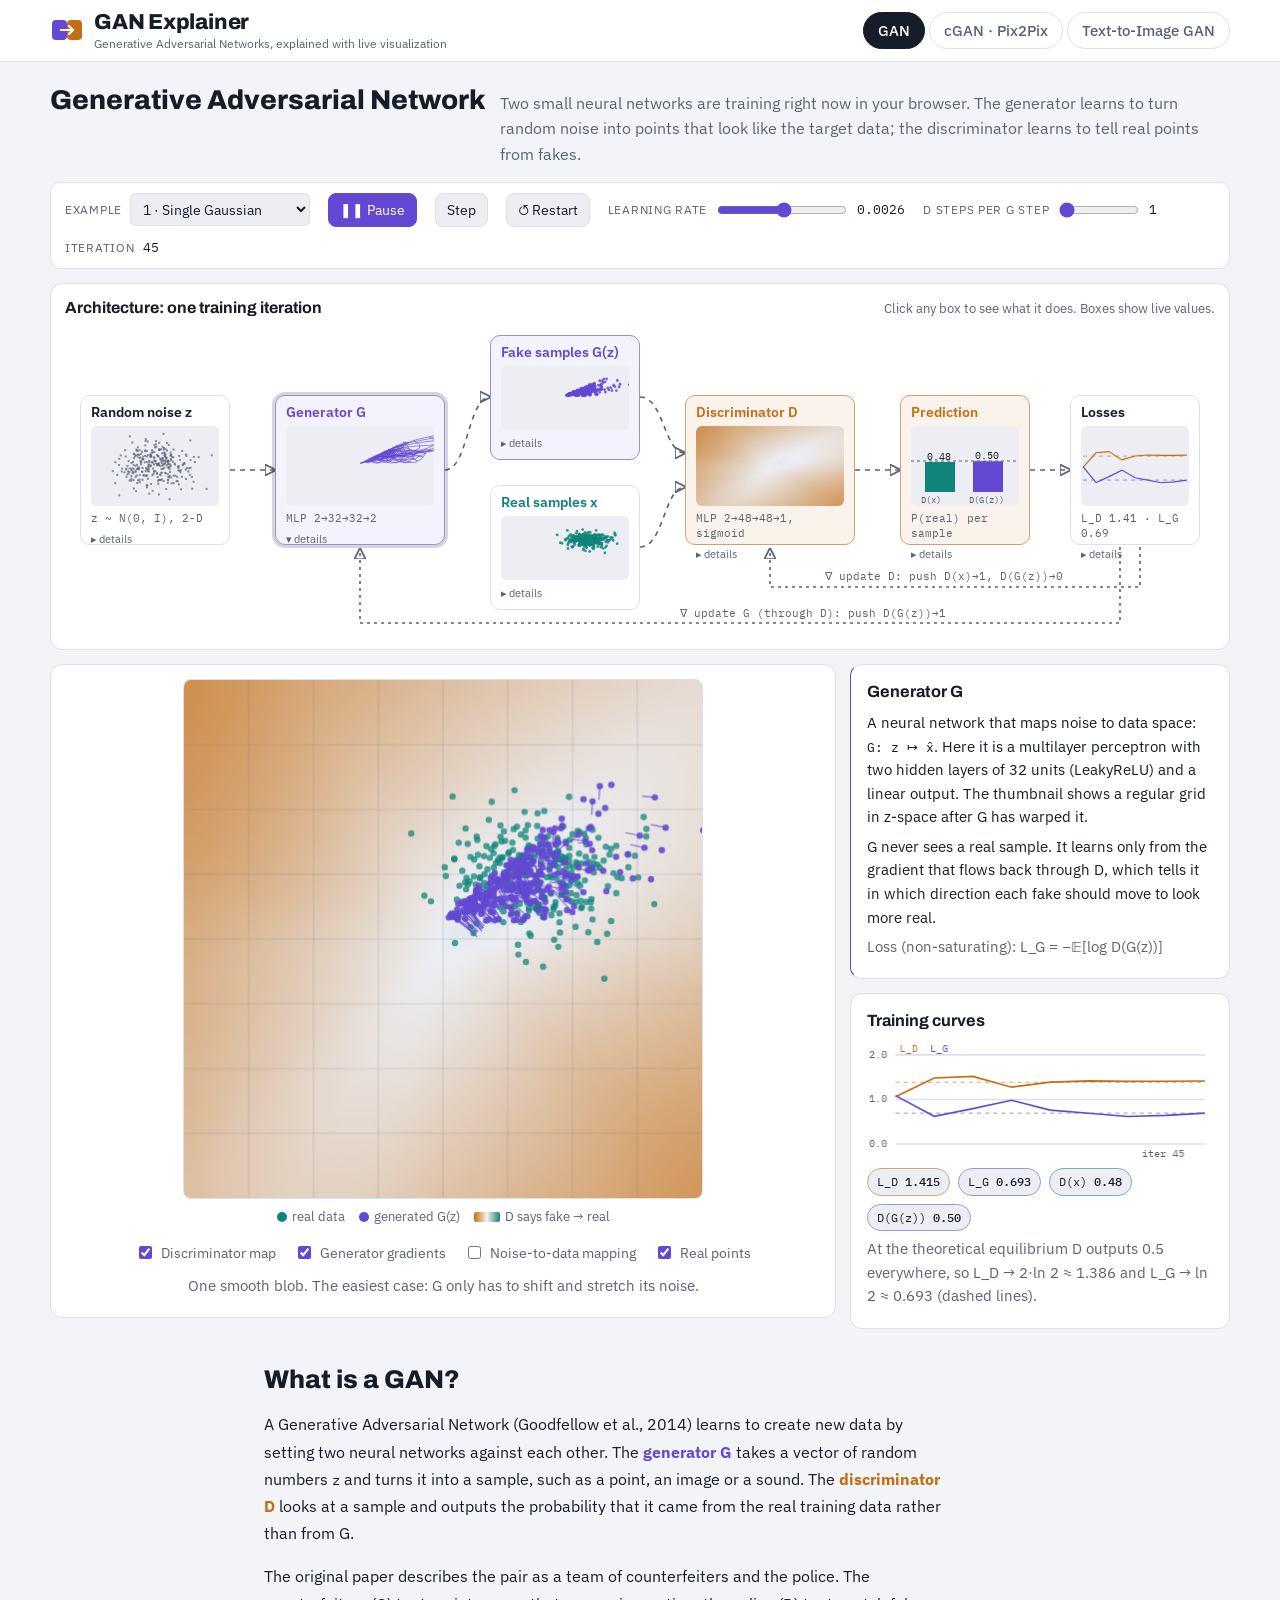
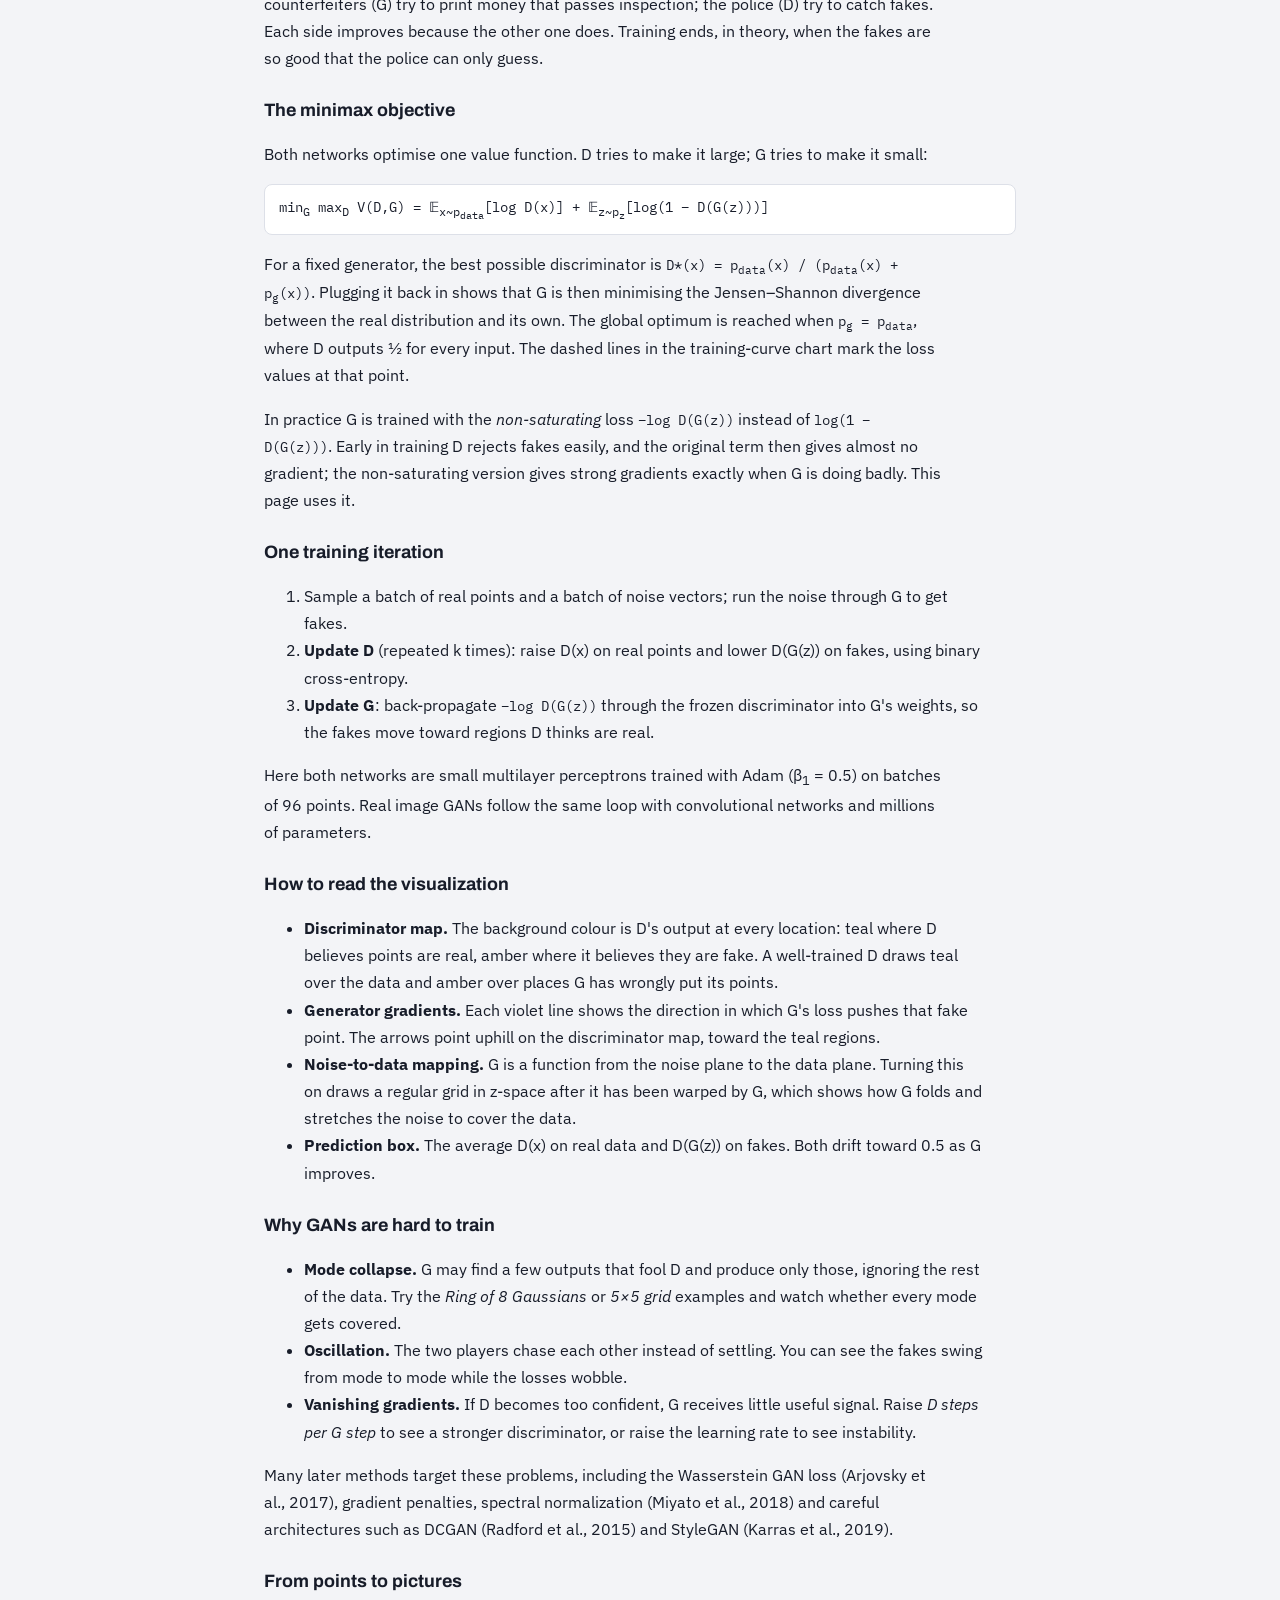
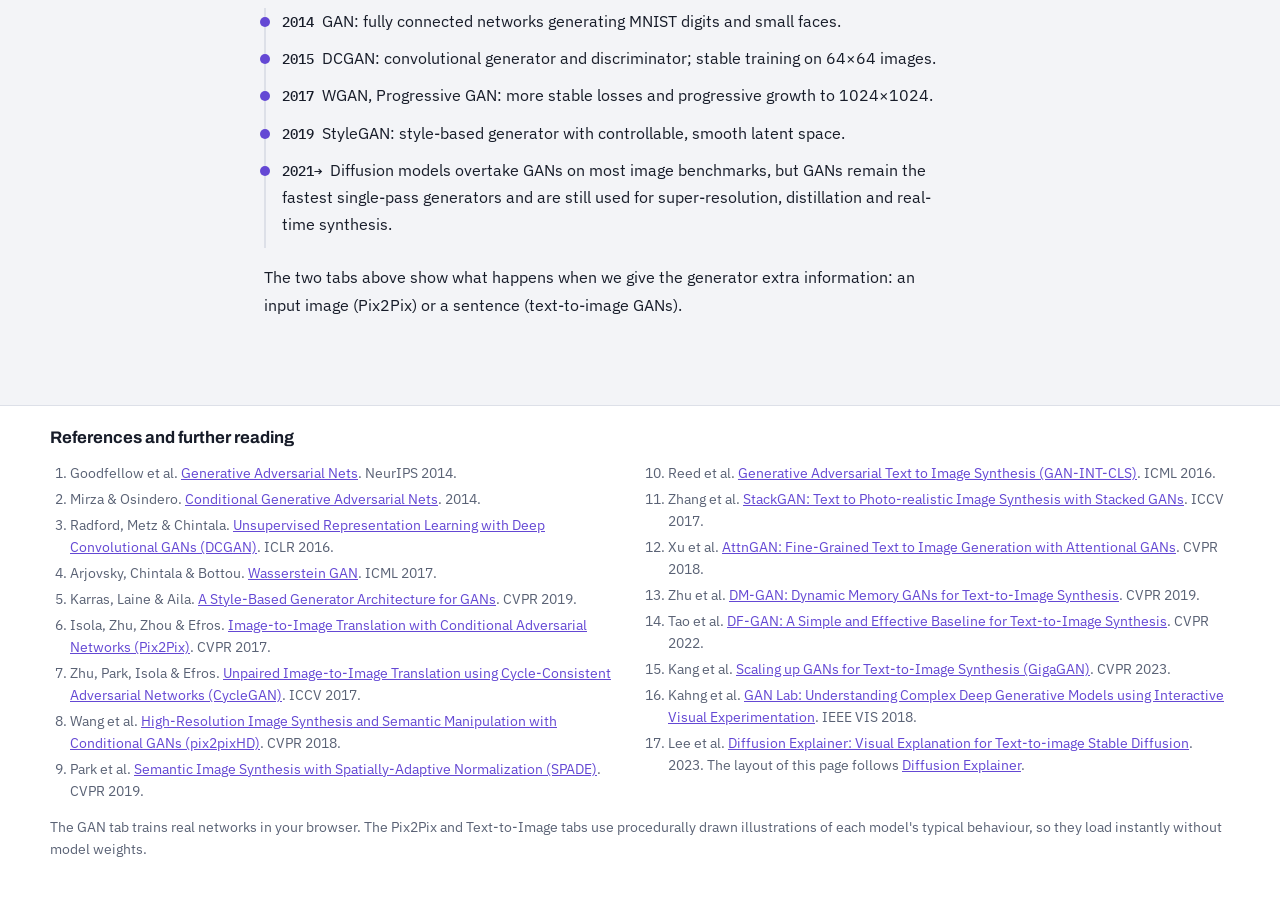
==== gan.html @ 18af13a3 "Add files via upload" ====
<!DOCTYPE html>
<html lang="en" data-explainer="gan">
<head>
<meta charset="utf-8">
<meta name="viewport" content="width=device-width, initial-scale=1">
<link rel="preconnect" href="https://fonts.googleapis.com">
<link rel="preconnect" href="https://fonts.gstatic.com" crossorigin>
<link href="https://fonts.googleapis.com/css2?family=Archivo:wght@500;700;800&family=IBM+Plex+Mono:wght@400;500&family=IBM+Plex+Sans:ital,wght@0,400;0,500;0,600;1,400&display=swap" rel="stylesheet">
<script>try{if(window.frameElement&&window.frameElement.id==="frame")document.documentElement.classList.add("embedded")}catch(e){}</script>
<title>GAN Explainer</title>
<style>
/* Layout idea: a lab bench. Each tab = control strip, a live architecture diagram whose nodes hold real outputs, a workspace, then the long-form explanation. Violet = generator, amber = discriminator, teal = real data. */
:root{
  --bg:#f3f4f8; --panel:#ffffff; --ink:#1a1f2e; --muted:#596173; --line:#dcdfe8; --soft:#eceef4;
  --gen:#6448d4; --dis:#c46d12; --real:#0f857a; --bad:#c2334a;
  --font-display:"Archivo","Helvetica Neue",Arial,sans-serif;
  --font-body:"IBM Plex Sans",system-ui,-apple-system,"Segoe UI",sans-serif;
  --font-mono:"IBM Plex Mono",ui-monospace,Menlo,Consolas,monospace;
  color-scheme:light;
}
@media (prefers-color-scheme:dark){:root:not([data-theme="light"]){--bg:#11131a;--panel:#1a1d27;--ink:#e6e8f0;--muted:#9aa1b3;--line:#2d3142;--soft:#232736;--gen:#a08cff;--dis:#f0a14d;--real:#3cc2b2;--bad:#ff6b82;color-scheme:dark;}}
:root[data-theme="dark"]{--bg:#11131a;--panel:#1a1d27;--ink:#e6e8f0;--muted:#9aa1b3;--line:#2d3142;--soft:#232736;--gen:#a08cff;--dis:#f0a14d;--real:#3cc2b2;--bad:#ff6b82;color-scheme:dark;}
*{box-sizing:border-box}
html,body{margin:0}
body{background:var(--bg);color:var(--ink);font-family:var(--font-body);font-size:16px;line-height:1.6;-webkit-font-smoothing:antialiased}
a{color:var(--gen)}
h1,h2,h3{font-family:var(--font-display);text-wrap:balance;line-height:1.2;margin:0}
button,select,input{font:inherit;color:inherit}
:focus-visible{outline:2px solid var(--gen);outline-offset:2px}
.mono{font-family:var(--font-mono);font-size:.85em}
.wrap{max-width:1220px;margin:0 auto;padding:0 20px}

/* header */
.top{background:var(--panel);border-bottom:1px solid var(--line);position:sticky;top:0;z-index:20}
.top .wrap{display:flex;align-items:center;gap:24px;flex-wrap:wrap;padding-top:10px;padding-bottom:10px}
.brand{display:flex;align-items:center;gap:10px;text-decoration:none;color:var(--ink)}
.brand h1{font-size:1.35rem;font-weight:800;letter-spacing:-.01em}
.brand small{display:block;font-family:var(--font-body);font-weight:400;font-size:.78rem;color:var(--muted);letter-spacing:0}
.tabs{display:flex;gap:4px;flex-wrap:wrap;margin-left:auto}
.tab{border:1px solid var(--line);background:transparent;border-radius:999px;padding:6px 14px;cursor:pointer;font-weight:500;font-size:.92rem;color:var(--muted)}
.tab[aria-selected="true"]{background:var(--ink);color:var(--panel);border-color:var(--ink)}
.tab:hover{border-color:var(--ink)}

.view{display:none;padding:22px 0 40px}
.view.active{display:block}
.lede{display:flex;align-items:baseline;gap:14px;flex-wrap:wrap;margin-bottom:14px}
.lede h2{font-size:1.7rem;font-weight:800}
.lede p{margin:0;color:var(--muted);max-width:70ch}

/* control strip */
.controls{display:flex;flex-wrap:wrap;gap:10px 18px;align-items:center;background:var(--panel);border:1px solid var(--line);border-radius:10px;padding:10px 14px;margin-bottom:14px}
.ctl{display:flex;align-items:center;gap:8px;font-size:.88rem;color:var(--muted)}
.ctl label{white-space:nowrap}
.ctl select{background:var(--soft);border:1px solid var(--line);border-radius:6px;padding:5px 8px;color:var(--ink);max-width:290px}
.ctl input[type=range]{width:130px;accent-color:var(--gen)}
.ctl output{font-family:var(--font-mono);font-size:.82rem;color:var(--ink);min-width:3.2em}
.btn{border:1px solid var(--line);background:var(--soft);border-radius:6px;padding:5px 11px;cursor:pointer;font-size:.88rem;color:var(--ink);display:inline-flex;align-items:center;gap:6px}
.btn:hover{border-color:var(--ink)}
.btn.primary{background:var(--gen);border-color:var(--gen);color:#fff}
.seg{display:inline-flex;border:1px solid var(--line);border-radius:6px;overflow:hidden}
.seg button{border:0;background:var(--soft);padding:5px 10px;cursor:pointer;font-size:.84rem;color:var(--muted);border-right:1px solid var(--line)}
.seg button:last-child{border-right:0}
.seg button[aria-pressed="true"]{background:var(--ink);color:var(--panel)}
.chk{display:flex;align-items:center;gap:6px;font-size:.86rem;color:var(--muted);cursor:pointer}
.chk input{accent-color:var(--gen)}

/* architecture flow */
.flowbox{background:var(--panel);border:1px solid var(--line);border-radius:12px;padding:14px 14px 6px;margin-bottom:14px}
.flowhead{display:flex;justify-content:space-between;align-items:baseline;gap:10px;flex-wrap:wrap;margin-bottom:6px}
.flowhead h3{font-size:1rem;font-weight:700}
.flowhead span{font-size:.82rem;color:var(--muted)}
.flowscroll{overflow-x:auto;padding-bottom:8px}
.flow{position:relative;width:1120px;margin:0 auto}
.flow svg.arrows{position:absolute;inset:0;pointer-events:none;overflow:visible}
.flow svg.arrows path{fill:none;stroke:var(--muted);stroke-width:1.6}
.flow svg.arrows path.live{stroke-dasharray:5 5;animation:dash 1s linear infinite}
.flow svg.arrows .lbl{font-family:var(--font-mono);font-size:11px;fill:var(--muted)}
@keyframes dash{to{stroke-dashoffset:-20}}
@media (prefers-reduced-motion:reduce){.flow svg.arrows path.live{animation:none}}
.node{position:absolute;border:1.5px solid var(--line);border-radius:10px;background:var(--panel);padding:8px 10px;cursor:pointer;text-align:left;display:flex;flex-direction:column;gap:5px;transition:box-shadow .15s,border-color .15s}
.node:hover{border-color:var(--ink)}
.node[aria-expanded="true"]{box-shadow:0 0 0 3px color-mix(in srgb,var(--ink) 18%,transparent);border-color:var(--ink)}
.node .t{font-weight:600;font-size:.86rem;line-height:1.25}
.node .s{font-family:var(--font-mono);font-size:.7rem;color:var(--muted);line-height:1.3}
.node.g{border-color:color-mix(in srgb,var(--gen) 55%,var(--line));background:color-mix(in srgb,var(--gen) 7%,var(--panel))}
.node.g .t{color:var(--gen)}
.node.d{border-color:color-mix(in srgb,var(--dis) 55%,var(--line));background:color-mix(in srgb,var(--dis) 8%,var(--panel))}
.node.d .t{color:var(--dis)}
.node.r .t{color:var(--real)}
.node canvas{display:block;border-radius:6px;background:var(--soft);image-rendering:auto}
.node .open{font-size:.68rem;color:var(--muted)}
.node .open::before{content:"▸ "}
.node[aria-expanded="true"] .open::before{content:"▾ "}

/* workspace */
.work{display:grid;grid-template-columns:minmax(0,1fr) minmax(300px,380px);gap:14px;align-items:start}
@media (max-width:900px){.work{grid-template-columns:1fr}}
.card{background:var(--panel);border:1px solid var(--line);border-radius:12px;padding:14px 16px}
.card h4{margin:0 0 6px;font-family:var(--font-display);font-size:1.02rem}
.card p{margin:.4em 0;font-size:.92rem}
.card .kv{display:grid;grid-template-columns:auto 1fr;gap:3px 12px;font-size:.84rem;margin-top:8px}
.card .kv dt{color:var(--muted)}
.card .kv dd{margin:0;font-family:var(--font-mono);font-size:.8rem}
.detail{border-left:4px solid var(--ink)}
.detail.g{border-left-color:var(--gen)}.detail.d{border-left-color:var(--dis)}.detail.r{border-left-color:var(--real)}
.stats{display:flex;flex-wrap:wrap;gap:8px;margin:8px 0 2px}
.pill{font-family:var(--font-mono);font-size:.76rem;padding:3px 9px;border-radius:999px;background:var(--soft);border:1px solid var(--line);font-variant-numeric:tabular-nums}
.pill b{font-weight:500}
.pill.g{border-color:color-mix(in srgb,var(--gen) 50%,var(--line))}
.pill.d{border-color:color-mix(in srgb,var(--dis) 50%,var(--line))}
.pill.r{border-color:color-mix(in srgb,var(--real) 50%,var(--line))}
.note{font-size:.8rem;color:var(--muted)}
.legend{display:flex;gap:14px;flex-wrap:wrap;font-size:.8rem;color:var(--muted);margin-top:8px}
.legend i{display:inline-block;width:10px;height:10px;border-radius:50%;margin-right:5px;vertical-align:-1px}
.side{display:flex;flex-direction:column;gap:14px}

/* GAN canvas */
.datacard{display:flex;flex-direction:column;align-items:center}
#ganCanvas{width:100%;max-width:520px;aspect-ratio:1;border-radius:8px;border:1px solid var(--line);background:var(--soft)}
#lossCanvas{width:100%;height:120px;display:block}

/* pix2pix triptych */
.trip{display:grid;grid-template-columns:repeat(3,minmax(0,1fr));gap:12px}
@media (max-width:640px){.trip{grid-template-columns:1fr}}
.fig{display:flex;flex-direction:column;gap:6px}
.fig .cap{font-size:.82rem;color:var(--muted);display:flex;justify-content:space-between;gap:8px}
.fig .cap b{color:var(--ink);font-weight:600}
.imgbox{position:relative;aspect-ratio:1;border-radius:8px;overflow:hidden;border:1px solid var(--line);background:var(--soft)}
.imgbox canvas{width:100%;height:100%;display:block}
.imgbox canvas.overlay{position:absolute;inset:0;image-rendering:pixelated;opacity:.45;mix-blend-mode:normal}
.epochbar{display:flex;align-items:center;gap:10px;margin-top:12px;font-size:.86rem;color:var(--muted)}
.epochbar input{flex:1;accent-color:var(--gen)}
.lossrow{display:grid;grid-template-columns:repeat(3,1fr);gap:8px;margin-top:10px}
.lossrow button{border:1px solid var(--line);border-radius:8px;background:var(--soft);padding:6px;cursor:pointer;display:flex;flex-direction:column;gap:4px;align-items:center;font-size:.76rem;color:var(--muted)}
.lossrow button[aria-pressed="true"]{border-color:var(--ink);color:var(--ink)}
.lossrow canvas{width:100%;aspect-ratio:1;border-radius:5px;display:block}

/* t2i */
.t2iwork{display:grid;grid-template-columns:minmax(0,1fr) minmax(300px,380px);gap:14px;align-items:start}
@media (max-width:900px){.t2iwork{grid-template-columns:1fr}}
.genrow{display:grid;grid-template-columns:minmax(0,1.6fr) minmax(0,1fr);gap:14px}
@media (max-width:640px){.genrow{grid-template-columns:1fr}}
.tokens{display:flex;flex-wrap:wrap;gap:5px;margin:4px 0 8px}
.tok{font-family:var(--font-mono);font-size:.8rem;padding:2px 7px;border-radius:5px;border:1px solid var(--line);background:var(--soft);cursor:pointer}
.tok.hit{border-color:var(--gen);color:var(--gen)}
.tok[aria-pressed="true"]{background:var(--gen);color:#fff;border-color:var(--gen)}
.vec{display:flex;gap:2px;height:22px;align-items:flex-end}
.vec i{flex:1;border-radius:2px 2px 0 0;background:var(--gen);min-height:2px}
.vec.z i{background:var(--muted)}
.vec.mu i{background:var(--dis)}
.stagestrip{display:grid;grid-template-columns:repeat(3,1fr);gap:8px;margin-top:10px}
.stagestrip button{border:1px solid var(--line);background:var(--soft);border-radius:8px;padding:5px;cursor:pointer;display:flex;flex-direction:column;align-items:center;gap:4px;font-size:.74rem;color:var(--muted)}
.stagestrip button[aria-pressed="true"]{border-color:var(--gen);color:var(--gen)}
.stagestrip button:disabled{opacity:.35;cursor:not-allowed}
.stagestrip canvas{width:100%;aspect-ratio:1;border-radius:5px;display:block}
.match{display:grid;grid-template-columns:repeat(3,1fr);gap:8px;margin-top:8px}
.match figure{margin:0;display:flex;flex-direction:column;gap:4px;font-size:.72rem;color:var(--muted)}
.match canvas{width:100%;aspect-ratio:1;border-radius:6px;display:block}
.match .v{font-family:var(--font-mono);font-size:.72rem}
.match .v.ok{color:var(--real)}.match .v.no{color:var(--bad)}

/* article */
.explain{max-width:760px;margin:36px auto 0;padding:0 4px}
.explain h3{font-size:1.45rem;font-weight:800;margin:34px 0 10px}
.explain h3:first-child{margin-top:0}
.explain h4{font-family:var(--font-display);font-size:1.08rem;margin:22px 0 6px}
.explain p,.explain li{font-size:1rem;max-width:68ch}
.explain .eq{font-family:var(--font-mono);font-size:.9rem;background:var(--panel);border:1px solid var(--line);border-radius:8px;padding:10px 14px;overflow-x:auto;white-space:nowrap;margin:10px 0}
.explain table{border-collapse:collapse;font-size:.88rem;margin:10px 0;font-variant-numeric:tabular-nums}
.explain th,.explain td{border-bottom:1px solid var(--line);padding:5px 12px;text-align:left}
.explain th{font-weight:600;color:var(--muted)}
.timeline{list-style:none;padding:0;margin:12px 0;border-left:2px solid var(--line)}
.timeline li{padding:0 0 10px 16px;position:relative}
.timeline li::before{content:"";position:absolute;left:-6px;top:9px;width:10px;height:10px;border-radius:50%;background:var(--gen)}
.timeline b{font-family:var(--font-mono);font-weight:500;font-size:.85rem;margin-right:8px}
footer{border-top:1px solid var(--line);background:var(--panel);margin-top:30px}
footer .wrap{padding-top:22px;padding-bottom:30px;font-size:.86rem;color:var(--muted)}
footer h3{font-size:1.05rem;color:var(--ink);margin-bottom:8px}
footer ol{padding-left:20px;columns:2;column-gap:36px}
@media (max-width:700px){footer ol{columns:1}}
footer li{margin-bottom:4px;break-inside:avoid}
</style>
<link rel="stylesheet" href="theme.css">
</head>
<body>
<header class="top"><div class="wrap">
  <a class="brand" href="#gan" aria-label="GAN Explainer home">
    <svg width="34" height="34" viewBox="0 0 34 34" aria-hidden="true"><rect x="2" y="7" width="15" height="20" rx="4" fill="var(--gen)"/><rect x="17" y="7" width="15" height="20" rx="4" fill="var(--dis)"/><path d="M11 17h12M19 13l4 4-4 4" stroke="#fff" stroke-width="2.2" fill="none" stroke-linecap="round"/></svg>
    <h1>GAN Explainer<small>Generative Adversarial Networks, explained with live visualization</small></h1>
  </a>
  <nav class="tabs" role="tablist" aria-label="Choose a model">
    <button class="tab" role="tab" id="tab-gan" data-view="gan" aria-selected="true">GAN</button>
    <button class="tab" role="tab" id="tab-pix2pix" data-view="pix2pix" aria-selected="false">cGAN · Pix2Pix</button>
    <button class="tab" role="tab" id="tab-text2image" data-view="text2image" aria-selected="false">Text-to-Image GAN</button>
  </nav>
</div></header>
<main>
<!-- ===================== GAN VIEW ===================== -->
<section class="view active" id="view-gan" role="tabpanel" aria-labelledby="tab-gan"><div class="wrap">
  <div class="lede"><h2>Generative Adversarial Network</h2><p>Two small neural networks are training right now in your browser. The generator learns to turn random noise into points that look like the target data; the discriminator learns to tell real points from fakes.</p></div>

  <div class="controls" role="group" aria-label="GAN controls">
    <div class="ctl"><label for="ganDs">Example</label><select id="ganDs"></select></div>
    <button class="btn primary" id="ganPlay" type="button">❚❚ Pause</button>
    <button class="btn" id="ganStep" type="button">Step</button>
    <button class="btn" id="ganReset" type="button">↺ Restart</button>
    <div class="ctl"><label for="ganLr">Learning rate</label><input type="range" id="ganLr" min="0" max="100" value="52"><output id="ganLrOut">0.003</output></div>
    <div class="ctl"><label for="ganK">D steps per G step</label><input type="range" id="ganK" min="1" max="5" value="1" style="width:80px"><output id="ganKOut">1</output></div>
    <div class="ctl"><span>Iteration</span><output id="ganIter" style="min-width:4em">0</output></div>
  </div>

  <div class="flowbox">
    <div class="flowhead"><h3>Architecture: one training iteration</h3><span>Click any box to see what it does. Boxes show live values.</span></div>
    <div class="flowscroll"><div class="flow" id="ganFlow" style="height:310px">
      <svg class="arrows" viewBox="0 0 1120 310" width="1120" height="310" aria-hidden="true">
        <defs><marker id="ah" viewBox="0 0 10 10" refX="9" refY="5" markerWidth="7" markerHeight="7" orient="auto"><path d="M0,0L10,5L0,10z" fill="currentColor" style="color:var(--muted)"/></marker></defs>
        <path class="live" d="M150,145 H195" marker-end="url(#ah)"/>
        <path class="live" d="M365,145 C388,145 388,72 410,72" marker-end="url(#ah)"/>
        <path class="live" d="M560,72 C584,72 584,128 605,128" marker-end="url(#ah)"/>
        <path class="live" d="M560,222 C584,222 584,162 605,162" marker-end="url(#ah)"/>
        <path class="live" d="M775,145 H820" marker-end="url(#ah)"/>
        <path class="live" d="M950,145 H990" marker-end="url(#ah)"/>
        <path d="M1060,222 V262 H690 V224" stroke-dasharray="3 4" marker-end="url(#ah)"/>
        <path d="M1040,222 V298 H280 V224" stroke-dasharray="3 4" marker-end="url(#ah)"/>
        <text class="lbl" x="745" y="255">∇ update D: push D(x)→1, D(G(z))→0</text>
        <text class="lbl" x="600" y="292">∇ update G (through D): push D(G(z))→1</text>
      </svg>
      <button class="node" data-k="noise" style="left:0;top:70px;width:150px;height:150px" aria-expanded="false"><span class="t">Random noise z</span><canvas id="gnNoise" width="128" height="80" style="width:128px;height:80px"></canvas><span class="s">z ~ N(0, I), 2-D</span></button>
      <button class="node g" data-k="G" style="left:195px;top:70px;width:170px;height:150px" aria-expanded="true"><span class="t">Generator G</span><canvas id="gnG" width="148" height="80" style="width:148px;height:80px"></canvas><span class="s">MLP 2→32→32→2</span></button>
      <button class="node g" data-k="fake" style="left:410px;top:10px;width:150px;height:125px" aria-expanded="false"><span class="t">Fake samples G(z)</span><canvas id="gnFake" width="128" height="64" style="width:128px;height:64px"></canvas></button>
      <button class="node r" data-k="real" style="left:410px;top:160px;width:150px;height:125px" aria-expanded="false"><span class="t">Real samples x</span><canvas id="gnReal" width="128" height="64" style="width:128px;height:64px"></canvas></button>
      <button class="node d" data-k="D" style="left:605px;top:70px;width:170px;height:150px" aria-expanded="false"><span class="t">Discriminator D</span><canvas id="gnD" width="148" height="80" style="width:148px;height:80px"></canvas><span class="s">MLP 2→48→48→1, sigmoid</span></button>
      <button class="node d" data-k="pred" style="left:820px;top:70px;width:130px;height:150px" aria-expanded="false"><span class="t">Prediction</span><canvas id="gnPred" width="108" height="80" style="width:108px;height:80px"></canvas><span class="s">P(real) per sample</span></button>
      <button class="node" data-k="loss" style="left:990px;top:70px;width:130px;height:150px" aria-expanded="false"><span class="t">Losses</span><canvas id="gnLoss" width="108" height="80" style="width:108px;height:80px"></canvas><span class="s" id="gnLossTxt">L_D – · L_G –</span></button>
    </div></div>
  </div>

  <div class="work">
    <div class="card datacard">
      <canvas id="ganCanvas" width="520" height="520" aria-label="Data space: real points, generated points and the discriminator's decision map"></canvas>
      <div class="legend"><span><i style="background:var(--real)"></i>real data</span><span><i style="background:var(--gen)"></i>generated G(z)</span><span><i style="background:linear-gradient(90deg,#c46d12,#f6f2ea,#0f857a);border-radius:2px;width:26px"></i>D says fake → real</span></div>
      <div class="controls" style="margin:10px 0 0;border:0;padding:4px 0;background:transparent;justify-content:center">
        <label class="chk"><input type="checkbox" id="ganShowD" checked> Discriminator map</label>
        <label class="chk"><input type="checkbox" id="ganShowGrad" checked> Generator gradients</label>
        <label class="chk"><input type="checkbox" id="ganShowMan"> Noise-to-data mapping</label>
        <label class="chk"><input type="checkbox" id="ganShowReal" checked> Real points</label>
      </div>
      <p class="note" id="ganDsNote" style="text-align:center;max-width:60ch"></p>
    </div>
    <div class="side">
      <div class="card detail" id="ganDetail" aria-live="polite"></div>
      <div class="card">
        <h4>Training curves</h4>
        <canvas id="lossCanvas" width="340" height="120"></canvas>
        <div class="stats">
          <span class="pill d">L_D <b id="sLD">–</b></span><span class="pill g">L_G <b id="sLG">–</b></span>
          <span class="pill r">D(x) <b id="sDr">–</b></span><span class="pill g">D(G(z)) <b id="sDf">–</b></span>
        </div>
        <p class="note">At the theoretical equilibrium D outputs 0.5 everywhere, so L_D → 2·ln 2 ≈ 1.386 and L_G → ln 2 ≈ 0.693 (dashed lines).</p>
      </div>
    </div>
  </div>

  <article class="explain">
    <h3>What is a GAN?</h3>
    <p>A Generative Adversarial Network (Goodfellow et al., 2014) learns to create new data by setting two neural networks against each other. The <b style="color:var(--gen)">generator G</b> takes a vector of random numbers <span class="mono">z</span> and turns it into a sample, such as a point, an image or a sound. The <b style="color:var(--dis)">discriminator D</b> looks at a sample and outputs the probability that it came from the real training data rather than from G.</p>
    <p>The original paper describes the pair as a team of counterfeiters and the police. The counterfeiters (G) try to print money that passes inspection; the police (D) try to catch fakes. Each side improves because the other one does. Training ends, in theory, when the fakes are so good that the police can only guess.</p>

    <h4>The minimax objective</h4>
    <p>Both networks optimise one value function. D tries to make it large; G tries to make it small:</p>
    <div class="eq">min<sub>G</sub> max<sub>D</sub> V(D,G) = 𝔼<sub>x~p<sub>data</sub></sub>[log D(x)] + 𝔼<sub>z~p<sub>z</sub></sub>[log(1 − D(G(z)))]</div>
    <p>For a fixed generator, the best possible discriminator is <span class="mono">D*(x) = p<sub>data</sub>(x) / (p<sub>data</sub>(x) + p<sub>g</sub>(x))</span>. Plugging it back in shows that G is then minimising the Jensen–Shannon divergence between the real distribution and its own. The global optimum is reached when <span class="mono">p<sub>g</sub> = p<sub>data</sub></span>, where D outputs ½ for every input. The dashed lines in the training-curve chart mark the loss values at that point.</p>
    <p>In practice G is trained with the <i>non-saturating</i> loss <span class="mono">−log D(G(z))</span> instead of <span class="mono">log(1 − D(G(z)))</span>. Early in training D rejects fakes easily, and the original term then gives almost no gradient; the non-saturating version gives strong gradients exactly when G is doing badly. This page uses it.</p>

    <h4>One training iteration</h4>
    <ol>
      <li>Sample a batch of real points and a batch of noise vectors; run the noise through G to get fakes.</li>
      <li><b>Update D</b> (repeated k times): raise D(x) on real points and lower D(G(z)) on fakes, using binary cross-entropy.</li>
      <li><b>Update G</b>: back-propagate <span class="mono">−log D(G(z))</span> through the frozen discriminator into G's weights, so the fakes move toward regions D thinks are real.</li>
    </ol>
    <p>Here both networks are small multilayer perceptrons trained with Adam (β<sub>1</sub> = 0.5) on batches of 96 points. Real image GANs follow the same loop with convolutional networks and millions of parameters.</p>

    <h4>How to read the visualization</h4>
    <ul>
      <li><b>Discriminator map.</b> The background colour is D's output at every location: teal where D believes points are real, amber where it believes they are fake. A well-trained D draws teal over the data and amber over places G has wrongly put its points.</li>
      <li><b>Generator gradients.</b> Each violet line shows the direction in which G's loss pushes that fake point. The arrows point uphill on the discriminator map, toward the teal regions.</li>
      <li><b>Noise-to-data mapping.</b> G is a function from the noise plane to the data plane. Turning this on draws a regular grid in z-space after it has been warped by G, which shows how G folds and stretches the noise to cover the data.</li>
      <li><b>Prediction box.</b> The average D(x) on real data and D(G(z)) on fakes. Both drift toward 0.5 as G improves.</li>
    </ul>

    <h4>Why GANs are hard to train</h4>
    <ul>
      <li><b>Mode collapse.</b> G may find a few outputs that fool D and produce only those, ignoring the rest of the data. Try the <i>Ring of 8 Gaussians</i> or <i>5×5 grid</i> examples and watch whether every mode gets covered.</li>
      <li><b>Oscillation.</b> The two players chase each other instead of settling. You can see the fakes swing from mode to mode while the losses wobble.</li>
      <li><b>Vanishing gradients.</b> If D becomes too confident, G receives little useful signal. Raise <i>D steps per G step</i> to see a stronger discriminator, or raise the learning rate to see instability.</li>
    </ul>
    <p>Many later methods target these problems, including the Wasserstein GAN loss (Arjovsky et al., 2017), gradient penalties, spectral normalization (Miyato et al., 2018) and careful architectures such as DCGAN (Radford et al., 2015) and StyleGAN (Karras et al., 2019).</p>

    <h4>From points to pictures</h4>
    <ul class="timeline">
      <li><b>2014</b>GAN: fully connected networks generating MNIST digits and small faces.</li>
      <li><b>2015</b>DCGAN: convolutional generator and discriminator; stable training on 64×64 images.</li>
      <li><b>2017</b>WGAN, Progressive GAN: more stable losses and progressive growth to 1024×1024.</li>
      <li><b>2019</b>StyleGAN: style-based generator with controllable, smooth latent space.</li>
      <li><b>2021→</b>Diffusion models overtake GANs on most image benchmarks, but GANs remain the fastest single-pass generators and are still used for super-resolution, distillation and real-time synthesis.</li>
    </ul>
    <p>The two tabs above show what happens when we give the generator extra information: an input image (Pix2Pix) or a sentence (text-to-image GANs).</p>
  </article>
</div></section>
<!-- ===================== PIX2PIX VIEW ===================== -->
<section class="view" id="view-pix2pix" role="tabpanel" aria-labelledby="tab-pix2pix"><div class="wrap">
  <div class="lede"><h2>Conditional GAN: Pix2Pix</h2><p>Pix2Pix translates one kind of image into another, such as labels into photos or edges into products. The generator sees an input image; the discriminator judges whether each patch of an (input, output) pair looks real.</p></div>

  <div class="controls" role="group" aria-label="Pix2Pix controls">
    <div class="ctl"><label for="pixTask">Example</label><select id="pixTask"></select></div>
    <button class="btn" id="pixNew" type="button">⟳ New input</button>
    <div class="ctl"><span>Objective</span><div class="seg" id="pixObj"><button type="button" data-v="L1">L1 only</button><button type="button" data-v="cGAN">cGAN only</button><button type="button" data-v="L1+cGAN" aria-pressed="true">L1 + cGAN</button></div></div>
    <div class="ctl"><span>Generator</span><div class="seg" id="pixArch"><button type="button" data-v="UNet" aria-pressed="true">U-Net</button><button type="button" data-v="ED">Encoder-decoder</button></div></div>
    <label class="chk"><input type="checkbox" id="pixPatch"> PatchGAN overlay</label>
  </div>

  <div class="flowbox">
    <div class="flowhead"><h3>Architecture: generator and PatchGAN discriminator</h3><span>Click any box for details.</span></div>
    <div class="flowscroll"><div class="flow" style="height:385px">
      <svg class="arrows" viewBox="0 0 1120 385" width="1120" height="385" aria-hidden="true">
        <defs><marker id="ah2" viewBox="0 0 10 10" refX="9" refY="5" markerWidth="7" markerHeight="7" orient="auto"><path d="M0,0L10,5L0,10z" fill="currentColor" style="color:var(--muted)"/></marker></defs>
        <path class="live" d="M150,150 H195" marker-end="url(#ah2)"/>
        <path class="live" d="M385,150 C408,150 408,85 430,85" marker-end="url(#ah2)"/>
        <path class="live" d="M580,85 C602,85 602,140 625,140" marker-end="url(#ah2)"/>
        <path class="live" d="M580,262 C602,262 602,210 625,210" marker-end="url(#ah2)"/>
        <path class="live" d="M75,235 V358 H700 V262" marker-end="url(#ah2)"/>
        <path class="live" d="M795,175 H840" marker-end="url(#ah2)"/>
        <path class="live" d="M970,175 H1010" marker-end="url(#ah2)"/>
        <path d="M505,345 V374 H1065 V262" stroke-dasharray="3 4" marker-end="url(#ah2)"/>
        <text class="lbl" x="170" y="351">x is also given to D</text>
        <text class="lbl" x="820" y="368">y used by the L1 term</text>
      </svg>
      <button class="node" data-k="x" style="left:0;top:65px;width:150px;height:170px" aria-expanded="false"><span class="t">Input x</span><canvas id="pnX" width="128" height="128" style="width:128px;height:128px"></canvas><span class="s" id="pnXs">labels</span></button>
      <button class="node g" data-k="G" style="left:195px;top:65px;width:190px;height:170px" aria-expanded="true"><span class="t">Generator: U-Net</span><svg id="unetMini" width="168" height="112" viewBox="0 0 168 112" aria-hidden="true"></svg><span class="s">256×256 → 1×1 → 256×256</span></button>
      <button class="node g" data-k="out" style="left:430px;top:0;width:150px;height:170px" aria-expanded="false"><span class="t">Output G(x)</span><canvas id="pnOut" width="128" height="128" style="width:128px;height:128px"></canvas><span class="s" id="pnOuts">epoch 200</span></button>
      <button class="node r" data-k="y" style="left:430px;top:178px;width:150px;height:167px" aria-expanded="false"><span class="t">Ground truth y</span><canvas id="pnY" width="128" height="128" style="width:128px;height:128px"></canvas></button>
      <button class="node d" data-k="D" style="left:625px;top:90px;width:170px;height:170px" aria-expanded="false"><span class="t">PatchGAN discriminator</span><svg id="patchMini" width="148" height="96" viewBox="0 0 148 96" aria-hidden="true"></svg><span class="s">input: concat(x, ·), 6 channels</span></button>
      <button class="node d" data-k="map" style="left:840px;top:90px;width:130px;height:170px" aria-expanded="false"><span class="t">Real/fake map</span><canvas id="pnMap" width="108" height="108" style="width:108px;height:108px;image-rendering:pixelated"></canvas><span class="s">one score per patch</span></button>
      <button class="node" data-k="loss" style="left:1010px;top:90px;width:110px;height:170px" aria-expanded="false"><span class="t">Loss</span><span class="s" style="font-size:.74rem;line-height:1.5;color:var(--ink)">L<sub>cGAN</sub>(G,D)<br>+ λ·L<sub>1</sub>(G)<br><br>λ = 100</span><span class="s" id="pnLoss">mean D: –</span></button>
    </div></div>
  </div>

  <div class="work">
    <div class="card">
      <div class="trip">
        <div class="fig"><div class="cap"><b>Input x</b><span id="pcapX"></span></div><div class="imgbox"><canvas id="pX" width="128" height="128"></canvas></div></div>
        <div class="fig"><div class="cap"><b>Generated G(x)</b><span id="pcapG"></span></div><div class="imgbox"><canvas id="pG" width="128" height="128"></canvas><canvas class="overlay" id="pOv" width="8" height="8" hidden></canvas></div></div>
        <div class="fig"><div class="cap"><b>Ground truth y</b><span id="pcapY"></span></div><div class="imgbox"><canvas id="pY" width="128" height="128"></canvas></div></div>
      </div>
      <div class="epochbar"><button class="btn" id="pixPlay" type="button">▶ Train</button><label for="pixEpoch">Epoch</label><input type="range" id="pixEpoch" min="0" max="200" value="200"><output id="pixEpochOut" class="mono">200</output></div>
      <div class="stats"><span class="pill d">PatchGAN: <b id="pixReal">–</b> of patches judged real</span><span class="pill" id="pixDs">dataset</span></div>
      <h4 style="margin-top:14px;font-family:var(--font-display)">Compare objectives at epoch 200</h4>
      <div class="lossrow" id="pixLossRow">
        <button type="button" data-v="L1"><canvas width="128" height="128"></canvas>L1 only: blurry</button>
        <button type="button" data-v="cGAN"><canvas width="128" height="128"></canvas>cGAN only: sharp, artifacts</button>
        <button type="button" data-v="L1+cGAN" aria-pressed="true"><canvas width="128" height="128"></canvas>L1 + cGAN</button>
      </div>
      <p class="note" style="margin-top:10px">Images in this tab are procedurally drawn illustrations that reproduce the typical behaviour reported in the Pix2Pix paper (blur from L1, artifacts from cGAN alone, misalignment without skip connections). They are not outputs of a trained network.</p>
    </div>
    <div class="side">
      <div class="card detail" id="pixDetail" aria-live="polite"></div>
    </div>
  </div>

  <article class="explain">
    <h3>From GAN to conditional GAN</h3>
    <p>A plain GAN generates samples from noise alone, so you cannot choose what it makes. A <b>conditional GAN</b> (Mirza &amp; Osindero, 2014) gives both networks an extra input <span class="mono">c</span>, such as a class label. G learns <span class="mono">G(z, c)</span>, and D judges whether a sample is real <i>and</i> matches <span class="mono">c</span>.</p>
    <p><b>Pix2Pix</b> (Isola, Zhu, Zhou &amp; Efros, CVPR 2017) makes the condition a whole image. Given a training set of aligned pairs (x, y), for example a label map and the photo it was drawn from, it learns to map any new x to a plausible y. The same code, without task-specific changes, handles labels→photo, edges→photo, map↔aerial, day→night, colorization and more. The authors framed this as "image-to-image translation", by analogy with translating sentences between languages.</p>

    <h4>The objective: why L1 + cGAN</h4>
    <div class="eq">L<sub>cGAN</sub>(G,D) = 𝔼<sub>x,y</sub>[log D(x,y)] + 𝔼<sub>x,z</sub>[log(1 − D(x, G(x,z)))]</div>
    <div class="eq">L<sub>L1</sub>(G) = 𝔼<sub>x,y,z</sub>[ ‖y − G(x,z)‖<sub>1</sub> ] &nbsp;&nbsp;&nbsp; G* = arg min<sub>G</sub> max<sub>D</sub> L<sub>cGAN</sub>(G,D) + λ·L<sub>L1</sub>(G), &nbsp;λ = 100</div>
    <ul>
      <li><b>L1 alone</b> gets the overall layout and colours right but is blurry. When several outputs are plausible (a car could be red or blue), the per-pixel loss is minimised by averaging them, which gives a grey, smeared result.</li>
      <li><b>cGAN alone</b> produces sharp, realistic textures, because blur is easy for D to spot, but it can drift away from the input and add artifacts.</li>
      <li><b>Both together</b>: L1 anchors low frequencies (what goes where), the adversarial term supplies high-frequency realism. Use the three buttons under the triptych to compare.</li>
    </ul>
    <p>The paper measured this on Cityscapes labels→photo by running a pretrained segmentation network (FCN) on the generated photos. More accurate segmentation means the photos contain more recognisable objects:</p>
    <table><thead><tr><th>Loss</th><th>Per-pixel acc.</th><th>Per-class acc.</th><th>Class IoU</th></tr></thead>
      <tbody><tr><td>L1</td><td>0.42</td><td>0.15</td><td>0.11</td></tr><tr><td>cGAN</td><td>0.57</td><td>0.22</td><td>0.16</td></tr><tr><td>L1 + cGAN</td><td>0.66</td><td>0.23</td><td>0.17</td></tr><tr><td>Ground-truth photos</td><td>0.80</td><td>0.26</td><td>0.21</td></tr></tbody></table>

    <h4>Generator: U-Net with skip connections</h4>
    <p>The generator is an encoder-decoder. The encoder halves the resolution at each of eight layers (C64-C128-C256-C512-C512-C512-C512-C512, where Ck is a 4×4 convolution with k filters, BatchNorm and LeakyReLU) down to a 1×1 bottleneck; the decoder mirrors it back to 256×256. In many translation tasks input and output share low-level structure, for example edges sit in the same place. <b>Skip connections</b> copy each encoder layer's features directly to the matching decoder layer so this information does not have to squeeze through the bottleneck. Switch the generator to <i>Encoder-decoder</i> to see the typical effect of removing them: blurrier output and shapes that no longer line up with the input.</p>
    <p>Pix2Pix has no explicit noise vector. The authors found that the generator learned to ignore a Gaussian z, so they inject randomness through dropout, applied at both training and test time. The outputs are therefore only slightly stochastic.</p>

    <h4>Discriminator: PatchGAN</h4>
    <p>Because L1 already handles the low frequencies, D only needs to judge local structure. The <b>PatchGAN</b> discriminator is a small fully convolutional network whose every output unit sees a 70×70 patch of the (input, output) pair. For a 256×256 image it produces a 30×30 grid of real/fake scores, which are averaged into the loss. This treats the image as a Markov random field: pixels farther apart than a patch are assumed independent. The result acts like a learned texture or style loss, has fewer parameters than a full-image discriminator, and runs on images of any size. Tick <i>PatchGAN overlay</i> to see per-patch judgements (shown on an 8×8 grid here for readability): teal patches pass as real, amber patches are caught.</p>

    <h4>Training recipe</h4>
    <p>G and D are updated alternately with Adam (learning rate 0.0002, β<sub>1</sub> = 0.5). D's loss is halved to slow it down relative to G. Instead of minimising log(1 − D(x, G(x))), G maximises log D(x, G(x)), the same non-saturating trick as in the GAN tab. Batch sizes are small (often 1), and small datasets such as CMP Facades (400 training pairs) train in about 200 epochs. Drag the <i>Epoch</i> slider or press <i>Train</i> to watch an illustrative run go from noise to blurry layout to sharp detail.</p>

    <h4>The ten examples</h4>
    <table><thead><tr><th>#</th><th>Task</th><th>Dataset used in the paper or its project page</th></tr></thead><tbody id="pixTaskTable"></tbody></table>

    <h4>Limitations and successors</h4>
    <ul>
      <li><b>Needs paired data.</b> Every training input needs its aligned target. CycleGAN (Zhu et al., 2017) removes this requirement with a cycle-consistency loss.</li>
      <li><b>Resolution.</b> pix2pixHD (Wang et al., 2018) uses multi-scale generators and discriminators to reach 2048×1024.</li>
      <li><b>Label layouts.</b> SPADE / GauGAN (Park et al., 2019) feeds the label map into every normalisation layer, keeping semantic information from washing out.</li>
      <li><b>Today</b>, diffusion-based models with image conditions (for example ControlNet) do many of the same jobs, but Pix2Pix's U-Net + PatchGAN recipe still appears inside many modern systems.</li>
    </ul>
  </article>
</div></section>
<!-- ===================== TEXT-TO-IMAGE VIEW ===================== -->
<section class="view" id="view-text2image" role="tabpanel" aria-labelledby="tab-text2image"><div class="wrap">
  <div class="lede"><h2>Text-to-Image GAN</h2><p>Here the condition is a sentence. A text encoder turns the description into vectors, and a stack of generators paints the image from coarse to fine. Pick a prompt and step through the stages.</p></div>

  <div class="controls" role="group" aria-label="Text-to-image controls">
    <div class="ctl"><label for="tPrompt">Prompt</label><select id="tPrompt"></select></div>
    <div class="ctl"><span>Model</span><div class="seg" id="tModel"><button type="button" data-v="ganint">GAN-INT-CLS ’16</button><button type="button" data-v="stack">StackGAN ’17</button><button type="button" data-v="attn" aria-pressed="true">AttnGAN ’18</button></div></div>
    <button class="btn" id="tSeed" type="button">🎲 New noise z</button>
    <div class="ctl"><label for="tInterp">Interpolate text toward next prompt</label><input type="range" id="tInterp" min="0" max="100" value="0"><output id="tInterpOut">0%</output></div>
  </div>

  <div class="flowbox">
    <div class="flowhead"><h3>Architecture: from words to pixels</h3><span>Click any box for details. Stage boxes show each generator's output.</span></div>
    <div class="flowscroll"><div class="flow" style="height:265px">
      <svg class="arrows" viewBox="0 0 1120 265" width="1120" height="265" aria-hidden="true">
        <defs><marker id="ah3" viewBox="0 0 10 10" refX="9" refY="5" markerWidth="7" markerHeight="7" orient="auto"><path d="M0,0L10,5L0,10z" fill="currentColor" style="color:var(--muted)"/></marker></defs>
        <path class="live" d="M170,140 H210" marker-end="url(#ah3)"/>
        <path class="live" d="M360,120 C380,120 380,80 400,80" marker-end="url(#ah3)"/>
        <path class="live" d="M540,80 C560,80 560,135 580,135" marker-end="url(#ah3)"/>
        <path class="live" d="M540,205 C560,205 560,160 580,160" marker-end="url(#ah3)"/>
        <path class="live" d="M700,148 H720" marker-end="url(#ah3)"/>
        <path class="live" d="M840,148 H860" marker-end="url(#ah3)"/>
        <path class="live" d="M980,148 H1000" marker-end="url(#ah3)"/>
        <path id="tWordArrow" d="M300,60 C300,6 780,6 780,58" stroke-dasharray="3 4" marker-end="url(#ah3)"/>
        <path id="tWordArrow2" d="M780,6 C900,6 920,20 920,58" stroke-dasharray="3 4" marker-end="url(#ah3)"/>
        <text class="lbl" x="470" y="16" id="tWordLbl">word features → attention (AttnGAN)</text>
      </svg>
      <button class="node" data-k="prompt" style="left:0;top:60px;width:170px;height:160px" aria-expanded="false"><span class="t">Text prompt</span><span id="tnPrompt" style="font-size:.8rem;line-height:1.35;overflow:hidden">–</span></button>
      <button class="node" data-k="enc" style="left:210px;top:60px;width:150px;height:160px" aria-expanded="false"><span class="t">Text encoder</span><span class="s">sentence vector φ(t)</span><div class="vec" id="tnSent"></div><span class="s">+ one vector per word</span><div class="vec" id="tnWords" style="height:14px"></div></button>
      <button class="node" data-k="ca" style="left:400px;top:30px;width:140px;height:110px" aria-expanded="false"><span class="t">Conditioning augmentation</span><div class="vec mu" id="tnCA"></div><span class="s">c ~ N(μ(φ), σ(φ))</span></button>
      <button class="node" data-k="z" style="left:400px;top:160px;width:140px;height:90px" aria-expanded="false"><span class="t">Noise z</span><div class="vec z" id="tnZ"></div><span class="s">z ~ N(0, I)</span></button>
      <button class="node g" data-k="s1" style="left:580px;top:60px;width:120px;height:178px" aria-expanded="true"><span class="t">Stage I</span><canvas id="tnS1" width="64" height="64" style="width:98px;height:98px"></canvas><span class="s">64×64: layout, colours</span></button>
      <button class="node g" data-k="s2" style="left:720px;top:60px;width:120px;height:178px" aria-expanded="false"><span class="t">Stage II</span><canvas id="tnS2" width="128" height="128" style="width:98px;height:98px"></canvas><span class="s" id="tnS2s">128×128</span></button>
      <button class="node g" data-k="s3" style="left:860px;top:60px;width:120px;height:178px" aria-expanded="false"><span class="t">Stage III</span><canvas id="tnS3" width="128" height="128" style="width:98px;height:98px"></canvas><span class="s" id="tnS3s">256×256: details</span></button>
      <button class="node d" data-k="D" style="left:1000px;top:70px;width:120px;height:160px" aria-expanded="false"><span class="t">Matching-aware discriminator</span><span class="s">real? and does it match the text?</span><span class="s" style="color:var(--dis)">(training only)</span></button>
    </div></div>
  </div>

  <div class="t2iwork">
    <div class="card">
      <div class="genrow">
        <div class="fig">
          <div class="cap"><b>Generated image</b><span id="tCap">AttnGAN · stage III · 256×256</span></div>
          <div class="imgbox"><canvas id="tMain" width="256" height="256"></canvas><canvas class="overlay" id="tAttn" width="17" height="17" hidden style="image-rendering:auto;opacity:.6"></canvas></div>
        </div>
        <div style="display:flex;flex-direction:column;gap:8px">
          <div><div class="cap note">Prompt tokens. <span id="tTokHint">Click a word to see where AttnGAN attends.</span></div><div class="tokens" id="tTokens"></div></div>
          <div class="note">Generator stages (like timesteps in a diffusion model, but each stage is a separate network and runs once):</div>
          <div class="stagestrip" id="tStages">
            <button type="button" data-i="0"><canvas width="64" height="64"></canvas>64×64</button>
            <button type="button" data-i="1"><canvas width="128" height="128"></canvas>128×128</button>
            <button type="button" data-i="2" aria-pressed="true"><canvas width="128" height="128"></canvas>256×256</button>
          </div>
        </div>
      </div>
      <p class="note" style="margin-top:12px">The pictures in this tab are drawn procedurally from the attributes in each prompt to illustrate how these models behave (blurry 64×64 first stages, refinement in later stages, word-level attention). They are not outputs of the actual networks.</p>
    </div>
    <div class="side">
      <div class="card detail" id="tDetail" aria-live="polite"></div>
      <div class="card">
        <h4>Matching-aware discriminator</h4>
        <p style="font-size:.86rem">During training D sees three kinds of pairs, so it learns to reject an image that looks real but does not match the sentence.</p>
        <div class="match" id="tMatch">
          <figure><canvas width="96" height="96"></canvas><span>real image + its own text</span><span class="v ok">→ real</span></figure>
          <figure><canvas width="96" height="96"></canvas><span>real image + wrong text</span><span class="v no">→ fake</span></figure>
          <figure><canvas width="96" height="96"></canvas><span>generated image + text</span><span class="v no">→ fake</span></figure>
        </div>
      </div>
    </div>
  </div>

  <article class="explain">
    <h3>Generating images from sentences</h3>
    <p>Text-to-image synthesis asks a model to draw a picture that matches a description such as <i>"a small yellow bird with black wings"</i>. It is much harder than Pix2Pix: the input is short and abstract, and many very different images fit the same sentence. Between 2016 and 2021 GANs were the leading approach. Most of this work used three benchmarks: <b>CUB-200-2011</b> birds and <b>Oxford-102</b> flowers, each image paired with ten human-written captions, and later the far more varied <b>MS-COCO</b>. The ten prompts here are written in the style of the CUB and Oxford-102 captions.</p>

    <h4>Step 1: encode the text</h4>
    <p>A text encoder maps the sentence to a <b>sentence embedding</b> φ(t), a vector of a few hundred numbers. Reed et al. trained a character-level CNN-RNN so that embeddings of matching images and captions are close together. AttnGAN uses a bidirectional LSTM that also outputs one <b>feature vector per word</b>, which later stages use for attention.</p>

    <h4>Step 2: condition the generator (GAN-INT-CLS, 2016)</h4>
    <p>Reed et al. (ICML 2016) were the first to make a GAN draw from captions. The sentence embedding is compressed and concatenated with the noise z, then a DCGAN-style generator upsamples it to a 64×64 image. Two ideas made it work:</p>
    <ul>
      <li><b>Matching-aware discriminator (GAN-CLS).</b> D sees real images with matching text (real), real images with mismatched text (fake), and generated images with their text (fake). This teaches D to check both realism and agreement with the sentence. The panel at the right shows the three cases.</li>
      <li><b>Manifold interpolation (GAN-INT).</b> Embeddings of two captions are averaged to create extra, unlabelled conditions. Because text embeddings of similar sentences lie close together, G learns to fill the space between them smoothly. Use the <i>Interpolate</i> slider to walk from one prompt's embedding to the next.</li>
    </ul>
    <p>Results matched colours and rough shapes, but at 64×64 they lacked detail and object parts were often malformed.</p>

    <h4>Step 3: generate in stages (StackGAN, 2017)</h4>
    <p>StackGAN (Zhang et al., ICCV 2017) splits the task, just as a painter sketches before adding detail. <b>Stage I</b> draws a 64×64 image with the basic shape and colours. <b>Stage II</b> takes that image and the text again, corrects defects and adds detail at 256×256. StackGAN also introduced <b>Conditioning Augmentation</b>: rather than using φ(t) directly, it samples the condition from a Gaussian <span class="mono">c ~ N(μ(φ), Σ(φ))</span> with a KL penalty toward N(0, I). This smooths the conditioning space and adds variety when only a few captions exist per image. On CUB, the Inception Score rose from 2.88 (GAN-INT-CLS) to 3.70.</p>

    <h4>Step 4: attend to words (AttnGAN, 2018)</h4>
    <p>A single sentence vector blurs the meaning of individual words. AttnGAN (Xu et al., CVPR 2018) adds <b>word-level attention</b> to its 128×128 and 256×256 stages: for every image region, the generator looks up the most relevant words and uses their features to refine that region. Click a token above the stage strip to see an attention map of the kind AttnGAN visualised (on a coarse grid, as in the paper). AttnGAN also trains a <b>DAMSM</b> loss, a pretrained image-text matching model that rewards images whose sub-regions agree with specific words.</p>
    <div class="eq">image stages: h₀ = F₀(z, c) → x₀ (64²) &nbsp;·&nbsp; h₁ = F₁(h₀, Attn(e, h₀)) → x₁ (128²) &nbsp;·&nbsp; h₂ = F₂(h₁, Attn(e, h₁)) → x₂ (256²)</div>

    <h4>After AttnGAN</h4>
    <ul class="timeline">
      <li><b>2019</b>DM-GAN adds a dynamic memory that rewrites word features based on the first-stage image; MirrorGAN regenerates the caption from the image to enforce consistency.</li>
      <li><b>2022</b>DF-GAN returns to a single generator with deep text-image fusion blocks and a simpler matching-aware gradient penalty, beating stacked models with fewer parameters.</li>
      <li><b>2023</b>GALIP and StyleGAN-T bring CLIP features into GANs. <b>GigaGAN</b> (Kang et al., CVPR 2023) scales a GAN to about one billion parameters trained on LAION, generates a 512px image in 0.13 s and upsamples to 4K (16 megapixels) in 3.66 s.</li>
    </ul>

    <h4>GANs vs. diffusion for text-to-image</h4>
    <p>The diffusion models covered by Diffusion Explainer refine an image over dozens of denoising steps; a GAN generator produces the image in one forward pass (per stage). That makes GANs much faster at inference and gives them a smooth latent space for interpolation and editing. Diffusion models, in turn, train more stably, cover more of the data distribution and follow complex prompts better, which is why they became the standard after 2021.</p>

    <h4>How to read the visualization</h4>
    <ul>
      <li><b>Model</b>: GAN-INT-CLS has one 64×64 stage; StackGAN has 64×64 then 256×256; AttnGAN has three stages and word attention.</li>
      <li><b>Stage strip</b>: click a stage to see the image after that generator. Early stages are blurry and slightly malformed; later stages fix shape and add texture.</li>
      <li><b>New noise z</b> keeps the text fixed and changes the random vector, which changes pose, background and framing while the described attributes stay.</li>
      <li><b>Interpolate</b> blends this prompt's attributes with the next prompt's, mimicking interpolation between text embeddings.</li>
    </ul>
  </article>
</div></section>
</main>
<footer><div class="wrap">
  <h3>References and further reading</h3>
  <ol>
    <li>Goodfellow et al. <a href="https://arxiv.org/abs/1406.2661">Generative Adversarial Nets</a>. NeurIPS 2014.</li>
    <li>Mirza &amp; Osindero. <a href="https://arxiv.org/abs/1411.1784">Conditional Generative Adversarial Nets</a>. 2014.</li>
    <li>Radford, Metz &amp; Chintala. <a href="https://arxiv.org/abs/1511.06434">Unsupervised Representation Learning with Deep Convolutional GANs (DCGAN)</a>. ICLR 2016.</li>
    <li>Arjovsky, Chintala &amp; Bottou. <a href="https://arxiv.org/abs/1701.07875">Wasserstein GAN</a>. ICML 2017.</li>
    <li>Karras, Laine &amp; Aila. <a href="https://arxiv.org/abs/1812.04948">A Style-Based Generator Architecture for GANs</a>. CVPR 2019.</li>
    <li>Isola, Zhu, Zhou &amp; Efros. <a href="https://arxiv.org/abs/1611.07004">Image-to-Image Translation with Conditional Adversarial Networks (Pix2Pix)</a>. CVPR 2017.</li>
    <li>Zhu, Park, Isola &amp; Efros. <a href="https://arxiv.org/abs/1703.10593">Unpaired Image-to-Image Translation using Cycle-Consistent Adversarial Networks (CycleGAN)</a>. ICCV 2017.</li>
    <li>Wang et al. <a href="https://arxiv.org/abs/1711.11585">High-Resolution Image Synthesis and Semantic Manipulation with Conditional GANs (pix2pixHD)</a>. CVPR 2018.</li>
    <li>Park et al. <a href="https://arxiv.org/abs/1903.07291">Semantic Image Synthesis with Spatially-Adaptive Normalization (SPADE)</a>. CVPR 2019.</li>
    <li>Reed et al. <a href="https://arxiv.org/abs/1605.05396">Generative Adversarial Text to Image Synthesis (GAN-INT-CLS)</a>. ICML 2016.</li>
    <li>Zhang et al. <a href="https://arxiv.org/abs/1612.03242">StackGAN: Text to Photo-realistic Image Synthesis with Stacked GANs</a>. ICCV 2017.</li>
    <li>Xu et al. <a href="https://arxiv.org/abs/1711.10485">AttnGAN: Fine-Grained Text to Image Generation with Attentional GANs</a>. CVPR 2018.</li>
    <li>Zhu et al. <a href="https://arxiv.org/abs/1904.01310">DM-GAN: Dynamic Memory GANs for Text-to-Image Synthesis</a>. CVPR 2019.</li>
    <li>Tao et al. <a href="https://arxiv.org/abs/2008.05865">DF-GAN: A Simple and Effective Baseline for Text-to-Image Synthesis</a>. CVPR 2022.</li>
    <li>Kang et al. <a href="https://arxiv.org/abs/2303.05511">Scaling up GANs for Text-to-Image Synthesis (GigaGAN)</a>. CVPR 2023.</li>
    <li>Kahng et al. <a href="https://arxiv.org/abs/1809.01587">GAN Lab: Understanding Complex Deep Generative Models using Interactive Visual Experimentation</a>. IEEE VIS 2018.</li>
    <li>Lee et al. <a href="https://arxiv.org/abs/2305.03509">Diffusion Explainer: Visual Explanation for Text-to-image Stable Diffusion</a>. 2023. The layout of this page follows <a href="https://poloclub.github.io/diffusion-explainer/">Diffusion Explainer</a>.</li>
  </ol>
  <p>The GAN tab trains real networks in your browser. The Pix2Pix and Text-to-Image tabs use procedurally drawn illustrations of each model's typical behaviour, so they load instantly without model weights.</p>
</div></footer>
<script>
// ===================== Shared utilities =====================
function mulberry32(a){return function(){a|=0;a=a+0x6D2B79F5|0;let t=Math.imul(a^a>>>15,1|a);t=t+Math.imul(t^t>>>7,61|t)^t;return((t^t>>>14)>>>0)/4294967296;};}
function gaussFn(rng){let spare=null;return function(){if(spare!==null){const s=spare;spare=null;return s;}let u=0,v=0;while(u===0)u=rng();v=rng();const r=Math.sqrt(-2*Math.log(u));spare=r*Math.sin(2*Math.PI*v);return r*Math.cos(2*Math.PI*v);};}
const clamp=(x,a,b)=>x<a?a:x>b?b:x;
const lerp=(a,b,t)=>a+(b-a)*t;
const sigmoid=x=>1/(1+Math.exp(-x));
const softplus=x=>x>30?x:Math.log1p(Math.exp(x));

// ===================== GAN: tiny MLP with manual backprop =====================
class Dense{
  constructor(nin,nout,rng,gain){
    this.nin=nin;this.nout=nout;
    const g=gaussFn(rng),s=(gain||1)*Math.sqrt(2/nin);
    this.W=new Float64Array(nin*nout).map(()=>g()*s);
    this.b=new Float64Array(nout);
    this.gW=new Float64Array(nin*nout);this.gb=new Float64Array(nout);
    this.mW=new Float64Array(nin*nout);this.vW=new Float64Array(nin*nout);
    this.mb=new Float64Array(nout);this.vb=new Float64Array(nout);
  }
}
class MLP{
  // sizes e.g. [2,32,32,2]; hidden activation: leaky relu; output linear
  constructor(sizes,rng){this.sizes=sizes;this.layers=[];for(let i=0;i<sizes.length-1;i++)this.layers.push(new Dense(sizes[i],sizes[i+1],rng,i===sizes.length-2?0.5:1));this.t=0;}
  forward(X,n){ // X Float64Array n*nin ; caches activations
    this.cache=[X];let A=X;
    for(let li=0;li<this.layers.length;li++){
      const L=this.layers[li],out=new Float64Array(n*L.nout),last=li===this.layers.length-1;
      for(let s=0;s<n;s++){
        for(let o=0;o<L.nout;o++){
          let z=L.b[o];
          for(let i=0;i<L.nin;i++)z+=A[s*L.nin+i]*L.W[i*L.nout+o];
          out[s*L.nout+o]=last?z:(z>0?z:0.2*z);
        }
      }
      this.cache.push(out);A=out;
    }
    return A;
  }
  backward(dOut,n,accumulate){ // returns dX ; accumulates param grads
    let d=dOut;
    for(let li=this.layers.length-1;li>=0;li--){
      const L=this.layers[li],Ain=this.cache[li],Aout=this.cache[li+1],last=li===this.layers.length-1;
      const dz=new Float64Array(n*L.nout);
      for(let k=0;k<n*L.nout;k++)dz[k]=last?d[k]:d[k]*(Aout[k]>0?1:0.2);
      const dIn=new Float64Array(n*L.nin);
      for(let s=0;s<n;s++){
        for(let o=0;o<L.nout;o++){
          const g=dz[s*L.nout+o];if(g===0)continue;
          if(accumulate){L.gb[o]+=g;for(let i=0;i<L.nin;i++)L.gW[i*L.nout+o]+=Ain[s*L.nin+i]*g;}
          for(let i=0;i<L.nin;i++)dIn[s*L.nin+i]+=L.W[i*L.nout+o]*g;
        }
      }
      d=dIn;
    }
    return d;
  }
  zeroGrad(){for(const L of this.layers){L.gW.fill(0);L.gb.fill(0);}}
  adam(lr,b1,b2){
    b1=b1||0.5;b2=b2||0.999;this.t++;const eps=1e-8,c1=1-Math.pow(b1,this.t),c2=1-Math.pow(b2,this.t);
    for(const L of this.layers){
      for(const [P,G,M,V] of [[L.W,L.gW,L.mW,L.vW],[L.b,L.gb,L.mb,L.vb]]){
        for(let k=0;k<P.length;k++){M[k]=b1*M[k]+(1-b1)*G[k];V[k]=b2*V[k]+(1-b2)*G[k]*G[k];P[k]-=lr*(M[k]/c1)/(Math.sqrt(V[k]/c2)+eps);}
      }
    }
  }
}

// ===================== GAN: 10 example target distributions =====================
const GAN_DATASETS=[
  {id:'blob',name:'1 · Single Gaussian',note:'One smooth blob. The easiest case: G only has to shift and stretch its noise.',
    sample:(r,g)=>[0.35+g()*0.18,0.25+g()*0.12]},
  {id:'two',name:'2 · Two Gaussians',note:'Two separated modes. G has to split its noise in two; watch for a thin "bridge" of fakes between modes.',
    sample:(r,g)=>{const s=r()<0.5?-1:1;return[s*0.5+g()*0.09,s*0.3+g()*0.09];}},
  {id:'ring8',name:'3 · Ring of 8 Gaussians',note:'The classic mode-collapse benchmark. G often covers a few modes, hops between them, and only slowly finds all eight.',
    sample:(r,g)=>{const k=Math.floor(r()*8),a=k*Math.PI/4;return[0.7*Math.cos(a)+g()*0.045,0.7*Math.sin(a)+g()*0.045];}},
  {id:'grid',name:'4 · 5×5 grid',note:'25 small modes. Hard for a tiny MLP: early on G produces a smeared cloud that the discriminator gradually carves into islands.',
    sample:(r,g)=>{const i=Math.floor(r()*5)-2,j=Math.floor(r()*5)-2;return[i*0.33+g()*0.035,j*0.33+g()*0.035];}},
  {id:'circle',name:'5 · Circle',note:'A one-dimensional loop in 2-D. G must bend the noise plane into a thin ring; points inside get pushed outward.',
    sample:(r,g)=>{const a=r()*2*Math.PI,rad=0.65+g()*0.025;return[rad*Math.cos(a),rad*Math.sin(a)];}},
  {id:'moons',name:'6 · Two moons',note:'Two interleaved crescents, a standard toy set for non-linear shapes.',
    sample:(r,g)=>{const a=r()*Math.PI;if(r()<0.5)return[(Math.cos(a)-0.5)*0.6+g()*0.04,(Math.sin(a)-0.25)*0.6+g()*0.04];return[(1-Math.cos(a)-0.5)*0.6+g()*0.04,(0.25-Math.sin(a))*0.6-0.05+g()*0.04];}},
  {id:'spiral',name:'7 · Spiral',note:'A long curved manifold. G learns the inner turns first; the outer arm takes longer.',
    sample:(r,g)=>{const t=Math.sqrt(r())*3*Math.PI,rad=t/(3*Math.PI)*0.8;return[rad*Math.cos(t)+g()*0.025,rad*Math.sin(t)+g()*0.025];}},
  {id:'sine',name:'8 · Sine wave',note:'A curve that a 2-layer generator can fit quickly. A good first run to watch D and G reach a stand-off.',
    sample:(r,g)=>{const x=r()*1.7-0.85;return[x+g()*0.01,0.35*Math.sin(x*Math.PI*2)+g()*0.03];}},
  {id:'checker',name:'9 · Checkerboard',note:'Uniform squares with sharp edges. GANs tend to round off the corners; the D heat-map shows the squares it still finds suspicious.',
    sample:(r,g)=>{for(;;){const x=r()*1.6-0.8,y=r()*1.6-0.8;const i=Math.floor((x+0.8)/0.4),j=Math.floor((y+0.8)/0.4);if((i+j)%2===0)return[x,y];}}},
  {id:'heart',name:'10 · Heart outline',note:'A closed curve with a sharp cusp. The cusp at the bottom is the last part G gets right.',
    sample:(r,g)=>{const t=r()*2*Math.PI;const x=16*Math.pow(Math.sin(t),3),y=13*Math.cos(t)-5*Math.cos(2*t)-2*Math.cos(3*t)-Math.cos(4*t);return[x/22+g()*0.015,y/22+0.1+g()*0.015];}},
];

class GANTrainer{
  constructor(dsIndex,seed){this.reset(dsIndex,seed);}
  reset(dsIndex,seed){
    this.ds=GAN_DATASETS[dsIndex];this.seed=seed||1;
    this.rng=mulberry32(this.seed*7919+dsIndex*31);this.g=gaussFn(this.rng);
    this.G=new MLP([2,32,32,2],this.rng);this.D=new MLP([2,48,48,1],this.rng);
    this.lrD=0.003;this.lrG=0.003;this.k=1;this.batch=96;this.iter=0;this.hist=[];
    // fixed visualisation noise & real samples
    this.vizN=300;this.vizZ=new Float64Array(this.vizN*2);for(let i=0;i<this.vizN*2;i++)this.vizZ[i]=this.g();
    const dr=mulberry32(99+dsIndex),dg=gaussFn(dr);this.vizReal=[];for(let i=0;i<this.vizN;i++)this.vizReal.push(this.ds.sample(dr,dg));
  }
  sampleReal(n){const X=new Float64Array(n*2);for(let i=0;i<n;i++){const p=this.ds.sample(this.rng,this.g);X[2*i]=p[0];X[2*i+1]=p[1];}return X;}
  sampleZ(n){const Z=new Float64Array(n*2);for(let i=0;i<n*2;i++)Z[i]=this.g();return Z;}
  step(){
    const n=this.batch;let lossD=0,lossG=0,dReal=0,dFake=0;
    for(let kk=0;kk<this.k;kk++){
      const Xr=this.sampleReal(n),Xf=this.G.forward(this.sampleZ(n),n).slice();
      this.D.zeroGrad();
      const or=this.D.forward(Xr,n),gr=new Float64Array(n);
      for(let i=0;i<n;i++){const s=sigmoid(or[i]);gr[i]=(s-1)/n;lossD+=softplus(-or[i])/n;dReal+=s/n;}
      this.D.backward(gr,n,true);
      const of=this.D.forward(Xf,n),gf=new Float64Array(n);
      for(let i=0;i<n;i++){const s=sigmoid(of[i]);gf[i]=s/n;lossD+=softplus(of[i])/n;dFake+=s/n;}
      this.D.backward(gf,n,true);
      this.D.adam(this.lrD);
    }
    lossD/=this.k;dReal/=this.k;dFake/=this.k;
    // generator: non-saturating loss  -log D(G(z))
    const Z=this.sampleZ(n);this.G.zeroGrad();
    const Xf=this.G.forward(Z,n).slice();const o=this.D.forward(Xf,n),go=new Float64Array(n);
    for(let i=0;i<n;i++){const s=sigmoid(o[i]);go[i]=(s-1)/n;lossG+=softplus(-o[i])/n;}
    const dX=this.D.backward(go,n,false);
    this.G.forward(Z,n);this.G.backward(dX,n,true);this.G.adam(this.lrG);
    this.iter++;
    if(this.iter%5===0){this.hist.push({it:this.iter,lossD,lossG,dReal,dFake});if(this.hist.length>400)this.hist.shift();}
    this.last={lossD,lossG,dReal,dFake};
  }
  fakes(){return this.G.forward(this.vizZ,this.vizN).slice();}
  // gradient of generator loss wrt fake positions (direction G "wants" to move them)
  fakeGrads(F){const n=this.vizN;const o=this.D.forward(F,n),go=new Float64Array(n);for(let i=0;i<n;i++)go[i]=sigmoid(o[i])-1;return this.D.backward(go,n,false);}
  dGrid(res){const n=res*res,X=new Float64Array(n*2);for(let j=0;j<res;j++)for(let i=0;i<res;i++){X[2*(j*res+i)]=-1+2*(i+0.5)/res;X[2*(j*res+i)+1]=1-2*(j+0.5)/res;}const o=this.D.forward(X,n);const P=new Float64Array(n);for(let k=0;k<n;k++)P[k]=sigmoid(o[k]);return P;}
}
if(typeof module!=='undefined')module.exports={GANTrainer,GAN_DATASETS,mulberry32,gaussFn};
// ===================== Pix2Pix: procedural scenes (illustrative) =====================
const PR=128; // internal resolution
function hash2(x,y,s){let h=(x*374761393+y*668265263+s*1442695041)|0;h=Math.imul(h^(h>>>13),1274126177);return((h^(h>>>16))>>>0)/4294967296;}
function vnoise(x,y,s){const xi=Math.floor(x),yi=Math.floor(y),xf=x-xi,yf=y-yi;const u=xf*xf*(3-2*xf),v=yf*yf*(3-2*yf);
  const a=hash2(xi,yi,s),b=hash2(xi+1,yi,s),c=hash2(xi,yi+1,s),d=hash2(xi+1,yi+1,s);return lerp(lerp(a,b,u),lerp(c,d,u),v);}
function fbm(x,y,s,o){let t=0,a=0.5,f=1;for(let i=0;i<(o||4);i++){t+=a*vnoise(x*f,y*f,s+i*17);f*=2;a*=0.5;}return t/(1-Math.pow(0.5,o||4));}
function newImg(){return new Float32Array(PR*PR*3);}
function hex(h){return[parseInt(h.slice(1,3),16)/255,parseInt(h.slice(3,5),16)/255,parseInt(h.slice(5,7),16)/255];}

// Label canvas: class + instance per pixel, painted with primitives
class LabelMap{
  constructor(){this.c=new Int16Array(PR*PR);this.inst=new Int32Array(PR*PR);this.n=1;}
  fill(cls){this.c.fill(cls);}
  rect(x0,y0,x1,y1,cls,inst){x0=Math.max(0,Math.floor(x0));y0=Math.max(0,Math.floor(y0));x1=Math.min(PR,Math.ceil(x1));y1=Math.min(PR,Math.ceil(y1));const id=inst||this.n++;for(let y=y0;y<y1;y++)for(let x=x0;x<x1;x++){this.c[y*PR+x]=cls;this.inst[y*PR+x]=id;}return id;}
  ellipse(cx,cy,rx,ry,cls,inst){const id=inst||this.n++;for(let y=Math.max(0,Math.floor(cy-ry));y<Math.min(PR,Math.ceil(cy+ry));y++)for(let x=Math.max(0,Math.floor(cx-rx));x<Math.min(PR,Math.ceil(cx+rx));x++){const dx=(x+0.5-cx)/rx,dy=(y+0.5-cy)/ry;if(dx*dx+dy*dy<=1){this.c[y*PR+x]=cls;this.inst[y*PR+x]=id;}}return id;}
  poly(pts,cls,inst){const id=inst||this.n++;let y0=PR,y1=0;for(const p of pts){y0=Math.min(y0,p[1]);y1=Math.max(y1,p[1]);}
    for(let y=Math.max(0,Math.floor(y0));y<Math.min(PR,Math.ceil(y1));y++){const yy=y+0.5,xs=[];for(let i=0;i<pts.length;i++){const a=pts[i],b=pts[(i+1)%pts.length];if((a[1]<=yy&&b[1]>yy)||(b[1]<=yy&&a[1]>yy))xs.push(a[0]+(yy-a[1])/(b[1]-a[1])*(b[0]-a[0]));}xs.sort((p,q)=>p-q);
      for(let k=0;k+1<xs.length;k+=2)for(let x=Math.max(0,Math.ceil(xs[k]-0.5));x<Math.min(PR,Math.floor(xs[k+1]+0.5));x++){this.c[y*PR+x]=cls;this.inst[y*PR+x]=id;}}return id;}
  line(x0,y0,x1,y1,w,cls,inst){const dx=x1-x0,dy=y1-y0,L=Math.hypot(dx,dy)||1,nx=-dy/L*w/2,ny=dx/L*w/2;return this.poly([[x0+nx,y0+ny],[x1+nx,y1+ny],[x1-nx,y1-ny],[x0-nx,y0-ny]],cls,inst);}
}
function paintLabels(L,pal){const I=newImg();for(let k=0;k<PR*PR;k++){const c=pal[L.c[k]]||[0,0,0];I[3*k]=c[0];I[3*k+1]=c[1];I[3*k+2]=c[2];}return I;}
function edgesOf(L,thick){const I=newImg().fill(1);for(let y=0;y<PR;y++)for(let x=0;x<PR;x++){const k=y*PR+x,i=L.inst[k];let e=false;
  for(let d=1;d<=(thick||1)&&!e;d++){if(x+d<PR&&L.inst[k+d]!==i)e=true;if(y+d<PR&&L.inst[k+d*PR]!==i)e=true;}if(e){I[3*k]=I[3*k+1]=I[3*k+2]=0.05;}}return I;}
function render(L,tex){const I=newImg();for(let y=0;y<PR;y++)for(let x=0;x<PR;x++){const k=y*PR+x;const c=tex(L.c[k],L.inst[k],x,y);I[3*k]=c[0];I[3*k+1]=c[1];I[3*k+2]=c[2];}return I;}
function gray(I){const O=newImg();for(let k=0;k<PR*PR;k++){const l=0.299*I[3*k]+0.587*I[3*k+1]+0.114*I[3*k+2];O[3*k]=O[3*k+1]=O[3*k+2]=l;}return O;}
function shade(c,f){return[c[0]*f,c[1]*f,c[2]*f];}
function mix3(a,b,t){return[lerp(a[0],b[0],t),lerp(a[1],b[1],t),lerp(a[2],b[2],t)];}

// ---------- street scene (Cityscapes-like) ----------
const CS={road:0,sidewalk:1,building:2,sky:3,veg:4,car:5,person:6,pole:7,sign:8,window:9};
const CS_PAL={0:[128,64,128],1:[244,35,232],2:[70,70,70],3:[70,130,180],4:[107,142,35],5:[0,0,142],6:[220,20,60],7:[153,153,153],8:[220,220,0],9:[70,70,70]};
for(const k in CS_PAL)CS_PAL[k]=CS_PAL[k].map(v=>v/255);
function streetScene(seed){const r=mulberry32(seed),L=new LabelMap();L.fill(CS.sky);const hz=52+r()*8,meta={};
  // buildings
  let x=0;while(x<PR){const w=14+r()*22,h=20+r()*42;const id=L.rect(x,hz-h,x+w,hz+8,CS.building);meta[id]={col:[0.55+r()*0.3,0.5+r()*0.25,0.45+r()*0.2],win:r()};
    for(let wy=hz-h+4;wy<hz-2;wy+=7)for(let wx=x+3;wx<x+w-4;wx+=6)L.rect(wx,wy,wx+3,wy+4,CS.window,L.n++);x+=w;}
  // sidewalks and road (perspective trapezoid)
  L.poly([[0,hz+8],[PR,hz+8],[PR,PR],[0,PR]],CS.sidewalk);
  L.poly([[PR*0.38,hz+8],[PR*0.62,hz+8],[PR*1.05,PR],[-PR*0.05,PR]],CS.road);
  // trees
  const nt=1+Math.floor(r()*3);for(let i=0;i<nt;i++){const tx=r()<0.5?8+r()*30:PR-38+r()*30,ty=hz-6+r()*8,s=10+r()*8;L.rect(tx-1,ty,tx+1,ty+s*1.4,CS.pole);L.ellipse(tx,ty,s,s*0.9,CS.veg);}
  // poles & sign
  const px=r()<0.5?PR*0.2:PR*0.8;L.rect(px,hz-24,px+2,hz+30,CS.pole);L.rect(px-4,hz-26,px+6,hz-19,CS.sign);
  // cars
  const nc=1+Math.floor(r()*3);for(let i=0;i<nc;i++){const cy=hz+20+i*16+r()*6,s=(cy-hz)/40,cx=PR*(0.3+r()*0.4);const id=L.rect(cx-14*s,cy-9*s,cx+14*s,cy,CS.car);meta[id]={col:[[0.7,0.1,0.1],[0.1,0.2,0.5],[0.85,0.85,0.85],[0.1,0.1,0.12],[0.2,0.4,0.25]][Math.floor(r()*5)]};L.rect(cx-9*s,cy-14*s,cx+9*s,cy-8*s,CS.car,id);}
  // persons
  const np=Math.floor(r()*3);for(let i=0;i<np;i++){const py=hz+14+r()*20,s=(py-hz)/30,pxx=r()<0.5?6+r()*20:PR-26+r()*20;L.ellipse(pxx,py-10*s,2.8*s,9*s,CS.person);L.ellipse(pxx,py-21*s,2.2*s,2.4*s,CS.person);}
  return{L,meta,hz};}
function streetTex(S,seed,night){const m=S.meta;return(c,id,x,y)=>{const n=fbm(x*0.15,y*0.15,seed,3),nn=hash2(x,y,seed);
  switch(c){
    case CS.sky:{if(night){const s=hash2(x,y,seed+5)>0.992?0.9:0;return[0.03+s,0.05+s,0.15+y/PR*0.15+s];}const t=y/S.hz;return[0.55+t*0.25,0.72+t*0.15,0.95];}
    case CS.building:{const b=(m[id]&&m[id].col)||[0.6,0.6,0.6];const f=0.85+0.25*n;return night?shade(b,0.12*f):shade(b,f);}
    case CS.window:{if(night){return hash2(id,1,seed)>0.45?[1,0.82,0.45]:[0.05,0.05,0.08];}return[0.25+0.3*(1-(y%7)/7),0.32+0.3*(1-(y%7)/7),0.4+0.25*(1-(y%7)/7)];}
    case CS.road:{let g=0.32+0.12*n+0.04*nn;if(Math.abs(x-PR/2)<0.9+(y-S.hz)*0.02&&(Math.floor(y/5)%2===0))g=0.92;return night?[g*0.25,g*0.25,g*0.32]:[g,g,g*1.03];}
    case CS.sidewalk:{const g=0.62+0.12*n-((x+y)%9===0?0.08:0);return night?[g*0.2,g*0.2,g*0.25]:[g,g*0.97,g*0.92];}
    case CS.veg:{const g=0.25+0.35*fbm(x*0.4,y*0.4,seed+3,3);return night?[0.02,g*0.15,0.04]:[g*0.55,g*1.3,g*0.35];}
    case CS.car:{const b=(m[id]&&m[id].col)||[0.5,0.5,0.5];const f=0.75+0.35*(1-((y%20)/20));if(night)return hash2(id,2,seed)>0.5&&(y%9<2)?[1,0.95,0.7]:shade(b,0.15);return shade(b,f);}
    case CS.person:return night?[0.05,0.04,0.06]:[0.18+0.1*n,0.15,0.2];
    case CS.pole:return night?[0.1,0.1,0.1]:[0.35,0.35,0.36];
    case CS.sign:return night?[0.4,0.35,0.05]:[0.9,0.75,0.1];
  }return[1,0,1];};}

// ---------- facade (CMP Facades-like) ----------
const FC={bg:0,wall:1,window:2,door:3,cornice:4,sill:5,balcony:6,shop:7,pillar:8};
const FC_PAL={0:hex('#00008a'),1:hex('#0d3dff'),2:hex('#00c3ff'),3:hex('#ff8c00'),4:hex('#ff3300'),5:hex('#aaff55'),6:hex('#ffee00'),7:hex('#8a0000'),8:hex('#00ff99')};
function facadeScene(seed){const r=mulberry32(seed),L=new LabelMap();L.fill(FC.bg);const meta={};
  const wall=L.rect(4,10,PR-4,PR,FC.wall);meta.wall=[[0.86,0.76,0.6],[0.78,0.55,0.45],[0.9,0.86,0.78],[0.7,0.68,0.62],[0.85,0.7,0.5]][Math.floor(r()*5)];
  L.rect(2,8,PR-2,14,FC.cornice);
  const floors=3+Math.floor(r()*2),cols=3+Math.floor(r()*2),fh=(PR-44)/floors,cw=(PR-8)/cols;
  for(let f=0;f<floors;f++){const y0=18+f*fh;for(let c=0;c<cols;c++){const x0=4+c*cw;const ww=cw*0.45,wh=fh*0.58;const wx=x0+(cw-ww)/2;L.rect(wx,y0+fh*0.12,wx+ww,y0+fh*0.12+wh,FC.window);L.rect(wx-2,y0+fh*0.12+wh,wx+ww+2,y0+fh*0.12+wh+2.5,FC.sill);
    if(f===1&&r()<0.6){L.rect(wx-3,y0+fh*0.12+wh*0.62,wx+ww+3,y0+fh*0.12+wh+3,FC.balcony);}}
    L.rect(4,y0+fh-2,PR-4,y0+fh,FC.cornice);}
  // ground floor shop + door
  const gy=18+floors*fh;L.rect(10,gy+4,PR*0.62,PR,FC.shop);const dx=PR*0.7;L.rect(dx,gy+3,dx+18,PR,FC.door);L.rect(4,gy,9,PR,FC.pillar);L.rect(PR-9,gy,PR-4,PR,FC.pillar);
  return{L,meta};}
function facadeTex(S,seed){const w=S.meta.wall;return(c,id,x,y)=>{const n=fbm(x*0.2,y*0.2,seed,4),nn=hash2(x,y,seed);
  switch(c){case FC.bg:return[0.7+0.1*(1-y/PR),0.78,0.88];
    case FC.wall:return shade(w,0.82+0.25*n-0.05*nn);
    case FC.window:{const t=(y%12)/12;const refl=0.15+0.35*vnoise(x*0.2,y*0.05,seed+9);return[0.12+refl*0.7,0.16+refl*0.75,0.2+refl*0.8].map(v=>v*(0.8+0.2*t));}
    case FC.door:return[0.35+0.1*n,0.2+0.05*n,0.1];
    case FC.cornice:return shade([0.92,0.9,0.85],0.85+0.15*n);
    case FC.sill:return[0.93,0.92,0.9];
    case FC.balcony:return(x%3===0)?[0.08,0.08,0.08]:shade(w,0.7);
    case FC.shop:{const g=0.1+0.25*vnoise(x*0.1,y*0.3,seed+4);return[g,g*1.05,g*1.15];}
    case FC.pillar:return shade([0.85,0.83,0.78],0.8+0.2*n);}
  return[1,0,1];};}

// ---------- shoe & handbag (edges → photo) ----------
function shoeScene(seed){const r=mulberry32(seed),L=new LabelMap();L.fill(0);const t=r()*6-3;
  const S=(p)=>[p[0],p[1]+t*(p[0]-64)/64];
  L.poly([[14,96],[118,96],[118,104],[110,110],[20,110],[12,104]].map(S),1); // sole
  L.poly([[16,96],[24,64],[44,50],[62,58],[82,70],[104,78],[116,86],[116,96]].map(S),2); // upper
  L.poly([[88,73],[104,78],[116,86],[116,96],[92,96]].map(S),3); // toe cap
  L.poly([[16,96],[22,66],[34,58],[36,96]].map(S),4); // heel counter
  L.poly([[44,52],[62,58],[76,66],[70,72],[48,62]].map(S),5); // tongue/lace area
  for(let i=0;i<4;i++){const a=S([50+i*6,57+i*3]),b=S([55+i*6,64+i*3]);L.line(a[0],a[1],b[0],b[1],1.6,6);}
  L.poly([[40,86],[60,76],[84,84],[62,82]].map(S),7); // side stripe
  return{L,meta:{body:[[0.75,0.1,0.12],[0.12,0.18,0.4],[0.92,0.92,0.9],[0.12,0.12,0.13],[0.75,0.6,0.42]][Math.floor(r()*5)],accent:[[1,1,1],[0.95,0.75,0.1],[0.1,0.5,0.9]][Math.floor(r()*3)],gum:r()<0.4}};}
function shoeTex(S,seed){const m=S.meta;return(c,id,x,y)=>{const n=fbm(x*0.3,y*0.3,seed,3);const sh=0.8+0.3*(1-y/PR);
  switch(c){case 0:return[1,1,1];case 1:return m.gum?[0.75*sh,0.55*sh,0.32*sh]:[0.95*sh,0.94*sh,0.9*sh];
    case 2:return shade(m.body,sh*(0.9+0.15*n));case 3:return shade(m.body,sh*(0.75+0.15*n));case 4:return shade(m.body,sh*0.7);
    case 5:return shade(m.body,sh*1.05);case 6:return[0.97,0.97,0.97];case 7:return m.accent;}return[1,0,1];};}
function bagScene(seed){const r=mulberry32(seed),L=new LabelMap();L.fill(0);const w=34+r()*8;
  L.ellipse(64,44,26,26,1);L.ellipse(64,44,21,21,0,L.n++); // handle ring (inner punched)
  L.rect(0,44,PR,PR,0,L.n++);
  L.poly([[64-w,56],[64+w,56],[64+w+6,112],[64-w-6,112]],2); // body
  L.poly([[64-w,56],[64+w,56],[64+w+1,78],[64-w-1,78]],3); // flap
  L.rect(60,72,68,82,4); // clasp
  if(r()<0.6)L.rect(64-w+6,88,64-6,104,5);
  // re-draw handle top over bg
  for(let y=16;y<44;y++)for(let x=36;x<92;x++){const d=Math.hypot(x+0.5-64,y+0.5-44);if(d<=26&&d>=21){L.c[y*PR+x]=1;L.inst[y*PR+x]=9999;}}
  return{L,meta:{body:[[0.45,0.25,0.12],[0.08,0.08,0.09],[0.62,0.1,0.16],[0.82,0.72,0.58],[0.2,0.3,0.45]][Math.floor(r()*5)]}};}
function bagTex(S,seed){const b=S.meta.body;return(c,id,x,y)=>{const n=fbm(x*0.5,y*0.5,seed,3),sh=0.85+0.25*(1-y/PR);
  switch(c){case 0:return[1,1,1];case 1:return shade(b,0.7*sh);case 2:return shade(b,sh*(0.88+0.15*n));case 3:return shade(b,sh*(0.75+0.12*n));case 4:return[0.85,0.72,0.3];case 5:return shade(b,sh*0.8);}return[1,0,1];};}

// ---------- aerial / map ----------
const MP={ground:0,road:1,major:2,building:3,park:4,water:5};
const MAP_PAL={0:hex('#f2efe9'),1:hex('#ffffff'),2:hex('#fcd669'),3:hex('#dedad3'),4:hex('#c3e6b0'),5:hex('#aad3ff')};
function cityScene(seed){const r=mulberry32(seed),L=new LabelMap();L.fill(MP.ground);const meta={};
  // river
  const rx=r()*PR,amp=10+r()*14;for(let y=0;y<PR;y++){const cx=rx+amp*Math.sin(y*0.04+r()*0.01);for(let x=0;x<PR;x++)if(Math.abs(x-cx)<8){L.c[y*PR+x]=MP.water;L.inst[y*PR+x]=1;}}
  // blocks
  const step=26+Math.floor(r()*6);const off=Math.floor(r()*10);
  for(let by=off-step;by<PR;by+=step)for(let bx=off-step;bx<PR;bx+=step){
    if(r()<0.18){L.rect(bx+3,by+3,bx+step-3,by+step-3,MP.park);continue;}
    for(let k=0;k<4;k++){const x0=bx+3+r()*(step-12),y0=by+3+r()*(step-12),w=5+r()*8,h=5+r()*8;const id=L.rect(x0,y0,Math.min(x0+w,bx+step-3),Math.min(y0+h,by+step-3),MP.building);meta[id]=r();}}
  for(let g=off;g<PR+step;g+=step){L.rect(g-2,0,g+2,PR,MP.road);L.rect(0,g-2,PR,g+2,MP.road);}
  const mj=off+step*(1+Math.floor(r()*2));L.rect(mj-3,0,mj+3,PR,MP.major,L.n++);
  L.line(0,PR*r(),PR,PR*r(),5,MP.major);
  return{L,meta};}
function aerialTex(S,seed){return(c,id,x,y)=>{const n=fbm(x*0.25,y*0.25,seed,4),nn=hash2(x,y,seed);
  switch(c){case MP.ground:return[0.5+0.15*n,0.5+0.12*n,0.38+0.08*n];
    case MP.road:case MP.major:{const g=0.38+0.1*n+0.05*nn;return[g,g,g];}
    case MP.building:{const v=S.meta[id]||0.5;const base=v<0.3?[0.62,0.32,0.25]:v<0.6?[0.6,0.6,0.6]:[0.78,0.76,0.7];return shade(base,0.85+0.15*n);}
    case MP.park:{const t=fbm(x*0.6,y*0.6,seed+2,3);return[0.12+0.15*t,0.3+0.25*t,0.1+0.08*t];}
    case MP.water:return[0.12+0.05*n,0.25+0.06*n,0.3+0.08*n];}return[1,0,1];};}
function mapTex(S){return(c,id,x,y)=>MAP_PAL[c];}

// ---------- landscape (colorization) ----------
function landScene(seed){const r=mulberry32(seed),L=new LabelMap();L.fill(0);const meta={sunx:20+r()*88,hue:r()};
  const m1=40+r()*15,m2=62+r()*10;
  for(let x=0;x<PR;x++){const h1=m1-22*fbm(x*0.03,1,seed,4),h2=m2-14*fbm(x*0.05,5,seed+1,4);for(let y=0;y<PR;y++){const k=y*PR+x;if(y>h1){L.c[k]=1;L.inst[k]=1;}if(y>h2){L.c[k]=2;L.inst[k]=2;}if(y>88){L.c[k]=3;L.inst[k]=3;}}}
  const nf=40+Math.floor(r()*40);for(let i=0;i<nf;i++){const fy=90+r()*36,fx=r()*PR;L.ellipse(fx,fy,1.2+(fy-90)/18,1.2+(fy-90)/18,4,L.n++);}
  L.ellipse(meta.sunx,24,7,7,5);
  return{L,meta};}
function landTex(S,seed){const fl=[[0.95,0.2,0.3],[1,0.8,0.1],[0.95,0.5,0.85],[1,1,1],[0.55,0.3,0.95]];return(c,id,x,y)=>{const n=fbm(x*0.12,y*0.12,seed,4);
  switch(c){case 0:return[0.45+y/PR*0.8,0.65+y/PR*0.5,0.98];case 1:return[0.38+0.15*n,0.38+0.12*n,0.6+0.1*n];case 2:return[0.2+0.15*n,0.45+0.2*n,0.2];
    case 3:{const t=fbm(x*0.3,y*0.6,seed+4,3);return[0.3+0.25*t,0.55+0.2*t,0.12];}case 4:return fl[id%5];case 5:return[1,0.95,0.7];}return[1,0,1];};}

// ---------- thermal-free inpainting helper ----------
function holeOf(I,seed){const r=mulberry32(seed+77),O=I.slice();const x0=Math.floor(28+r()*40),y0=Math.floor(28+r()*36);for(let y=y0;y<y0+36;y++)for(let x=x0;x<x0+40;x++){const k=y*PR+x;O[3*k]=O[3*k+1]=O[3*k+2]=0.5;}return O;}

// ---------- 10 tasks ----------
const PIX_TASKS=[
  {id:'labels2street',name:'1 · Labels → Street scene',ds:'Cityscapes',inLabel:'Semantic label map',outLabel:'Photo',build(seed){const S=streetScene(seed);return{A:paintLabels(S.L,CS_PAL),B:render(S.L,streetTex(S,seed)),B2:render(S.L,streetTex(S,seed+101))};}},
  {id:'labels2facade',name:'2 · Labels → Facade',ds:'CMP Facades',inLabel:'Architectural labels',outLabel:'Photo',build(seed){const S=facadeScene(seed);const S2={L:S.L,meta:{wall:shade(S.meta.wall,0.92)}};return{A:paintLabels(S.L,FC_PAL),B:render(S.L,facadeTex(S,seed)),B2:render(S.L,facadeTex(S2,seed+7))};}},
  {id:'edges2shoes',name:'3 · Edges → Shoe',ds:'UT Zappos50K',inLabel:'Edge map (HED)',outLabel:'Photo',build(seed){const S=shoeScene(seed);const S2={L:S.L,meta:Object.assign({},S.meta,{body:shade(S.meta.body,1.08)})};return{A:edgesOf(S.L),B:render(S.L,shoeTex(S,seed)),B2:render(S.L,shoeTex(S2,seed+5))};}},
  {id:'edges2bags',name:'4 · Edges → Handbag',ds:'Amazon handbags',inLabel:'Edge map (HED)',outLabel:'Photo',build(seed){const S=bagScene(seed);const S2={L:S.L,meta:{body:shade(S.meta.body,1.1)}};return{A:edgesOf(S.L),B:render(S.L,bagTex(S,seed)),B2:render(S.L,bagTex(S2,seed+3))};}},
  {id:'aerial2map',name:'5 · Aerial photo → Map',ds:'Google Maps (NYC)',inLabel:'Aerial photo',outLabel:'Map tile',build(seed){const S=cityScene(seed);return{A:render(S.L,aerialTex(S,seed)),B:render(S.L,mapTex(S)),B2:render(S.L,mapTex(S))};}},
  {id:'map2aerial',name:'6 · Map → Aerial photo',ds:'Google Maps (NYC)',inLabel:'Map tile',outLabel:'Aerial photo',build(seed){const S=cityScene(seed);return{A:render(S.L,mapTex(S)),B:render(S.L,aerialTex(S,seed)),B2:render(S.L,aerialTex(S,seed+9))};}},
  {id:'bw2color',name:'7 · Black & white → Color',ds:'ImageNet',inLabel:'Grayscale photo',outLabel:'Color photo',build(seed){const S=landScene(seed);const B=render(S.L,landTex(S,seed));return{A:gray(B),B,B2:render(S.L,landTex(S,seed+1))};}},
  {id:'day2night',name:'8 · Day → Night',ds:'Transient Attributes',inLabel:'Daytime photo',outLabel:'Night photo',build(seed){const S=streetScene(seed);return{A:render(S.L,streetTex(S,seed)),B:render(S.L,streetTex(S,seed,true)),B2:render(S.L,streetTex(S,seed+3,true))};}},
  {id:'inpaint',name:'9 · Inpainting (fill the hole)',ds:'Paris StreetView',inLabel:'Photo with missing region',outLabel:'Completed photo',build(seed){const S=facadeScene(seed);const B=render(S.L,facadeTex(S,seed));const B2=render(S.L,facadeTex(S,seed+4));return{A:holeOf(B,seed),B,B2,keepOutsideHole:true};}},
  {id:'photo2labels',name:'10 · Photo → Labels (segmentation)',ds:'Cityscapes',inLabel:'Photo',outLabel:'Semantic label map',build(seed){const S=streetScene(seed);const B=paintLabels(S.L,CS_PAL);
    const B2=B.slice();const r=mulberry32(seed+3);for(let i=0;i<5;i++){const cx=r()*PR,cy=50+r()*70,rad=3+r()*6,col=CS_PAL[Math.floor(r()*9)];for(let y=0;y<PR;y++)for(let x=0;x<PR;x++)if(Math.hypot(x-cx,y-cy)<rad*(0.7+0.6*vnoise(x*0.3,y*0.3,i))){const k=y*PR+x;B2[3*k]=col[0];B2[3*k+1]=col[1];B2[3*k+2]=col[2];}}
    return{A:render(S.L,streetTex(S,seed)),B,B2,labels:true};}},
];

// ---------- image ops ----------
function boxBlur(I,r){if(r<=0)return I.slice();let A=I.slice(),T=newImg();const R=Math.round(r);
  for(let pass=0;pass<2;pass++){
    for(let y=0;y<PR;y++)for(let c=0;c<3;c++){let s=0;for(let x=-R;x<=R;x++)s+=A[3*(y*PR+clamp(x,0,PR-1))+c];for(let x=0;x<PR;x++){T[3*(y*PR+x)+c]=s/(2*R+1);s+=A[3*(y*PR+clamp(x+R+1,0,PR-1))+c]-A[3*(y*PR+clamp(x-R,0,PR-1))+c];}}
    for(let x=0;x<PR;x++)for(let c=0;c<3;c++){let s=0;for(let y=-R;y<=R;y++)s+=T[3*(clamp(y,0,PR-1)*PR+x)+c];for(let y=0;y<PR;y++){A[3*(y*PR+x)+c]=s/(2*R+1);s+=T[3*(clamp(y+R+1,0,PR-1)*PR+x)+c]-T[3*(clamp(y-R,0,PR-1)*PR+x)+c];}}
  }return A;}
function desat(I,t,tint){const O=newImg();for(let k=0;k<PR*PR;k++){const l=0.299*I[3*k]+0.587*I[3*k+1]+0.114*I[3*k+2];const g=tint?[l*1.06,l*0.98,l*0.86]:[l,l,l];for(let c=0;c<3;c++)O[3*k+c]=lerp(I[3*k+c],g[c],t);}return O;}
function warp(I,amt,seed){if(amt<=0)return I.slice();const O=newImg();for(let y=0;y<PR;y++)for(let x=0;x<PR;x++){const dx=(vnoise(x*0.08,y*0.08,seed)-0.5)*amt,dy=(vnoise(x*0.08,y*0.08,seed+3)-0.5)*amt;const sx=clamp(Math.round(x+dx),0,PR-1),sy=clamp(Math.round(y+dy),0,PR-1);for(let c=0;c<3;c++)O[3*(y*PR+x)+c]=I[3*(sy*PR+sx)+c];}return O;}
function artifacts(I,amt,seed){const O=I.slice();if(amt<=0)return O;for(let y=0;y<PR;y++)for(let x=0;x<PR;x++){const m=clamp(fbm(x*0.05,y*0.05,seed+11,2)*1.8-0.6,0,1);const p=((x%4<2)!==(y%4<2)?1:-1)*0.5+Math.sin(x*1.3+y*0.7)*0.5;const k=y*PR+x;O[3*k]+=amt*m*p*0.5;O[3*k+1]+=amt*m*(p*0.2+(vnoise(x*0.1,y*0.1,seed)-0.5));O[3*k+2]-=amt*m*p*0.4;}return O;}
function noiseImg(seed){const O=newImg();for(let y=0;y<PR;y++)for(let x=0;x<PR;x++){const k=y*PR+x,ch=((x>>1)+(y>>1))%2;for(let c=0;c<3;c++)O[3*k+c]=0.5+0.35*(hash2(x,y,seed+c)-0.5)+0.12*ch*(c===1?-1:1);}return O;}
function mixImg(A,B,t){const O=newImg();for(let k=0;k<O.length;k++)O[k]=lerp(A[k],B[k],t);return O;}
function quantizeToPalette(I,pal){const cols=Object.values(pal);const O=newImg();for(let k=0;k<PR*PR;k++){let b=0,bd=1e9;for(let i=0;i<cols.length;i++){const c=cols[i];const d=(I[3*k]-c[0])**2+(I[3*k+1]-c[1])**2+(I[3*k+2]-c[2])**2;if(d<bd){bd=d;b=i;}}O[3*k]=cols[b][0];O[3*k+1]=cols[b][1];O[3*k+2]=cols[b][2];}return O;}

// Simulated generator output: depends on objective, architecture and epoch
class PixSim{
  constructor(task,seed){this.task=task;this.seed=seed;const d=task.build(seed);Object.assign(this,d);
    if(!this.labels&&task.id!=='aerial2map'&&task.id!=='inpaint'){const r=mulberry32(seed+55),g=[0.9+r()*0.2,0.9+r()*0.2,0.9+r()*0.2];const B2=this.B2;for(let k=0;k<B2.length;k++){const v=B2[k]*g[k%3];B2[k]=v>1?1:v;}}this.noise=noiseImg(seed);this.cache={};}
  final(obj,arch){const key=obj+'|'+arch;if(this.cache[key])return this.cache[key];let O;const s=this.seed;
    if(obj==='L1'){O=desat(boxBlur(this.B,3),this.labels?0.15:0.3,true);O=mixImg(O,boxBlur(this.B,1),0.25);}
    else if(obj==='cGAN'){O=artifacts(warp(this.B2,6,s),0.55,s);}
    else{O=artifacts(this.B2,0.03,s);}
    if(arch==='ED'){O=warp(boxBlur(O,2),5,s+21);O=mixImg(O,desat(O,0.6,false),0.3);}
    if(this.labels&&obj!=='L1')O=quantizeToPalette(O,CS_PAL);
    if(this.task.id==='aerial2map'&&obj!=='L1')O=quantizeToPalette(O,MAP_PAL);
    this.cache[key]=O;return O;}
  output(obj,arch,epoch){const p=clamp(epoch/200,0,1);const F=this.final(obj,arch);
    const rad=Math.round(10*Math.pow(1-p,2.2));const key='b'+obj+arch+rad;let base=this.cache[key];if(!base){base=boxBlur(F,rad);if(rad>0&&obj!=='L1')base=desat(base,0.4*(rad/10),false);this.cache[key]=base;}
    const wn=clamp(1-p*7,0,1);let O=wn>0?mixImg(base,this.noise,wn*0.85):base;
    if(this.keepOutsideHole){O=O.slice();for(let k=0;k<PR*PR;k++){if(!(this.A[3*k]===0.5&&this.A[3*k+1]===0.5&&this.A[3*k+2]===0.5)){O[3*k]=this.B[3*k];O[3*k+1]=this.B[3*k+1];O[3*k+2]=this.B[3*k+2];}}}
    return O;}
  l1(O){let s=0;for(let k=0;k<O.length;k++)s+=Math.abs(O[k]-this.B[k]);return s/O.length;}
  // PatchGAN-style realism map: compares local high-frequency statistics with real photos
  patchMap(O,N){N=N||8;const ps=PR/N,M=new Float32Array(N*N);const ge=(I,x,y)=>{const k=y*PR+x;let g=0;for(let c=0;c<3;c++)g+=Math.abs(I[3*(k+1)+c]-I[3*k+c])+Math.abs(I[3*(k+PR)+c]-I[3*k+c]);return g;};
    for(let j=0;j<N;j++)for(let i=0;i<N;i++){let gO=0,gB=0,diff=0,cnt=0;for(let y=j*ps;y<(j+1)*ps&&y<PR-1;y++)for(let x=i*ps;x<(i+1)*ps&&x<PR-1;x++){gO+=ge(O,x,y);gB+=ge(this.B2,x,y);for(let c=0;c<3;c++)diff+=Math.abs(O[3*(y*PR+x)+c]-this.B2[3*(y*PR+x)+c]);cnt++;}
      gO/=cnt;gB/=cnt;diff/=cnt*3;const rel=Math.abs(gO-gB)/(gB+0.03);M[j*N+i]=clamp(Math.exp(-(1.6*rel+7*diff)),0.02,0.98);}
    return M;}
}
if(typeof module!=='undefined')module.exports={PIX_TASKS,PixSim,PR};
// ===================== Text-to-image GAN: parametric renderer (illustrative) =====================
const T2I_PROMPTS=[
  {type:'bird',text:'this bird has a red crown, a short black beak and a white belly',
    tags:{red:'crown',crown:'crown',short:'beak',black:'beak',beak:'beak',white:'belly',belly:'belly',bird:'body'},
    a:{back:'#6b5a4a',head:'#7a6a5a',crown:'#d42a2a',throat:'#e8e2d6',breast:'#ece6dc',belly:'#f7f5f0',wing:'#5a4a3c',wingbar:null,tail:'#4a3c30',beak:'#1c1c1c',beakLen:14,eyeRing:null,patch:null,speckle:false,tailLen:0.9}},
  {type:'bird',text:'a small yellow bird with black wings and white wing bars',
    tags:{small:'body',yellow:'body',bird:'body',black:'wing',wings:'wing',white:'wingbar',wing:'wingbar',bars:'wingbar'},
    a:{back:'#f2c80f',head:'#f5d016',crown:'#1a1a1a',throat:'#f7d625',breast:'#f7d625',belly:'#f9de3c',wing:'#1b1b1b',wingbar:'#f4f4f4',tail:'#1b1b1b',beak:'#e7a24a',beakLen:11,eyeRing:null,patch:null,speckle:false,tailLen:0.85}},
  {type:'bird',text:'this bird is blue with a white breast and a long tail',
    tags:{bird:'body',blue:'body',white:'breast',breast:'breast',long:'tail',tail:'tail'},
    a:{back:'#2f6fd0',head:'#3a7ce0',crown:'#2a62bf',throat:'#f2f2f2',breast:'#f4f4f4',belly:'#eef0f3',wing:'#245bb0',wingbar:'#dfe9fb',tail:'#1f4f9a',beak:'#2a2a2a',beakLen:16,eyeRing:null,patch:null,speckle:false,tailLen:1.45}},
  {type:'bird',text:'a bird with a bright orange breast, grey wings and a pointed beak',
    tags:{bird:'body',bright:'breast',orange:'breast',breast:'breast',grey:'wing',wings:'wing',pointed:'beak',beak:'beak'},
    a:{back:'#7b8088',head:'#5f646b',crown:'#53575d',throat:'#ef7a1e',breast:'#f2801f',belly:'#f4b37a',wing:'#8e939a',wingbar:null,tail:'#4d5156',beak:'#d8a033',beakLen:20,eyeRing:'#f2f2f2',patch:null,speckle:false,tailLen:1.0}},
  {type:'bird',text:'this small bird has a brown body, a speckled white belly and a short tail',
    tags:{small:'body',bird:'body',brown:'body',body:'body',speckled:'belly',white:'belly',belly:'belly',short:'tail',tail:'tail'},
    a:{back:'#8a5a33',head:'#94633a',crown:'#7a4c2a',throat:'#f1e8da',breast:'#efe4d2',belly:'#f6f0e6',wing:'#7a4f2d',wingbar:'#c9a37c',tail:'#6b4426',beak:'#8a7a66',beakLen:12,eyeRing:null,patch:null,speckle:true,tailLen:0.6}},
  {type:'bird',text:'a black bird with a bright red shoulder patch and a sharp black beak',
    tags:{black:'body',bird:'body',bright:'patch',red:'patch',shoulder:'patch',patch:'patch',sharp:'beak',beak:'beak'},
    a:{back:'#151515',head:'#181818',crown:'#141414',throat:'#1a1a1a',breast:'#1b1b1b',belly:'#1c1c1c',wing:'#121212',wingbar:'#f0d24a',tail:'#101010',beak:'#0d0d0d',beakLen:19,eyeRing:null,patch:'#e0261f',speckle:false,tailLen:1.05}},
  {type:'flower',text:'this flower has five large pink petals with a yellow center',
    tags:{flower:'petals',five:'petals',large:'petals',pink:'petals',petals:'petals',yellow:'center',center:'center'},
    a:{petal:'#f27aa8',tip:'#fbc4da',center:'#f2c21b',stamen:'#f7e27a',n:5,shape:'round',layers:1,size:1.0,centerSize:0.22}},
  {type:'flower',text:'a flower with many thin white petals and a bright yellow disc',
    tags:{flower:'petals',many:'petals',thin:'petals',white:'petals',petals:'petals',bright:'center',yellow:'center',disc:'center'},
    a:{petal:'#f6f6f2',tip:'#ffffff',center:'#f0b414',stamen:null,n:22,shape:'thin',layers:2,size:1.0,centerSize:0.24}},
  {type:'flower',text:'this flower is deep purple with pointed petals and white stamens',
    tags:{flower:'petals',deep:'petals',purple:'petals',pointed:'petals',petals:'petals',white:'stamens',stamens:'stamens'},
    a:{petal:'#5b1f8f',tip:'#8a4cc2',center:'#2c0f45',stamen:'#f5f5f5',n:6,shape:'pointed',layers:1,size:1.05,centerSize:0.13}},
  {type:'flower',text:'a bright orange flower with ruffled petals arranged in layers',
    tags:{bright:'petals',orange:'petals',flower:'petals',ruffled:'petals',petals:'petals',layers:'petals'},
    a:{petal:'#f2701d',tip:'#ffb15a',center:'#b2420c',stamen:null,n:9,shape:'ruffled',layers:3,size:1.0,centerSize:0.12}},
];
function hx(h){return[parseInt(h.slice(1,3),16),parseInt(h.slice(3,5),16),parseInt(h.slice(5,7),16)];}
function rgbs(c,f,a){f=f||1;return`rgba(${clamp(Math.round(c[0]*f),0,255)},${clamp(Math.round(c[1]*f),0,255)},${clamp(Math.round(c[2]*f),0,255)},${a===undefined?1:a})`;}
function lerpAttrs(A,B,t){if(t<=0)return A;const O={};for(const k in A){const a=A[k],b=B[k];
    if(typeof a==='string'&&a[0]==='#'){const bb=(typeof b==='string'&&b[0]==='#')?b:(A.type==='bird'?B.back:B.petal);const ca=hx(a),cb=hx(bb||a);O[k]='#'+ca.map((v,i)=>Math.round(lerp(v,cb[i],t)).toString(16).padStart(2,'0')).join('');}
    else if(typeof a==='number'&&typeof b==='number')O[k]=lerp(a,b,t);
    else if(a===null&&typeof b==='string')O[k]=t>0.5?b:null;
    else O[k]=t>0.5?b:a;}
  return O;}
function poseFor(seed,type){const r=mulberry32(seed*131+7);return{flip:r()<0.5,tilt:(r()-0.5)*0.3,bgHue:Math.floor(r()*3),bok:Array.from({length:9},()=>[r()*256,r()*256,20+r()*45,r()]),branchY:190+r()*25,branchA:(r()-0.5)*0.25,wing:(r()-0.5)*0.2,rot:r()*Math.PI*2,cx:118+r()*20,cy:120+r()*20,leaf:r(),r:r};}

function birdGeom(a,p){const g={};
  const body=new Path2D();body.ellipse(124,142,54,38,-0.32,0,Math.PI*2);g.body=body;
  const tl=70*a.tailLen;const tail=new Path2D();tail.moveTo(88,150);tail.lineTo(88-tl*0.9,150+tl*0.55);tail.lineTo(88-tl*0.75,150+tl*0.75);tail.lineTo(100,166);tail.closePath();g.tail=tail;
  const breast=new Path2D();breast.ellipse(150,150,30,26,-0.3,0,Math.PI*2);g.breast=breast;
  const belly=new Path2D();belly.ellipse(126,166,40,20,-0.18,0,Math.PI*2);g.belly=belly;
  const wing=new Path2D();wing.ellipse(112,134,50,22,-0.28+p.wing,0,Math.PI*2);g.wing=wing;
  const wingbar=new Path2D();wingbar.ellipse(118,128,30,4,-0.28+p.wing,0,Math.PI*2);wingbar.ellipse(104,140,30,4,-0.28+p.wing,0,Math.PI*2);g.wingbar=wingbar;
  const patch=new Path2D();patch.ellipse(138,120,14,8,-0.4,0,Math.PI*2);g.patch=patch;
  const head=new Path2D();head.arc(176,100,27,0,Math.PI*2);g.head=head;
  const crown=new Path2D();crown.ellipse(174,82,24,13,0.15,0,Math.PI*2);g.crown=crown;
  const throat=new Path2D();throat.ellipse(184,118,15,11,0.2,0,Math.PI*2);g.throat=throat;
  const eye=new Path2D();eye.arc(186,95,5,0,Math.PI*2);g.eye=eye;
  const L=a.beakLen;const beak=new Path2D();beak.moveTo(199,92);beak.lineTo(199+L,100);beak.lineTo(199,107);beak.closePath();g.beak=beak;
  const legs=new Path2D();legs.rect(120,170,3,p.branchY-170);legs.rect(134,170,3,p.branchY-172);g.legs=legs;
  return g;}
function flowerGeom(a,p){const g={};const cx=p.cx,cy=p.cy,R=78*a.size;const petals=new Path2D(),list=[];
  for(let l=0;l<a.layers;l++){const n=a.n,rl=R*(1-l*0.22),off=p.rot+l*Math.PI/n;
    for(let i=0;i<n;i++){const th=off+i*2*Math.PI/n;const P=new Path2D();const m=new DOMMatrix().translate(cx,cy).rotate(th*180/Math.PI);
      const s=new Path2D();
      if(a.shape==='round'){s.ellipse(rl*0.55,0,rl*0.5,rl*0.36,0,0,Math.PI*2);}
      else if(a.shape==='thin'){s.ellipse(rl*0.55,0,rl*0.5,rl*0.075,0,0,Math.PI*2);}
      else if(a.shape==='pointed'){s.moveTo(4,0);s.quadraticCurveTo(rl*0.45,-rl*0.34,rl,0);s.quadraticCurveTo(rl*0.45,rl*0.34,4,0);}
      else{s.moveTo(2,0);const steps=14;for(let k=0;k<=steps;k++){const t=k/steps,ang=-Math.PI/2+t*Math.PI;const rr=rl*0.46*(1+0.09*Math.sin(t*Math.PI*7));s.lineTo(rl*0.5+Math.sin(ang)*rr,-Math.cos(ang)*rr*0.78);}s.closePath();}
      P.addPath(s,m);petals.addPath(s,m);list.push({P,th,rl,l});}}
  g.petals=petals;g.petalList=list;
  const center=new Path2D();center.arc(cx,cy,R*a.centerSize,0,Math.PI*2);g.center=center;
  const stamens=new Path2D();if(a.stamen){for(let i=0;i<14;i++){const th=i*2*Math.PI/14+0.2;const r1=R*0.12,r2=R*0.36;stamens.moveTo(cx+Math.cos(th)*r1,cy+Math.sin(th)*r1);stamens.arc(cx+Math.cos(th)*r2,cy+Math.sin(th)*r2,3,0,Math.PI*2);}}g.stamens=stamens;
  const leaves=new Path2D();leaves.ellipse(60,220,60,18,-0.5,0,Math.PI*2);leaves.ellipse(200,230,55,16,0.4,0,Math.PI*2);g.leaves=leaves;
  return g;}

function setPose(ctx,p,S){const k=S/256;ctx.setTransform(k,0,0,k,0,0);if(p.flip){ctx.translate(256,0);ctx.scale(-1,1);}ctx.translate(128,128);ctx.rotate(p.tilt*0.6);ctx.translate(-128,-128);}
function drawBackground(ctx,type,p,S){ctx.setTransform(S/256,0,0,S/256,0,0);const pals=type==='bird'?[['#cfe0c4','#7fa070'],['#d7e6f2','#8fb2cf'],['#ece2cf','#b59e78']]:[['#a8c98f','#3f6b33'],['#b9d4a0','#4d7a3d'],['#cfe0b5','#5f8a45']];const pp=pals[p.bgHue];
  const gr=ctx.createRadialGradient(128,110,20,128,128,200);gr.addColorStop(0,pp[0]);gr.addColorStop(1,pp[1]);ctx.fillStyle=gr;ctx.fillRect(0,0,256,256);
  for(const b of p.bok){const g2=ctx.createRadialGradient(b[0],b[1],0,b[0],b[1],b[2]);g2.addColorStop(0,`rgba(255,255,255,${0.10+0.15*b[3]})`);g2.addColorStop(1,'rgba(255,255,255,0)');ctx.fillStyle=g2;ctx.beginPath();ctx.arc(b[0],b[1],b[2],0,Math.PI*2);ctx.fill();}}

// detail: 0..1  (feather strokes, wing bars, highlights) ; distort: 0..1 (early-GAN shape errors)
function drawObject(ctx,attrs,p,S,detail,distort,maskRegion){
  const type=attrs.type||'bird';
  if(maskRegion){ctx.setTransform(1,0,0,1,0,0);ctx.fillStyle='#000';ctx.fillRect(0,0,S,S);}
  else drawBackground(ctx,type,p,S);
  setPose(ctx,p,S);
  if(distort>0){const r=mulberry32(77+Math.floor(distort*100));ctx.translate(128,128);ctx.scale(1+(r()-0.5)*0.35*distort,1+(r()-0.5)*0.35*distort);ctx.rotate((r()-0.5)*0.5*distort);ctx.translate(-128,-128);}
  if(type==='bird')drawBird(ctx,attrs,p,detail,maskRegion);else drawFlower(ctx,attrs,p,detail,maskRegion);
  ctx.setTransform(1,0,0,1,0,0);}
function drawBird(ctx,a,p,detail,mask){const g=birdGeom(a,p);const M=(name)=>{ctx.fillStyle='#fff';ctx.fill(g[name]);};
  // branch
  if(!mask){ctx.save();ctx.strokeStyle='#5a3d26';ctx.lineWidth=12;ctx.lineCap='round';ctx.beginPath();ctx.moveTo(-20,p.branchY+30*p.branchA);ctx.lineTo(276,p.branchY-30*p.branchA);ctx.stroke();ctx.strokeStyle='rgba(255,255,255,0.15)';ctx.lineWidth=3;ctx.stroke();ctx.restore();}
  if(mask){const map={body:['body','tail','head','wing'],crown:['crown'],head:['head'],throat:['throat'],breast:['breast'],belly:['belly'],wing:['wing'],wingbar:['wingbar'],tail:['tail'],beak:['beak'],eye:['eye'],patch:['patch'],legs:['legs']};
    if(mask==='crown'){ctx.save();ctx.clip(g.head);M('crown');ctx.restore();return;}
    if(mask==='belly'||mask==='breast'){ctx.save();ctx.clip(g.body);M(mask);ctx.restore();return;}
    (map[mask]||['body']).forEach(M);return;}
  const C=(h)=>hx(h);
  ctx.fillStyle=rgbs(C('#3a2a1c'));ctx.fill(g.legs);
  ctx.fillStyle=rgbs(C(a.tail));ctx.fill(g.tail);
  ctx.fillStyle=rgbs(C(a.back));ctx.fill(g.body);
  ctx.save();ctx.clip(g.body);ctx.fillStyle=rgbs(C(a.belly));ctx.fill(g.belly);ctx.fillStyle=rgbs(C(a.breast));ctx.fill(g.breast);
  if(a.speckle){const r=mulberry32(5);ctx.fillStyle=rgbs(C(a.back),0.85,0.8*(0.4+0.6*detail));for(let i=0;i<70;i++){ctx.beginPath();ctx.ellipse(110+r()*70,140+r()*40,1.6+r()*1.6,2.4+r()*1.4,0.4,0,Math.PI*2);ctx.fill();}}
  // shading
  const sh=ctx.createLinearGradient(0,100,0,190);sh.addColorStop(0,'rgba(255,255,255,0.12)');sh.addColorStop(1,'rgba(0,0,0,0.22)');ctx.fillStyle=sh;ctx.fillRect(0,0,256,256);ctx.restore();
  ctx.fillStyle=rgbs(C(a.wing));ctx.fill(g.wing);
  if(a.wingbar&&detail>0.15){ctx.save();ctx.clip(g.wing);ctx.fillStyle=rgbs(C(a.wingbar),1,Math.min(1,detail*1.4));ctx.fill(g.wingbar);ctx.restore();}
  if(a.patch){ctx.fillStyle=rgbs(C(a.patch));ctx.fill(g.patch);if(a.wingbar&&detail>0.3){ctx.save();ctx.clip(g.patch);ctx.fillStyle=rgbs(C(a.wingbar));ctx.fillRect(126,124,30,6);ctx.restore();}}
  if(detail>0.2){ctx.save();ctx.clip(g.wing);ctx.strokeStyle=rgbs(C(a.wing),0.6,0.7*detail);ctx.lineWidth=1.4;for(let i=0;i<6;i++){ctx.beginPath();ctx.moveTo(70+i*6,150-i*3);ctx.quadraticCurveTo(100+i*8,138-i*4,150,122-i*2);ctx.stroke();}ctx.restore();}
  ctx.fillStyle=rgbs(C(a.head));ctx.fill(g.head);
  ctx.save();ctx.clip(g.head);ctx.fillStyle=rgbs(C(a.crown));ctx.fill(g.crown);ctx.fillStyle=rgbs(C(a.throat));ctx.fill(g.throat);
  const hs=ctx.createRadialGradient(168,88,4,176,100,30);hs.addColorStop(0,'rgba(255,255,255,0.18)');hs.addColorStop(1,'rgba(0,0,0,0.12)');ctx.fillStyle=hs;ctx.fillRect(140,60,80,80);ctx.restore();
  // feathers texture
  if(detail>0.5){const r=mulberry32(11);ctx.save();ctx.clip(g.body);ctx.lineWidth=1;for(let i=0;i<120;i++){const x=78+r()*100,y=110+r()*70;ctx.strokeStyle=r()<0.5?'rgba(0,0,0,'+(0.12*detail)+')':'rgba(255,255,255,'+(0.12*detail)+')';ctx.beginPath();ctx.arc(x,y,4+r()*3,0.2,1.4);ctx.stroke();}ctx.restore();
    ctx.save();ctx.clip(g.head);for(let i=0;i<40;i++){const x=152+r()*50,y=76+r()*50;ctx.strokeStyle='rgba(0,0,0,'+(0.1*detail)+')';ctx.beginPath();ctx.arc(x,y,3,0.3,1.3);ctx.stroke();}ctx.restore();}
  ctx.fillStyle=rgbs(C(a.beak));ctx.fill(g.beak);
  if(detail>0.3){ctx.strokeStyle='rgba(0,0,0,0.35)';ctx.lineWidth=1;ctx.beginPath();ctx.moveTo(199,99.5);ctx.lineTo(199+a.beakLen*0.9,100);ctx.stroke();}
  if(a.eyeRing&&detail>0.15){ctx.beginPath();ctx.arc(186,95,7.5,0,Math.PI*2);ctx.fillStyle=rgbs(C(a.eyeRing));ctx.fill();}
  ctx.fillStyle='#0b0b0b';ctx.fill(g.eye);
  if(detail>0.15){ctx.fillStyle='rgba(255,255,255,0.9)';ctx.beginPath();ctx.arc(187.5,93.5,1.6,0,Math.PI*2);ctx.fill();}}
function drawFlower(ctx,a,p,detail,mask){const g=flowerGeom(a,p);
  if(mask){ctx.fillStyle='#fff';if(mask==='petals')ctx.fill(g.petals);else if(mask==='center')ctx.fill(g.center);else if(mask==='stamens'){ctx.lineWidth=4;ctx.strokeStyle='#fff';ctx.stroke(g.stamens);ctx.fill(g.stamens);}else ctx.fill(g.petals);return;}
  ctx.fillStyle='#3d6b2e';ctx.fill(g.leaves);if(detail>0.3){ctx.strokeStyle='rgba(20,50,15,0.5)';ctx.lineWidth=1.5;ctx.beginPath();ctx.moveTo(10,245);ctx.lineTo(110,195);ctx.moveTo(150,215);ctx.lineTo(250,245);ctx.stroke();}
  const base=hx(a.petal),tip=hx(a.tip);const R=78*a.size;
  for(const it of g.petalList){const gr=ctx.createRadialGradient(p.cx,p.cy,R*0.05,p.cx,p.cy,it.rl);gr.addColorStop(0,rgbs(base,0.82-0.1*it.l));gr.addColorStop(0.6,rgbs(base,1-0.08*it.l));gr.addColorStop(1,rgbs(tip));ctx.fillStyle=gr;ctx.fill(it.P);
    ctx.strokeStyle=rgbs(base,0.7,0.5);ctx.lineWidth=0.8;ctx.stroke(it.P);
    if(detail>0.5){ctx.save();ctx.clip(it.P);ctx.strokeStyle=rgbs(base,0.65,0.35*detail);ctx.lineWidth=0.8;for(let v=-2;v<=2;v++){ctx.beginPath();ctx.moveTo(p.cx,p.cy);ctx.lineTo(p.cx+Math.cos(it.th+v*0.06)*it.rl,p.cy+Math.sin(it.th+v*0.06)*it.rl);ctx.stroke();}ctx.restore();}}
  const cr=R*a.centerSize;const cg=ctx.createRadialGradient(p.cx-cr*0.3,p.cy-cr*0.3,1,p.cx,p.cy,cr);const cc=hx(a.center);cg.addColorStop(0,rgbs(cc,1.25));cg.addColorStop(1,rgbs(cc,0.7));ctx.fillStyle=cg;ctx.fill(g.center);
  if(detail>0.4){const r=mulberry32(3);ctx.fillStyle=rgbs(cc,0.55,0.6*detail);for(let i=0;i<60;i++){const rr=Math.sqrt(r())*cr*0.9,th=r()*Math.PI*2;ctx.beginPath();ctx.arc(p.cx+Math.cos(th)*rr,p.cy+Math.sin(th)*rr,1.1,0,Math.PI*2);ctx.fill();}}
  if(a.stamen){ctx.strokeStyle=rgbs(hx(a.stamen),0.9,0.5+0.5*detail);ctx.lineWidth=1.3;ctx.stroke(g.stamens);ctx.fillStyle=rgbs(hx(a.stamen));ctx.fill(g.stamens);}}

// Render pipeline: returns canvas at stage resolution, displayed by caller
const T2I_MODELS={
  ganint:{name:'GAN-INT-CLS',year:2016,stages:[{res:64,detail:0.05,distort:0.85,noise:0.18,blur:true}]},
  stack:{name:'StackGAN',year:2017,stages:[{res:64,detail:0.0,distort:0.55,noise:0.14,blur:true},{res:256,detail:0.55,distort:0.12,noise:0.05,blur:false}]},
  attn:{name:'AttnGAN',year:2018,stages:[{res:64,detail:0.0,distort:0.45,noise:0.12,blur:true},{res:128,detail:0.45,distort:0.12,noise:0.06,blur:false},{res:256,detail:1.0,distort:0.0,noise:0.02,blur:false}]},
};
function makeCanvas(w,h){const c=document.createElement('canvas');c.width=w;c.height=h||w;return c;}
function renderStage(attrs,pose,stage,seed){
  const res=stage.res,c=makeCanvas(res),ctx=c.getContext('2d');
  // draw at 256, then resample to stage resolution (low stages lose detail)
  const hi=makeCanvas(256),hctx=hi.getContext('2d');
  // early stages also get washed-out colours
  const a2=Object.assign({},attrs);if(stage.distort>0.3){for(const k in a2){if(typeof a2[k]==='string'&&a2[k][0]==='#'){const c0=hx(a2[k]);const m=(c0[0]+c0[1]+c0[2])/3;const t=0.25*stage.distort;a2[k]='#'+c0.map(v=>Math.round(lerp(v,m,t)).toString(16).padStart(2,'0')).join('');}}}
  drawObject(hctx,a2,pose,256,stage.detail,stage.distort,null);
  ctx.imageSmoothingEnabled=true;ctx.imageSmoothingQuality='high';ctx.drawImage(hi,0,0,res,res);
  if(stage.noise>0){const id=ctx.getImageData(0,0,res,res),d=id.data,r=mulberry32(seed*3+res);for(let i=0;i<d.length;i+=4){const n=(r()-0.5)*255*stage.noise;d[i]=clamp(d[i]+n,0,255);d[i+1]=clamp(d[i+1]+n*0.9,0,255);d[i+2]=clamp(d[i+2]+n*1.1,0,255);}ctx.putImageData(id,0,0);}
  return c;}
function attentionMap(attrs,pose,region){const m=makeCanvas(64),mc=m.getContext('2d');drawObject(mc,attrs,pose,64,0,0,region||'body');const s=makeCanvas(17),sc=s.getContext('2d');sc.imageSmoothingEnabled=true;sc.drawImage(m,0,0,17,17);return s;}
// ===================== UI =====================
const $=s=>document.querySelector(s),$$=s=>Array.from(document.querySelectorAll(s));
function cssVar(n){return getComputedStyle(document.documentElement).getPropertyValue(n).trim();}
function parseCol(s){if(s.startsWith('#')){if(s.length===4)s='#'+s[1]+s[1]+s[2]+s[2]+s[3]+s[3];return[parseInt(s.slice(1,3),16),parseInt(s.slice(3,5),16),parseInt(s.slice(5,7),16)];}const m=s.match(/[\d.]+/g);return m?m.slice(0,3).map(Number):[128,128,128];}
let THEME={};function readTheme(){THEME={gen:cssVar('--gen'),dis:cssVar('--dis'),real:cssVar('--real'),ink:cssVar('--ink'),muted:cssVar('--muted'),soft:cssVar('--soft'),line:cssVar('--line'),panel:cssVar('--panel')};THEME.genC=parseCol(THEME.gen);THEME.disC=parseCol(THEME.dis);THEME.realC=parseCol(THEME.real);THEME.softC=parseCol(THEME.soft);}
readTheme();
try{window.matchMedia('(prefers-color-scheme: dark)').addEventListener('change',()=>{readTheme();redrawAll();});new MutationObserver(()=>{readTheme();redrawAll();}).observe(document.documentElement,{attributes:true,attributeFilter:['data-theme']});}catch(e){}
const REDUCED=window.matchMedia&&window.matchMedia('(prefers-reduced-motion: reduce)').matches;

// ---------- tabs ----------
const VIEWS=['gan','pix2pix','text2image'];let activeView='gan';
function showView(v){if(!VIEWS.includes(v))v='gan';activeView=v;$$('.view').forEach(e=>e.classList.toggle('active',e.id==='view-'+v));$$('.tab').forEach(t=>t.setAttribute('aria-selected',String(t.dataset.view===v)));
  if(v==='pix2pix')Pix.draw();if(v==='text2image')T2I.draw();}
$$('.tab').forEach(t=>t.addEventListener('click',()=>{location.hash=t.dataset.view;showView(t.dataset.view);}));
window.addEventListener('hashchange',()=>showView(location.hash.slice(1)));

// ---------- flow node / detail cards ----------
function setupFlow(viewSel,details,detailEl,extra){const nodes=$$(viewSel+' .node');let cur=(nodes.find(n=>n.getAttribute('aria-expanded')==='true')||nodes[0]).dataset.k;
  function render(){const d=details[cur];if(!d)return;detailEl.className='card detail '+(d.c||'');detailEl.innerHTML=`<h4>${d.title}</h4>${d.html}`+(extra?extra(cur):'');}
  nodes.forEach(n=>{n.querySelector('.open')||n.insertAdjacentHTML('beforeend','<span class="open">details</span>');n.addEventListener('click',()=>{cur=n.dataset.k;nodes.forEach(m=>m.setAttribute('aria-expanded',String(m===n)));render();});});
  render();return{render,get cur(){return cur;}};}

// helpers for drawing Float32 RGB images
function putRGB(canvas,I){const ctx=canvas.getContext('2d');const w=PR;if(canvas.width!==w){canvas.width=w;canvas.height=w;}const id=ctx.createImageData(w,w);for(let k=0;k<w*w;k++){id.data[4*k]=clamp(I[3*k],0,1)*255;id.data[4*k+1]=clamp(I[3*k+1],0,1)*255;id.data[4*k+2]=clamp(I[3*k+2],0,1)*255;id.data[4*k+3]=255;}ctx.putImageData(id,0,0);}
function heat(v){// 0 → dis (fake), 0.5 → soft, 1 → real
  const a=THEME.disC,b=THEME.softC,c=THEME.realC;if(v<0.5){const t=v/0.5;return[lerp(a[0],b[0],t),lerp(a[1],b[1],t),lerp(a[2],b[2],t)];}const t=(v-0.5)/0.5;return[lerp(b[0],c[0],t),lerp(b[1],c[1],t),lerp(b[2],c[2],t)];}

// ===================== GAN view =====================
const GanUI=(()=>{
  const sel=$('#ganDs');GAN_DATASETS.forEach((d,i)=>sel.add(new Option(d.name,i)));
  let T=new GANTrainer(0,1),playing=!REDUCED,frame=0,fakes=null;
  const lrFromSlider=v=>Math.pow(10,lerp(Math.log10(0.0005),Math.log10(0.012),v/100));
  function applyHyper(){const lr=lrFromSlider(+$('#ganLr').value);T.lrD=T.lrG=lr;$('#ganLrOut').textContent=lr.toFixed(4).replace(/0+$/,'');T.k=+$('#ganK').value;$('#ganKOut').textContent=T.k;}
  function reset(){T=new GANTrainer(+sel.value,1+Math.floor(Math.random()*1000));applyHyper();$('#ganDsNote').textContent=GAN_DATASETS[+sel.value].note;fakes=T.fakes();draw(true);}
  sel.addEventListener('change',reset);$('#ganReset').addEventListener('click',reset);
  $('#ganLr').addEventListener('input',applyHyper);$('#ganK').addEventListener('input',applyHyper);
  const playBtn=$('#ganPlay');function setPlay(p){playing=p;playBtn.textContent=p?'❚❚ Pause':'▶ Train';playBtn.classList.toggle('primary',true);$$('#ganFlow .arrows path.live').forEach(e=>e.style.animationPlayState=p?'running':'paused');}
  playBtn.addEventListener('click',()=>setPlay(!playing));
  $('#ganStep').addEventListener('click',()=>{setPlay(false);for(let i=0;i<10;i++)T.step();fakes=T.fakes();draw(true);});
  ['#ganShowD','#ganShowGrad','#ganShowMan','#ganShowReal'].forEach(s=>$(s).addEventListener('change',()=>draw(true)));
  const X=v=>(v+1)/2,Y=v=>(1-v)/2;
  const cv=$('#ganCanvas'),off=document.createElement('canvas');const HR=48;off.width=off.height=HR;
  function drawHeat(ctx,W,res){const P=T.dGrid(res);off.width=off.height=res;const oc=off.getContext('2d'),id=oc.createImageData(res,res);for(let k=0;k<res*res;k++){const c=heat(P[k]);id.data[4*k]=c[0];id.data[4*k+1]=c[1];id.data[4*k+2]=c[2];id.data[4*k+3]=255;}oc.putImageData(id,0,0);ctx.imageSmoothingEnabled=true;ctx.drawImage(off,0,0,W,ctx.canvas.height);}
  function manifold(ctx,W,H,alpha,lw){const n=13,m=28,pts=[];for(let i=0;i<n;i++)for(let j=0;j<m;j++){const a=-2.4+4.8*i/(n-1),b=-2.4+4.8*j/(m-1);pts.push(a,b,b,a);}
    const Z=new Float64Array(pts),N=Z.length/2,O=T.G.forward(Z,N);ctx.strokeStyle=`rgba(${THEME.genC.join(',')},${alpha})`;ctx.lineWidth=lw;
    for(let i=0;i<n;i++)for(const off2 of[0,1]){ctx.beginPath();for(let j=0;j<m;j++){const q=(i*m+j)*2+off2;const x=X(O[2*q])*W,y=Y(O[2*q+1])*H;j?ctx.lineTo(x,y):ctx.moveTo(x,y);}ctx.stroke();}}
  function dots(ctx,arr,W,H,col,r,alpha){ctx.fillStyle=`rgba(${col.join(',')},${alpha})`;for(let i=0;i<arr.length;i+=2){ctx.beginPath();ctx.arc(X(arr[i])*W,Y(arr[i+1])*H,r,0,7);ctx.fill();}}
  function draw(full){
    const ctx=cv.getContext('2d'),W=cv.width,H=cv.height;ctx.clearRect(0,0,W,H);
    if($('#ganShowD').checked)drawHeat(ctx,W,HR);else{ctx.fillStyle=THEME.soft;ctx.fillRect(0,0,W,H);}
    ctx.strokeStyle=`rgba(${parseCol(THEME.muted).join(',')},0.18)`;ctx.lineWidth=1;for(let i=1;i<8;i++){ctx.beginPath();ctx.moveTo(i*W/8,0);ctx.lineTo(i*W/8,H);ctx.moveTo(0,i*H/8);ctx.lineTo(W,i*H/8);ctx.stroke();}
    if($('#ganShowMan').checked)manifold(ctx,W,H,0.45,1);
    const realFlat=[];T.vizReal.forEach(p=>realFlat.push(p[0],p[1]));
    if($('#ganShowReal').checked)dots(ctx,realFlat,W,H,THEME.realC,3.2,0.75);
    if(!fakes)fakes=T.fakes();
    if($('#ganShowGrad').checked){const Gd=T.fakeGrads(fakes);ctx.strokeStyle=`rgba(${THEME.genC.join(',')},0.75)`;ctx.lineWidth=1.2;for(let i=0;i<T.vizN;i+=2){let gx=-Gd[2*i],gy=-Gd[2*i+1];const m=Math.hypot(gx,gy)||1e-9,L=Math.min(26,m*60);gx/=m;gy/=m;const x=X(fakes[2*i])*W,y=Y(fakes[2*i+1])*H;ctx.beginPath();ctx.moveTo(x,y);ctx.lineTo(x+gx*L,y-gy*L);ctx.stroke();}}
    dots(ctx,fakes,W,H,THEME.genC,3.2,0.9);
    if(full||frame%3===0)drawMinis(realFlat);
    $('#ganIter').textContent=T.iter.toLocaleString('en-US');
    if(T.last){$('#sLD').textContent=T.last.lossD.toFixed(3);$('#sLG').textContent=T.last.lossG.toFixed(3);$('#sDr').textContent=T.last.dReal.toFixed(2);$('#sDf').textContent=T.last.dFake.toFixed(2);$('#gnLossTxt').textContent=`L_D ${T.last.lossD.toFixed(2)} · L_G ${T.last.lossG.toFixed(2)}`;}
    drawLoss($('#lossCanvas'),true);
  }
  function mini(id){const c=$(id),ctx=c.getContext('2d');ctx.clearRect(0,0,c.width,c.height);ctx.fillStyle=THEME.soft;ctx.fillRect(0,0,c.width,c.height);return[ctx,c.width,c.height];}
  function drawMinis(realFlat){
    let [c,w,h]=mini('#gnNoise');c.fillStyle=`rgba(${parseCol(THEME.muted).join(',')},0.7)`;for(let i=0;i<T.vizN;i++){c.fillRect(w/2+T.vizZ[2*i]*w/7-1,h/2-T.vizZ[2*i+1]*h/7-1,2,2);}
    [c,w,h]=mini('#gnG');manifold(c,w,h,0.8,0.8);
    [c,w,h]=mini('#gnFake');dots(c,fakes,w,h,THEME.genC,1.4,0.85);
    [c,w,h]=mini('#gnReal');dots(c,realFlat,w,h,THEME.realC,1.4,0.85);
    [c,w,h]=mini('#gnD');drawHeat(c,w,24);
    [c,w,h]=mini('#gnPred');if(T.last){const bars=[[T.last.dReal,THEME.real,'D(x)'],[T.last.dFake,THEME.gen,'D(G(z))']];bars.forEach((b,i)=>{const bw=30,x=14+i*48,bh=(h-18)*b[0];c.fillStyle=b[1];c.fillRect(x,h-14-bh,bw,bh);c.fillStyle=THEME.ink;c.font='10px IBM Plex Mono, monospace';c.fillText(b[0].toFixed(2),x+2,h-16-bh);c.fillStyle=THEME.muted;c.font='9px IBM Plex Mono, monospace';c.fillText(b[2],x-4,h-3);});c.strokeStyle=THEME.muted;c.setLineDash([3,3]);c.beginPath();c.moveTo(0,h-14-(h-18)*0.5);c.lineTo(w,h-14-(h-18)*0.5);c.stroke();c.setLineDash([]);}
    drawLoss($('#gnLoss'),false);
    if(Flow.cur==='pred'||Flow.cur==='loss'||Flow.cur==='D')Flow.render();
  }
  function drawLoss(c,axes){const ctx=c.getContext('2d'),w=c.width,h=c.height;ctx.clearRect(0,0,w,h);const H=T.hist;const pad=axes?[28,8,6,16]:[2,2,2,2];const ymax=2.2;
    const px=i=>pad[0]+(w-pad[0]-pad[1])*(H.length<2?0:i/(H.length-1)),py=v=>pad[2]+(h-pad[2]-pad[3])*(1-clamp(v,0,ymax)/ymax);
    if(axes){ctx.font='10px IBM Plex Mono, monospace';ctx.fillStyle=THEME.muted;ctx.strokeStyle=THEME.line;[0,1,2].forEach(v=>{ctx.beginPath();ctx.moveTo(pad[0],py(v));ctx.lineTo(w-pad[1],py(v));ctx.stroke();ctx.fillText(v.toFixed(1),2,py(v)+3);});
      if(H.length)ctx.fillText('iter '+H[H.length-1].it,w-70,h-3);}
    ctx.setLineDash([4,4]);ctx.lineWidth=1;[[2*Math.LN2,THEME.dis],[Math.LN2,THEME.gen]].forEach(([v,col])=>{ctx.strokeStyle=col;ctx.globalAlpha=0.6;ctx.beginPath();ctx.moveTo(pad[0],py(v));ctx.lineTo(w-pad[1],py(v));ctx.stroke();});ctx.globalAlpha=1;ctx.setLineDash([]);
    [['lossD',THEME.dis],['lossG',THEME.gen]].forEach(([k,col])=>{ctx.strokeStyle=col;ctx.lineWidth=axes?1.6:1.2;ctx.beginPath();H.forEach((p,i)=>{i?ctx.lineTo(px(i),py(p[k])):ctx.moveTo(px(i),py(p[k]));});ctx.stroke();});
    if(axes&&H.length){ctx.fillStyle=THEME.dis;ctx.fillText('L_D',pad[0]+4,12);ctx.fillStyle=THEME.gen;ctx.fillText('L_G',pad[0]+34,12);}}
  function loop(){if(playing&&activeView==='gan'&&!document.hidden){const t0=performance.now();let n=0;while(performance.now()-t0<12&&n<12){T.step();n++;}fakes=T.fakes();frame++;draw(false);}requestAnimationFrame(loop);}
  const DET={
    noise:{title:'Random noise z',html:'<p>Every fake sample starts as a random vector drawn from a standard normal distribution. Here z has 2 dimensions so you can see it; image GANs typically use 100–512.</p><p>The noise is the source of variety: different z values give different outputs. G is a deterministic function, so the same z always produces the same sample.</p>'},
    G:{c:'g',title:'Generator G',html:'<p>A neural network that maps noise to data space: <span class="mono">G: z ↦ x̂</span>. Here it is a multilayer perceptron with two hidden layers of 32 units (LeakyReLU) and a linear output. The thumbnail shows a regular grid in z-space after G has warped it.</p><p>G never sees a real sample. It learns only from the gradient that flows back through D, which tells it in which direction each fake should move to look more real.</p><p class="note">Loss (non-saturating): L_G = −𝔼[log D(G(z))]</p>'},
    fake:{c:'g',title:'Fake samples G(z)',html:'<p>The generator\'s current outputs for a fixed set of 300 noise vectors. Watching the same z\'s over time shows how G\'s mapping moves.</p><p>On the main plot the violet line from each fake shows the gradient step G would like to take.</p>'},
    real:{c:'r',title:'Real samples x',html:'<p>Points drawn from the target distribution p<sub>data</sub>. The networks never get its formula; they only see samples, as an image GAN only sees training photos.</p><p class="note" id="ganRealName"></p>'},
    D:{c:'d',title:'Discriminator D',html:'<p>A classifier that outputs the probability that its input is real. Here it is an MLP with two hidden layers of 48 units and a sigmoid output. The thumbnail and the main background show D\'s output over the whole plane.</p><p>D is trained with binary cross-entropy: L_D = −𝔼[log D(x)] − 𝔼[log(1 − D(G(z)))]. Its decision surface is what gives G its gradient.</p>'},
    pred:{c:'d',title:'Prediction',html:'<p>Average D output on a batch of real points and on a batch of fakes. Early on D separates them easily (D(x) high, D(G(z)) low). As G improves, both move toward 0.5, the point where D can only guess.</p>'},
    loss:{title:'Losses and updates',html:'<p>One iteration updates D (k times) to separate real from fake, then updates G to fool the new D. The dashed arrows in the diagram are these gradient updates.</p><p>Unlike ordinary training, the losses do not simply go down: each network\'s loss rises when the other improves. A run is healthy when they hover near the equilibrium values instead of one collapsing to zero.</p>'},
  };
  const Flow=setupFlow('#ganFlow',DET,$('#ganDetail'),k=>{if(!T.last)return'';if(k==='pred'||k==='D')return`<dl class="kv"><dt>mean D(x)</dt><dd>${T.last.dReal.toFixed(3)}</dd><dt>mean D(G(z))</dt><dd>${T.last.dFake.toFixed(3)}</dd></dl>`;if(k==='loss')return`<dl class="kv"><dt>L_D</dt><dd>${T.last.lossD.toFixed(3)} (equilibrium 1.386)</dd><dt>L_G</dt><dd>${T.last.lossG.toFixed(3)} (equilibrium 0.693)</dd><dt>iteration</dt><dd>${T.iter}</dd></dl>`;if(k==='real')return`<dl class="kv"><dt>example</dt><dd>${GAN_DATASETS[+sel.value].name}</dd></dl>`;if(k==='G'||k==='D'){const net=k==='G'?T.G:T.D;let n=0;net.layers.forEach(L=>n+=L.W.length+L.b.length);return`<dl class="kv"><dt>parameters</dt><dd>${n.toLocaleString('en-US')}</dd><dt>optimizer</dt><dd>Adam, lr ${T.lrG.toFixed(4)}, β₁ 0.5</dd><dt>batch</dt><dd>${T.batch}</dd></dl>`;}return'';});
  applyHyper();$('#ganDsNote').textContent=GAN_DATASETS[0].note;setPlay(playing);
  if(REDUCED){for(let i=0;i<400;i++)T.step();}
  fakes=T.fakes();draw(true);requestAnimationFrame(loop);
  return{draw:()=>draw(true)};
})();

// ===================== Pix2Pix view =====================
const Pix=(()=>{
  const sel=$('#pixTask');PIX_TASKS.forEach((t,i)=>sel.add(new Option(t.name,i)));
  $('#pixTaskTable').innerHTML=PIX_TASKS.map(t=>{const [n,...rest]=t.name.split(' · ');return`<tr><td>${n}</td><td>${rest.join(' · ')}</td><td>${t.ds}</td></tr>`;}).join('');
  const st={task:0,seed:3,obj:'L1+cGAN',arch:'UNet',epoch:200,patch:false,playing:false};const sims={};
  function sim(){const k=st.task+'|'+st.seed;if(!sims[k])sims[k]=new PixSim(PIX_TASKS[st.task],st.seed);return sims[k];}
  function seg(id,key){$$(id+' button').forEach(b=>b.addEventListener('click',()=>{st[key]=b.dataset.v;$$(id+' button').forEach(x=>x.setAttribute('aria-pressed',String(x===b)));if(key==='obj')$$('#pixLossRow button').forEach(x=>x.setAttribute('aria-pressed',String(x.dataset.v===st.obj)));draw(true);}));}
  seg('#pixObj','obj');seg('#pixArch','arch');
  $$('#pixLossRow button').forEach(b=>b.addEventListener('click',()=>{st.obj=b.dataset.v;$$('#pixLossRow button').forEach(x=>x.setAttribute('aria-pressed',String(x===b)));$$('#pixObj button').forEach(x=>x.setAttribute('aria-pressed',String(x.dataset.v===st.obj)));draw(true);}));
  sel.addEventListener('change',()=>{st.task=+sel.value;st.seed=3+st.task;draw(true);});
  $('#pixNew').addEventListener('click',()=>{st.seed=10+Math.floor(Math.random()*9999);draw(true);});
  $('#pixPatch').addEventListener('change',e=>{st.patch=e.target.checked;draw(false);});
  const ep=$('#pixEpoch');ep.addEventListener('input',()=>{st.epoch=+ep.value;draw(false);});
  const playBtn=$('#pixPlay');let raf=0;
  playBtn.addEventListener('click',()=>{if(st.playing){st.playing=false;playBtn.textContent='▶ Train';cancelAnimationFrame(raf);return;}st.playing=true;playBtn.textContent='❚❚ Pause';if(st.epoch>=200)st.epoch=0;let last=performance.now();
    const tick=t=>{if(!st.playing)return;const dt=t-last;if(dt>45){last=t;st.epoch=Math.min(200,st.epoch+(st.epoch<40?2:4));ep.value=st.epoch;draw(false);}if(st.epoch>=200){st.playing=false;playBtn.textContent='▶ Train';return;}raf=requestAnimationFrame(tick);};raf=requestAnimationFrame(tick);});
  // mini diagrams
  function unetSvg(){const s=$('#unetMini');const enc=[44,38,32,26,20,15,10,6],cols=enc.length;let h='';const g=THEME.gen;const ed=st.arch==='ED';
    for(let i=0;i<cols;i++){const hh=enc[i]*1.6,x=4+i*10,y=56-hh/2;h+=`<rect x="${x}" y="${y}" width="6" height="${hh}" rx="1" fill="${g}" opacity="${0.35+0.08*i}"/>`;const x2=164-i*10-6;h+=`<rect x="${x2}" y="${y}" width="6" height="${hh}" rx="1" fill="${g}" opacity="${0.35+0.08*i}"/>`;
      if(!ed&&i<7)h+=`<path d="M${x+6},${y-1} C${x+20},${y-12-(7-i)} ${x2-14},${y-12-(7-i)} ${x2},${y-1}" fill="none" stroke="${THEME.real}" stroke-width="1" opacity=".8"/>`;}
    h+=`<text x="84" y="108" text-anchor="middle" font-size="9" font-family="IBM Plex Mono, monospace" fill="${THEME.muted}">${ed?'no skip connections':'skip connections (teal)'}</text>`;s.innerHTML=h;
    const node=s.closest('.node');node.querySelector('.t').textContent=ed?'Generator: encoder-decoder':'Generator: U-Net';}
  function patchSvg(){const s=$('#patchMini');const d=THEME.dis;let h='';[[4,36,62],[24,30,50],[42,24,40],[58,20,32],[72,16,24]].forEach(([x,w,hh],i)=>{h+=`<rect x="${x}" y="${48-hh/2}" width="${12}" height="${hh}" rx="1.5" fill="${d}" opacity="${0.3+0.12*i}"/>`;});
    for(let j=0;j<5;j++)for(let i=0;i<5;i++)h+=`<rect x="${98+i*9}" y="${26+j*9}" width="8" height="8" fill="${(i*3+j*5)%4?THEME.real:d}" opacity=".8"/>`;h+=`<text x="74" y="92" text-anchor="middle" font-size="9" font-family="IBM Plex Mono, monospace" fill="${THEME.muted}">C64-C128-C256-C512 → N×N</text>`;s.innerHTML=h;}
  function drawMap(c,M,N){const ctx=c.getContext('2d');c.width=N;c.height=N;const id=ctx.createImageData(N,N);for(let k=0;k<N*N;k++){const col=heat(M[k]);id.data[4*k]=col[0];id.data[4*k+1]=col[1];id.data[4*k+2]=col[2];id.data[4*k+3]=255;}ctx.putImageData(id,0,0);}
  let lastCmpKey='';
  function draw(full){const S=sim(),t=PIX_TASKS[st.task];const O=S.output(st.obj,st.arch,st.epoch);
    putRGB($('#pX'),S.A);putRGB($('#pnX'),S.A);putRGB($('#pY'),S.B);putRGB($('#pnY'),S.B);putRGB($('#pG'),O);putRGB($('#pnOut'),O);
    const M=S.patchMap(O,8);drawMap($('#pnMap'),M,8);const ov=$('#pOv');ov.hidden=!st.patch;if(st.patch)drawMap(ov,M,8);
    const real=M.filter(v=>v>0.5).length/M.length,mean=M.reduce((a,b)=>a+b,0)/M.length;
    $('#pixReal').textContent=Math.round(real*100)+'%';$('#pnLoss').textContent='mean D: '+mean.toFixed(2);$('#pixDs').textContent='dataset: '+t.ds;
    $('#pcapX').textContent=t.inLabel;$('#pcapY').textContent=t.outLabel;$('#pcapG').textContent=`${st.obj} · ${st.arch==='UNet'?'U-Net':'enc-dec'} · epoch ${st.epoch}`;
    $('#pnXs').textContent=t.inLabel;$('#pnOuts').textContent='epoch '+st.epoch;$('#pixEpochOut').textContent=st.epoch;ep.value=st.epoch;
    const ck=st.task+'|'+st.seed+'|'+st.arch;if(ck!==lastCmpKey){lastCmpKey=ck;$$('#pixLossRow button').forEach(b=>putRGB(b.querySelector('canvas'),S.output(b.dataset.v,st.arch,200)));}
    if(full){unetSvg();patchSvg();}
    if(Flow.cur==='map'||Flow.cur==='out'||Flow.cur==='x')Flow.render();}
  const DET={
    x:{title:'Input image x',html:'<p>The condition. For each task the input is a different kind of image: a semantic label map, an edge map, a map tile, a grayscale or daytime photo. Pix2Pix needs <b>paired</b> training data: every input comes with the matching target photo y.</p>',x:1},
    G:{c:'g',title:'Generator: U-Net',html:'<p>An encoder-decoder that maps a 256×256×3 input to a 256×256×3 output. The encoder (C64-C128-C256-C512-C512-C512-C512-C512, 4×4 convolutions with stride 2) shrinks the image to a 1×1×512 bottleneck; the decoder mirrors it with transposed convolutions.</p><p><b>Skip connections</b> concatenate each encoder layer i with decoder layer n−i, so edges and fine details can bypass the bottleneck. Dropout (rate 0.5) in the first decoder layers supplies the randomness, at train and test time.</p><p>Switch the <i>Generator</i> control to compare with a plain encoder-decoder.</p>'},
    out:{c:'g',title:'Output G(x)',html:'<p>The translated image. Its quality depends on the objective (try L1 only, cGAN only, L1 + cGAN) and on training progress (epoch slider). Early in training the output is noise, then a blurry layout, then sharp detail.</p>'},
    y:{c:'r',title:'Ground truth y',html:'<p>The real target image paired with x. It is used twice: as the "real" example for the discriminator, paired with x, and as the reference for the L1 reconstruction loss.</p><p>The generator is not expected to reproduce y exactly. A plausible car of a different colour is a fine answer, which is why L1 alone, by averaging the possibilities, produces blur.</p>'},
    D:{c:'d',title:'PatchGAN discriminator',html:'<p>D receives the input and an output stacked along the channel axis: (x, y) for real pairs and (x, G(x)) for fake pairs. Seeing x lets it penalise outputs that are realistic but do not match the input.</p><p>It is fully convolutional (C64-C128-C256-C512, then a 1-channel convolution and sigmoid). Each output unit has a 70×70-pixel receptive field, so D classifies <i>patches</i>, not whole images. For a 256×256 input it outputs a 30×30 grid of scores that are averaged.</p>'},
    map:{c:'d',title:'Patch real/fake map',html:'<p>One probability per patch: teal = "looks like a real patch", amber = "fake". Blurry L1 outputs fail almost everywhere, because real photos have sharp local texture. cGAN-only outputs fail where artifacts appear.</p><p class="note">Shown here on an 8×8 grid for readability. The scores are an illustrative local-statistics comparison, not a trained network.</p>'},
    loss:{title:'Objective',html:'<p>G minimises <span class="mono">L<sub>cGAN</sub> + λ·L<sub>1</sub></span> with λ = 100, while D maximises L<sub>cGAN</sub>. The L1 term keeps the output close to y at low frequencies; the adversarial term makes every 70×70 patch look real.</p><p>Training uses Adam with learning rate 0.0002 and β₁ = 0.5, alternating one D step and one G step.</p>'},
  };
  const Flow=setupFlow('#view-pix2pix',DET,$('#pixDetail'),k=>{const t=PIX_TASKS[st.task];if(k==='x'||k==='out')return`<dl class="kv"><dt>task</dt><dd>${t.name.split(' · ')[1]}</dd><dt>dataset</dt><dd>${t.ds}</dd><dt>input</dt><dd>${t.inLabel}</dd><dt>output</dt><dd>${t.outLabel}</dd></dl>`;if(k==='map'){const S=sim();const M=S.patchMap(S.output(st.obj,st.arch,st.epoch),8);return`<dl class="kv"><dt>patches judged real</dt><dd>${Math.round(100*M.filter(v=>v>0.5).length/M.length)}%</dd><dt>objective</dt><dd>${st.obj}</dd></dl>`;}return'';});
  return{draw:()=>draw(true)};
})();

// ===================== Text-to-image view =====================
const T2I=(()=>{
  const sel=$('#tPrompt');T2I_PROMPTS.forEach((p,i)=>sel.add(new Option(`${i+1} · ${p.text}`,i)));
  const st={p:0,model:'attn',stage:2,seed:4,t:0,tok:null};
  $$('#tModel button').forEach(b=>b.addEventListener('click',()=>{st.model=b.dataset.v;$$('#tModel button').forEach(x=>x.setAttribute('aria-pressed',String(x===b)));st.stage=T2I_MODELS[st.model].stages.length-1;draw();}));
  sel.addEventListener('change',()=>{st.p=+sel.value;st.tok=null;draw();});
  $('#tSeed').addEventListener('click',()=>{st.seed=1+Math.floor(Math.random()*9999);draw();});
  $('#tInterp').addEventListener('input',e=>{st.t=+e.target.value/100;$('#tInterpOut').textContent=e.target.value+'%';draw();});
  $$('#tStages button').forEach(b=>b.addEventListener('click',()=>{st.stage=+b.dataset.i;draw();}));
  function nextOf(i){const type=T2I_PROMPTS[i].type;for(let k=1;k<=10;k++){const j=(i+k)%10;if(T2I_PROMPTS[j].type===type)return j;}return i;}
  function words(text){return text.split(/\s+/).map(w=>w.replace(/[^a-z]/gi,'').toLowerCase()).filter(Boolean);}
  function vecBars(el,vals,max){el.innerHTML=vals.map(v=>`<i style="height:${clamp(Math.abs(v)/max,0.06,1)*100}%;opacity:${v<0?0.5:1}"></i>`).join('');}
  function wordVec(w){const r=mulberry32([...w].reduce((a,c)=>a*31+c.charCodeAt(0),7)>>>0),g=gaussFn(r);return Array.from({length:24},()=>g());}
  function blit(dst,src){const c=dst.getContext('2d');c.imageSmoothingEnabled=true;c.imageSmoothingQuality='high';c.clearRect(0,0,dst.width,dst.height);c.drawImage(src,0,0,dst.width,dst.height);}
  let stageCanv=[];
  function draw(){const P=T2I_PROMPTS[st.p],N=T2I_PROMPTS[nextOf(st.p)];const attrs=Object.assign({type:P.type},lerpAttrs(P.a,N.a,st.t));const pose=poseFor(st.seed,P.type);const M=T2I_MODELS[st.model];
    stageCanv=M.stages.map(s=>renderStage(attrs,pose,s,st.seed));if(st.stage>=M.stages.length)st.stage=M.stages.length-1;
    const cur=stageCanv[st.stage];blit($('#tMain'),cur);
    const sres=M.stages.map(s=>s.res);
    $('#tCap').textContent=`${M.name} · stage ${['I','II','III'][st.stage]} · ${sres[st.stage]}×${sres[st.stage]}`;
    $$('#tStages button').forEach((b,i)=>{const c=b.querySelector('canvas');const ok=i<M.stages.length;b.disabled=!ok;b.setAttribute('aria-pressed',String(i===st.stage));b.lastChild.textContent=ok?`${sres[i]}×${sres[i]}`:'not in model';const ctx=c.getContext('2d');ctx.clearRect(0,0,c.width,c.height);if(ok)blit(c,stageCanv[i]);});
    ['#tnS1','#tnS2','#tnS3'].forEach((id,i)=>{const c=$(id),ok=i<M.stages.length;const ctx=c.getContext('2d');ctx.clearRect(0,0,c.width,c.height);if(ok)blit(c,stageCanv[i]);else{ctx.fillStyle=THEME.soft;ctx.fillRect(0,0,c.width,c.height);ctx.fillStyle=THEME.muted;ctx.font='12px IBM Plex Sans, sans-serif';ctx.textAlign='center';ctx.fillText('not in',c.width/2,c.height/2-4);ctx.fillText(M.name,c.width/2,c.height/2+12);}c.closest('.node').style.opacity=ok?1:0.55;});
    $('#tnS2s').textContent=M.stages[1]?`${sres[1]}×${sres[1]}`:'—';$('#tnS3s').textContent=M.stages[2]?'256×256: details':'—';
    const attnOn=st.model==='attn';['#tWordArrow','#tWordArrow2','#tWordLbl'].forEach(s=>$(s).style.opacity=attnOn?1:0.15);
    // text side
    $('#tnPrompt').textContent='“'+P.text+'”'+(st.t>0?`  ↔ ${Math.round(st.t*100)}% “${N.text}”`:'');
    const ws=words(P.text);const vs=ws.map(wordVec);const sent=vs[0].map((_,d)=>vs.reduce((a,v)=>a+v[d],0)/vs.length);
    if(st.t>0){const ws2=words(N.text).map(wordVec);const s2=ws2[0].map((_,d)=>ws2.reduce((a,v)=>a+v[d],0)/ws2.length);for(let d=0;d<sent.length;d++)sent[d]=lerp(sent[d],s2[d],st.t);}
    vecBars($('#tnSent'),sent,1.2);vecBars($('#tnWords'),vs.map(v=>Math.hypot(...v)/5),1.3);
    const zr=gaussFn(mulberry32(st.seed*17));const z=Array.from({length:20},()=>zr());vecBars($('#tnZ'),z,2.5);
    $('#tnCA').innerHTML=sent.slice(0,16).map((m,i)=>{const s=0.15+0.25*Math.abs(Math.sin(i*1.7+st.p));return`<i style="height:${clamp(Math.abs(m)/1.2,0.08,1)*100}%;opacity:${0.55+0.45*(1-s)}" title="μ ${m.toFixed(2)} σ ${s.toFixed(2)}"></i>`;}).join('');
    // tokens
    const tw=P.text.split(/\s+/);$('#tTokens').innerHTML=tw.map(w=>{const k=w.replace(/[^a-z]/gi,'').toLowerCase();return`<button type="button" class="tok${P.tags[k]?' hit':''}" data-w="${k}" aria-pressed="${st.tok===k}">${w.replace(/,/,'')}</button>`;}).join('');
    $$('#tTokens .tok').forEach(b=>b.addEventListener('click',()=>{st.tok=st.tok===b.dataset.w?null:b.dataset.w;draw();}));
    $('#tTokHint').textContent=attnOn?'Click a word to see where AttnGAN attends (highlighted words carry attributes).':'Word attention exists only in AttnGAN; switch the model to use it.';
    const ov=$('#tAttn');const showAttn=attnOn&&st.tok&&st.stage>0;ov.hidden=!showAttn;
    if(showAttn){const region=P.tags[st.tok];const m=attentionMap(attrs,pose,region||(P.type==='bird'?'body':'petals'));const mc=m.getContext('2d'),d=mc.getImageData(0,0,17,17);const oc=ov.getContext('2d'),od=oc.createImageData(17,17);const weak=!region;
      for(let k=0;k<289;k++){let v=d.data[4*k]/255;v=weak?0.35*v:v;const c=jet(0.25+0.75*v);od.data[4*k]=c[0];od.data[4*k+1]=c[1];od.data[4*k+2]=c[2];od.data[4*k+3]=Math.round(235*Math.pow(v,1.1));}oc.putImageData(od,0,0);}
    // matching-aware D cards
    const mc=$$('#tMatch canvas');const realPose=poseFor(5,P.type);const real=renderStage(Object.assign({type:P.type},P.a),realPose,{res:256,detail:1,distort:0,noise:0},5);blit(mc[0],real);blit(mc[1],real);
    const fake=renderStage(attrs,pose,T2I_MODELS.ganint.stages[0],st.seed);blit(mc[2],fake);
    const wrong=T2I_PROMPTS[nextOf(st.p)].text;mc[1].title='wrong text: “'+wrong+'”';mc[1].nextElementSibling.textContent='real image + “'+wrong.split(' ').slice(0,5).join(' ')+'…”';
    Flow.render();}
  function jet(v){const r=clamp(1.5-Math.abs(4*v-3),0,1),g=clamp(1.5-Math.abs(4*v-2),0,1),b=clamp(1.5-Math.abs(4*v-1),0,1);return[r*255,g*255,b*255];}
  const DET={
    prompt:{title:'Text prompt',html:'<p>A natural-language description. GAN text-to-image models were trained on narrow domains with many captions per image, such as CUB-200 birds and Oxford-102 flowers (ten captions each), so they handle descriptions of colours and parts well but not arbitrary scenes.</p>'},
    enc:{title:'Text encoder',html:'<p>Turns the sentence into a <b>sentence embedding</b> φ(t) and, for AttnGAN, one feature vector per word. GAN-INT-CLS and StackGAN use a pretrained char-CNN-RNN encoder; AttnGAN uses a bidirectional LSTM trained jointly with an image encoder (DAMSM) so that words line up with image regions.</p><p class="note">Bars show an illustrative 24-dimensional embedding; real encoders use 256–1024 dimensions.</p>'},
    ca:{title:'Conditioning augmentation',html:'<p>Introduced by StackGAN. Instead of feeding φ(t) directly, a small layer predicts a mean μ(φ) and diagonal covariance σ(φ), and the condition is sampled: <span class="mono">c = μ + σ ⊙ ε</span>, ε ~ N(0, I). A KL-divergence penalty keeps this distribution close to N(0, I).</p><p>The randomness creates many slightly different conditions per caption and makes the generator robust to small changes in the text.</p>'},
    z:{title:'Noise z',html:'<p>A random vector concatenated with the text condition. It controls everything the sentence leaves open: pose, viewpoint, background, lighting. Press <i>New noise z</i> to resample it while keeping the text fixed.</p>'},
    s1:{c:'g',title:'Stage I generator (64×64)',html:'<p>Upsamples [c; z] through convolutional blocks to a low-resolution image that captures the rough shape and main colours. In StackGAN the authors describe this as a "sketch". Shapes are often distorted and details missing.</p><p>Each stage has its own discriminator during training.</p>'},
    s2:{c:'g',title:'Stage II generator',html:'<p><b>StackGAN:</b> encodes the Stage-I image, fuses it with the text condition again, passes it through residual blocks and upsamples to 256×256, correcting defects and adding detail.</p><p><b>AttnGAN:</b> upsamples to 128×128. An attention module computes, for every image sub-region, a weighted sum of word features (a word-context vector) and fuses it with the image features.</p>'},
    s3:{c:'g',title:'Stage III generator (AttnGAN, 256×256)',html:'<p>A second attention-driven refinement at full resolution. Fine-grained words such as "crown", "wing bars" or "stamens" now get their own regions, adding texture and part-level detail. Click a highlighted word to see its attention map.</p>'},
    D:{c:'d',title:'Matching-aware discriminator',html:'<p>Used only during training, one per stage. It receives an image and the sentence embedding and must output "real" only for real images paired with their own caption. Generated images and mismatched pairs count as fake. AttnGAN additionally adds the DAMSM loss, which scores word-to-region agreement.</p><p>At generation time only the encoder and generators run, once each, which is why GANs are fast.</p>'},
  };
  const Flow=setupFlow('#view-text2image',DET,$('#tDetail'),k=>{const M=T2I_MODELS[st.model];if(k.startsWith('s')){const i=+k[1]-1;return i<M.stages.length?`<dl class="kv"><dt>model</dt><dd>${M.name} (${M.year})</dd><dt>this stage</dt><dd>${M.stages[i].res}×${M.stages[i].res}</dd><dt>stages in model</dt><dd>${M.stages.length}</dd></dl>`:`<p class="note">${M.name} has no stage ${['I','II','III'][i]}.</p>`;}return'';});
  return{draw};
})();
function redrawAll(){GanUI.draw();Pix.draw();T2I.draw();}
showView(location.hash.slice(1)||'gan');Pix.draw();T2I.draw();
</script>
</body></html>
---- theme.css ----
/* Shared theme for the Generative Model Explainers site.
   Loaded after each page's own <style>, so these rules win.
   One type system (Archivo / IBM Plex Sans / IBM Plex Mono), one neutral palette with light and dark,
   one set of component shapes. Each page keeps its own model accent colours. */

:root{
  --bg:#f3f4f7; --panel:#ffffff; --ink:#171c29; --muted:#5a6275; --line:#dde0e8; --soft:#eceef3;
  --fig:#fbfbfd;
  --font-display:"Archivo","Helvetica Neue",Arial,sans-serif;
  --font-body:"IBM Plex Sans",system-ui,-apple-system,"Segoe UI",sans-serif;
  --font-mono:"IBM Plex Mono",ui-monospace,Menlo,Consolas,monospace;
  --fd:var(--font-display); --fb:var(--font-body); --fm:var(--font-mono);
  --card:var(--panel);
  --radius:12px; --radius-sm:8px;
  color-scheme:light;
}
@media (prefers-color-scheme:dark){:root:not([data-theme="light"]){
  --bg:#0f1117; --panel:#181b24; --ink:#e7e9f0; --muted:#9ba2b3; --line:#2b3040; --soft:#21252f; color-scheme:dark;}}
:root[data-theme="dark"]{
  --bg:#0f1117; --panel:#181b24; --ink:#e7e9f0; --muted:#9ba2b3; --line:#2b3040; --soft:#21252f; color-scheme:dark;}

/* ---------- base ---------- */
body{background:var(--bg);color:var(--ink);font-family:var(--font-body);font-size:16px;line-height:1.6;-webkit-font-smoothing:antialiased}
h1,h2,h3,h4{font-family:var(--font-display);text-wrap:balance}
code,.mono{font-family:var(--font-mono)}
:focus-visible{outline:2px solid var(--ink);outline-offset:2px}

/* ---------- header (all three pages use header.top) ---------- */
body>header.top{background:var(--panel);border-bottom:1px solid var(--line);position:sticky;top:0;z-index:20}
body>header.top h1{font-family:var(--font-display);font-size:1.35rem;font-weight:800;letter-spacing:-.01em;margin:0}
/* inside the site, the site's own bar replaces each page's header */
html.embedded body>header.top{display:none}

/* ---------- cards, controls, buttons ---------- */
.card{background:var(--panel);border:1px solid var(--line);border-radius:var(--radius);box-shadow:none}
select{background:var(--soft);border:1px solid var(--line);border-radius:var(--radius-sm);padding:6px 10px;color:var(--ink);font:inherit;font-size:.9rem}

/* ---------- long-form articles ---------- */
.explain,article.explain,body>article{max-width:760px}
.eq{font-family:var(--font-mono)!important;font-size:.9rem!important;background:var(--panel)!important;border:1px solid var(--line);border-radius:var(--radius-sm);padding:10px 14px;margin:12px 0;text-align:left!important;overflow-x:auto;white-space:nowrap}
.callout{background:var(--panel);border-radius:0 var(--radius-sm) var(--radius-sm) 0;padding:10px 14px;font-size:.98rem}

/* =========================================================
   GAN Explainer
   ========================================================= */
html[data-explainer="gan"] .explain h3{font-size:1.6rem;font-weight:800;margin:40px 0 10px}
html[data-explainer="gan"] .explain h3:first-child{margin-top:0}
html[data-explainer="gan"] .explain h4{font-size:1.12rem;font-weight:700;margin:24px 0 6px}
html[data-explainer="gan"] .explain p,html[data-explainer="gan"] .explain li{font-size:1rem;line-height:1.7}
html[data-explainer="gan"] .explain table{background:var(--panel);border:1px solid var(--line)}
html[data-explainer="gan"] .explain th{font-family:var(--font-display);font-weight:700;color:var(--ink);background:var(--soft)}
html[data-explainer="gan"] .ctl label,html[data-explainer="gan"] .ctl>span:first-child{font-size:.76rem;text-transform:uppercase;letter-spacing:.06em}
html[data-explainer="gan"] .btn{border-radius:var(--radius-sm)}
html[data-explainer="gan"] footer{border-top:1px solid var(--line)}

/* =========================================================
   VAR Explainer
   ========================================================= */
html[data-explainer="var"] body>header.top{padding:10px 20px}
html[data-explainer="var"] .brand{align-items:center}
html[data-explainer="var"] .brand svg{flex:none}
html[data-explainer="var"] .controls{background:var(--panel)}
html[data-explainer="var"] .ctl label,html[data-explainer="var"] .glabel{font-size:.76rem}
html[data-explainer="var"] .btn{border-radius:var(--radius-sm)}
html[data-explainer="var"] .seg{border-radius:var(--radius-sm)}
html[data-explainer="var"] .seg button b{font-family:var(--font-display)}
html[data-explainer="var"] .deep{border-radius:var(--radius)}
html[data-explainer="var"] article h2{font-size:1.6rem;font-weight:800;margin:40px 0 10px}
html[data-explainer="var"] article h3{font-size:1.12rem;font-weight:700;margin:24px 0 6px}
html[data-explainer="var"] article p,html[data-explainer="var"] article li{font-size:1rem;line-height:1.7}
html[data-explainer="var"] table{font-size:.9rem}
html[data-explainer="var"] footer{font-size:.86rem}

/* =========================================================
   Diffusion Explainer+  (was light-only with hard-coded colours)
   ========================================================= */
html[data-explainer="diffusion"]{--card:var(--panel)}
html[data-explainer="diffusion"] body{font-size:16px}
html[data-explainer="diffusion"] .top-inner{max-width:none;padding:10px 20px}
html[data-explainer="diffusion"] .brand{min-width:0}
html[data-explainer="diffusion"] .brand p{font-size:.78rem}
html[data-explainer="diffusion"] .logo{width:34px;height:34px;border-radius:8px;font-size:18px}
/* model tabs: same pills as the GAN page */
html[data-explainer="diffusion"] nav.tabs{background:transparent;padding:0;gap:4px;margin-left:auto}
html[data-explainer="diffusion"] nav.tabs button{border:1px solid var(--line);border-radius:999px;padding:6px 14px;font:500 .92rem var(--font-body);color:var(--muted);background:transparent}
html[data-explainer="diffusion"] nav.tabs button:hover{border-color:var(--ink);color:var(--ink)}
html[data-explainer="diffusion"] nav.tabs button.on{background:var(--ink);border-color:var(--ink);color:var(--panel);box-shadow:none}
html[data-explainer="diffusion"] main{max-width:1220px;padding:22px 20px 40px}
html[data-explainer="diffusion"] .hero h2{font-size:1.7rem;font-weight:800}
html[data-explainer="diffusion"] .badge{font-family:var(--font-mono);font-weight:500;letter-spacing:.02em;text-transform:none;font-size:.76rem;border-radius:999px;padding:2px 10px}
html[data-explainer="diffusion"] .card{padding:14px 16px}
html[data-explainer="diffusion"] .card h3{font-size:1rem;font-weight:700}
html[data-explainer="diffusion"] .controls{background:var(--panel)}
html[data-explainer="diffusion"] .controls label{font-size:.76rem;font-weight:500;letter-spacing:.06em}
html[data-explainer="diffusion"] .controls select{background:var(--soft);color:var(--ink);font:400 .9rem var(--font-body)}
html[data-explainer="diffusion"] .controls .gval{font:500 .85rem var(--font-mono)}
html[data-explainer="diffusion"] .arrow{color:var(--muted)}
html[data-explainer="diffusion"] .prompt-box{background:var(--soft);border-color:var(--line)}
html[data-explainer="diffusion"] .tok{font-family:var(--font-mono);font-weight:500;background:color-mix(in srgb,var(--txt) 14%,var(--panel));color:var(--ink)}
html[data-explainer="diffusion"] .tok.sp{background:var(--soft);color:var(--muted)}
html[data-explainer="diffusion"] .tok.cl{background:color-mix(in srgb,var(--flux) 16%,var(--panel));color:var(--ink)}
html[data-explainer="diffusion"] .shape,html[data-explainer="diffusion"] .readout{font-family:var(--font-mono)}
html[data-explainer="diffusion"] .shape{background:var(--soft)}
html[data-explainer="diffusion"] .steplabel{font-family:var(--font-mono);font-weight:500}
html[data-explainer="diffusion"] .formula{font-family:var(--font-mono);font-size:.84rem;background:var(--soft);text-align:left;overflow-x:auto}
html[data-explainer="diffusion"] .play{border-radius:var(--radius-sm)}
html[data-explainer="diffusion"] details.about{background:var(--panel);border:1px solid var(--line);border-left:4px solid var(--accent);border-radius:0 var(--radius) var(--radius) 0}
html[data-explainer="diffusion"] article.explain{margin:40px auto 0}
html[data-explainer="diffusion"] article.explain h2{font-size:1.6rem;font-weight:800;margin:40px 0 10px}
html[data-explainer="diffusion"] article.explain h3{font-size:1.12rem;font-weight:700;margin:24px 0 6px}
html[data-explainer="diffusion"] article.explain p,html[data-explainer="diffusion"] article.explain li{font-size:1rem;line-height:1.7}
html[data-explainer="diffusion"] .callout{border-left:3px solid var(--accent)}
/* the SVG figures are drawn for a light background, so they keep one in both themes */
html[data-explainer="diffusion"] .diagram{background:var(--fig);border-color:var(--line);border-radius:var(--radius)}
html[data-explainer="diffusion"] .section-wide{max-width:1100px}
html[data-explainer="diffusion"] .section-wide h2{font-family:var(--font-display);font-size:1.6rem!important;font-weight:800}
html[data-explainer="diffusion"] table.cmp{background:var(--panel);border-radius:var(--radius)}
html[data-explainer="diffusion"] table.cmp th{background:var(--soft);font-family:var(--font-display);font-weight:700;font-size:.9rem;text-transform:none;letter-spacing:0;color:var(--ink)}
html[data-explainer="diffusion"] table.cmp td:first-child{color:var(--muted);font-weight:500}
html[data-explainer="diffusion"] footer{border-top:1px solid var(--line);font-size:.86rem}
html[data-explainer="diffusion"] input[type=range]{accent-color:var(--accent)}
html[data-explainer="gan"] select,html[data-explainer="var"] select{max-width:420px}
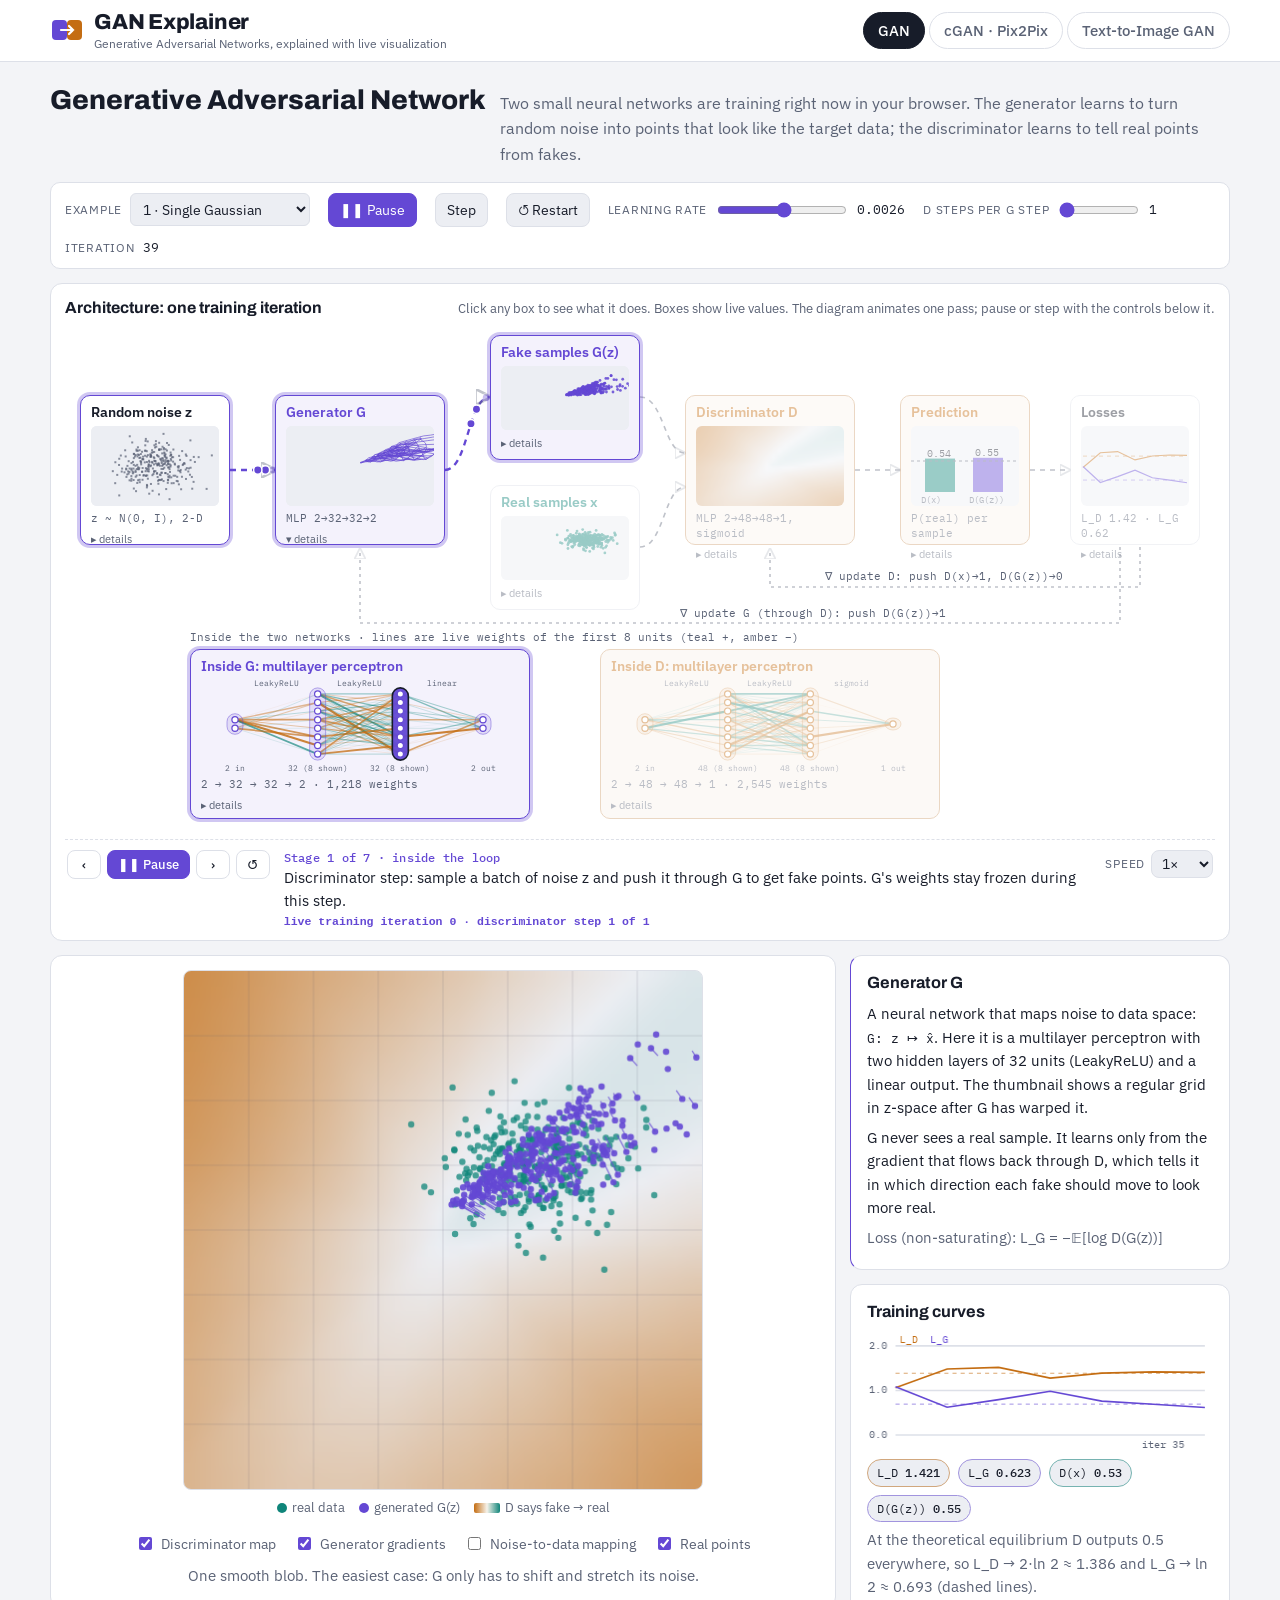
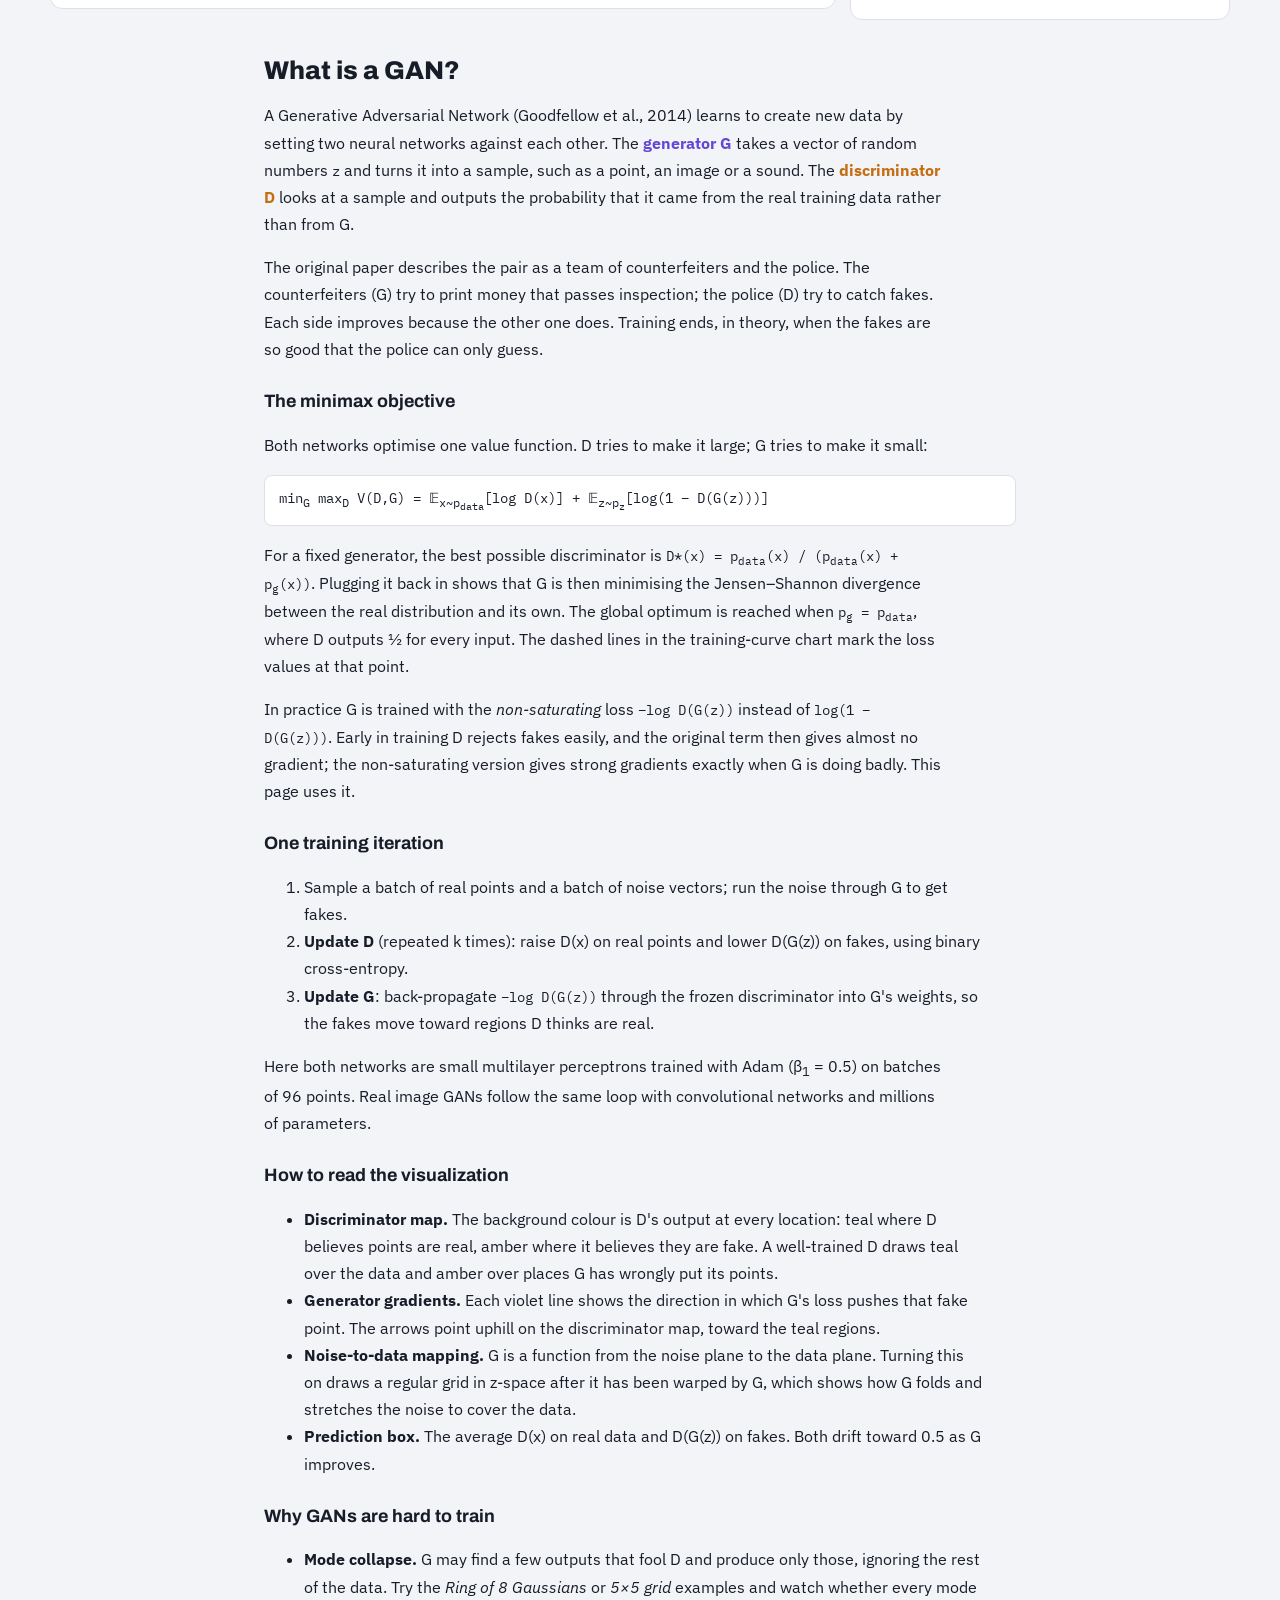
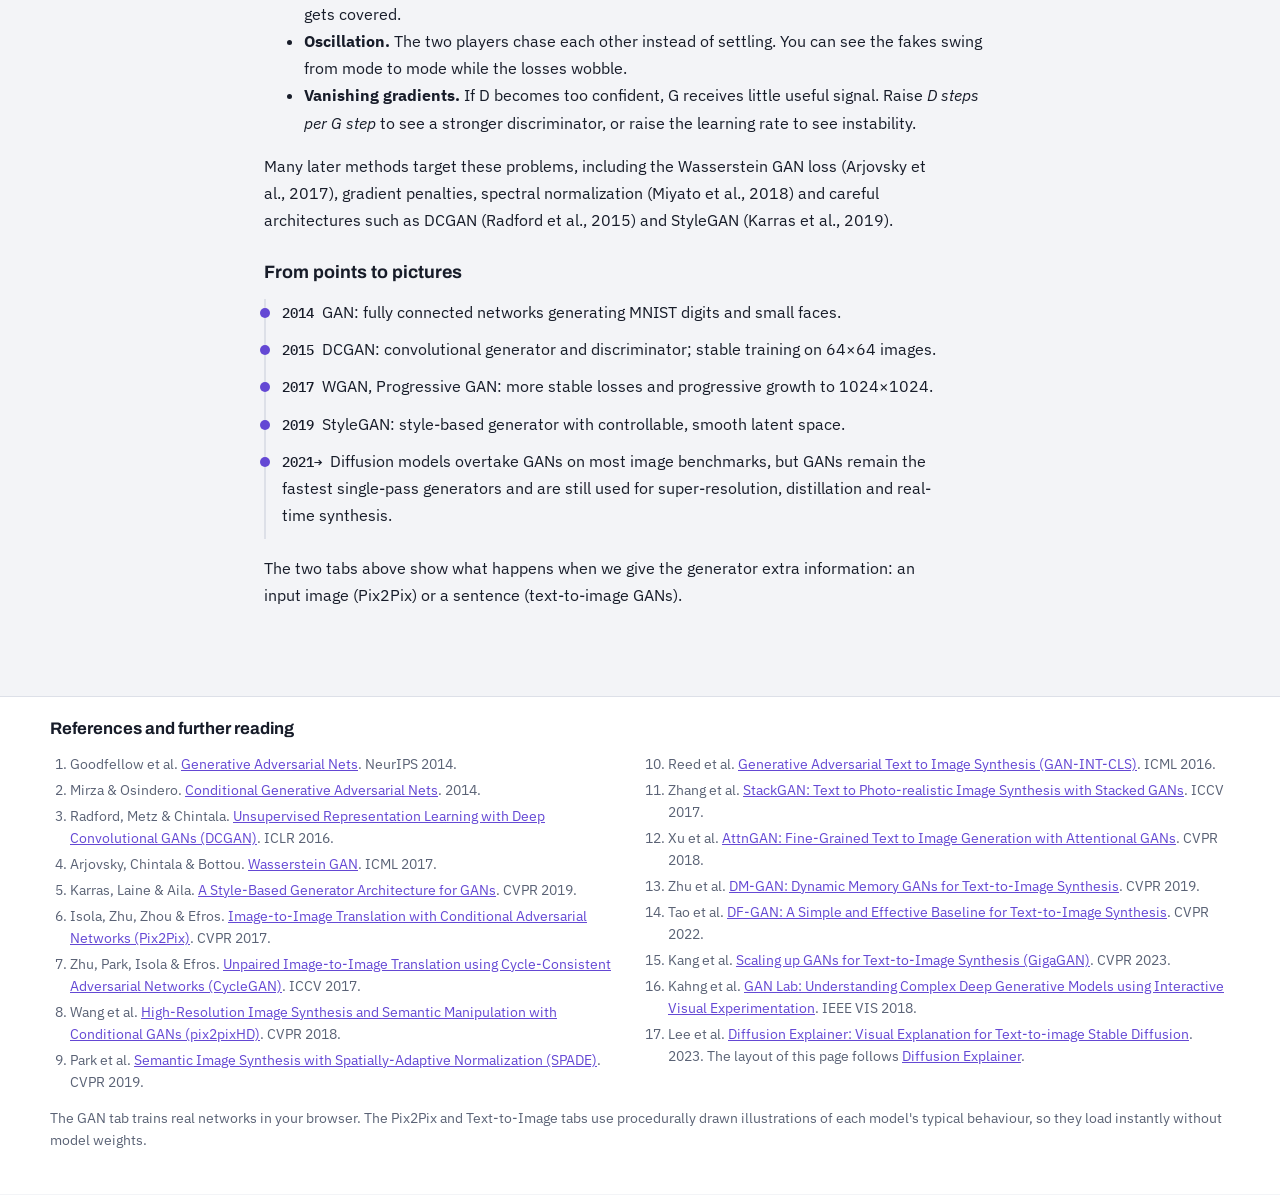
==== commit b9168551: "Add files via upload" ====
--- a/gan.html
+++ b/gan.html
@@ -89,6 +89,11 @@
 .node.r .t{color:var(--real)}
 .node canvas{display:block;border-radius:6px;background:var(--soft);image-rendering:auto}
 .node .open{font-size:.68rem;color:var(--muted)}
+.node svg.arch{display:block;overflow:visible}
+.node svg.arch text{font-family:var(--font-mono);font-size:7.5px;fill:var(--muted)}
+.node svg.arch.mini text{font-size:7.2px}
+.node.na{opacity:.42}
+.node.na .t{color:var(--muted)}
 .node .open::before{content:"▸ "}
 .node[aria-expanded="true"] .open::before{content:"▾ "}
 
@@ -211,8 +216,8 @@
 
   <div class="flowbox">
     <div class="flowhead"><h3>Architecture: one training iteration</h3><span>Click any box to see what it does. Boxes show live values.</span></div>
-    <div class="flowscroll"><div class="flow" id="ganFlow" style="height:310px">
-      <svg class="arrows" viewBox="0 0 1120 310" width="1120" height="310" aria-hidden="true">
+    <div class="flowscroll"><div class="flow" id="ganFlow" style="height:500px">
+      <svg class="arrows" viewBox="0 0 1120 500" width="1120" height="500" aria-hidden="true">
         <defs><marker id="ah" viewBox="0 0 10 10" refX="9" refY="5" markerWidth="7" markerHeight="7" orient="auto"><path d="M0,0L10,5L0,10z" fill="currentColor" style="color:var(--muted)"/></marker></defs>
         <path class="live" d="M150,145 H195" marker-end="url(#ah)"/>
         <path class="live" d="M365,145 C388,145 388,72 410,72" marker-end="url(#ah)"/>
@@ -224,6 +229,7 @@
         <path d="M1040,222 V298 H280 V224" stroke-dasharray="3 4" marker-end="url(#ah)"/>
         <text class="lbl" x="745" y="255">∇ update D: push D(x)→1, D(G(z))→0</text>
         <text class="lbl" x="600" y="292">∇ update G (through D): push D(G(z))→1</text>
+        <text class="lbl" x="110" y="316">Inside the two networks · lines are live weights of the first 8 units (teal +, amber −)</text>
       </svg>
       <button class="node" data-k="noise" style="left:0;top:70px;width:150px;height:150px" aria-expanded="false"><span class="t">Random noise z</span><canvas id="gnNoise" width="128" height="80" style="width:128px;height:80px"></canvas><span class="s">z ~ N(0, I), 2-D</span></button>
       <button class="node g" data-k="G" style="left:195px;top:70px;width:170px;height:150px" aria-expanded="true"><span class="t">Generator G</span><canvas id="gnG" width="148" height="80" style="width:148px;height:80px"></canvas><span class="s">MLP 2→32→32→2</span></button>
@@ -232,6 +238,8 @@
       <button class="node d" data-k="D" style="left:605px;top:70px;width:170px;height:150px" aria-expanded="false"><span class="t">Discriminator D</span><canvas id="gnD" width="148" height="80" style="width:148px;height:80px"></canvas><span class="s">MLP 2→48→48→1, sigmoid</span></button>
       <button class="node d" data-k="pred" style="left:820px;top:70px;width:130px;height:150px" aria-expanded="false"><span class="t">Prediction</span><canvas id="gnPred" width="108" height="80" style="width:108px;height:80px"></canvas><span class="s">P(real) per sample</span></button>
       <button class="node" data-k="loss" style="left:990px;top:70px;width:130px;height:150px" aria-expanded="false"><span class="t">Losses</span><canvas id="gnLoss" width="108" height="80" style="width:108px;height:80px"></canvas><span class="s" id="gnLossTxt">L_D – · L_G –</span></button>
+      <button class="node g" data-k="archG" style="left:110px;top:324px;width:340px;height:170px" aria-expanded="false"><span class="t">Inside G: multilayer perceptron</span><svg class="arch" id="gnArchG" width="316" height="92" viewBox="0 0 316 92" aria-hidden="true"></svg><span class="s">2 → 32 → 32 → 2 · 1,218 weights</span></button>
+      <button class="node d" data-k="archD" style="left:520px;top:324px;width:340px;height:170px" aria-expanded="false"><span class="t">Inside D: multilayer perceptron</span><svg class="arch" id="gnArchD" width="316" height="92" viewBox="0 0 316 92" aria-hidden="true"></svg><span class="s">2 → 48 → 48 → 1 · 2,545 weights</span></button>
     </div></div>
   </div>
 
@@ -419,8 +427,8 @@
 
   <div class="flowbox">
     <div class="flowhead"><h3>Architecture: from words to pixels</h3><span>Click any box for details. Stage boxes show each generator's output.</span></div>
-    <div class="flowscroll"><div class="flow" style="height:265px">
-      <svg class="arrows" viewBox="0 0 1120 265" width="1120" height="265" aria-hidden="true">
+    <div class="flowscroll"><div class="flow" id="tFlow" style="height:300px">
+      <svg class="arrows" viewBox="0 0 1120 300" width="1120" height="300" aria-hidden="true">
         <defs><marker id="ah3" viewBox="0 0 10 10" refX="9" refY="5" markerWidth="7" markerHeight="7" orient="auto"><path d="M0,0L10,5L0,10z" fill="currentColor" style="color:var(--muted)"/></marker></defs>
         <path class="live" d="M170,140 H210" marker-end="url(#ah3)"/>
         <path class="live" d="M360,120 C380,120 380,80 400,80" marker-end="url(#ah3)"/>
@@ -437,10 +445,10 @@
       <button class="node" data-k="enc" style="left:210px;top:60px;width:150px;height:160px" aria-expanded="false"><span class="t">Text encoder</span><span class="s">sentence vector φ(t)</span><div class="vec" id="tnSent"></div><span class="s">+ one vector per word</span><div class="vec" id="tnWords" style="height:14px"></div></button>
       <button class="node" data-k="ca" style="left:400px;top:30px;width:140px;height:110px" aria-expanded="false"><span class="t">Conditioning augmentation</span><div class="vec mu" id="tnCA"></div><span class="s">c ~ N(μ(φ), σ(φ))</span></button>
       <button class="node" data-k="z" style="left:400px;top:160px;width:140px;height:90px" aria-expanded="false"><span class="t">Noise z</span><div class="vec z" id="tnZ"></div><span class="s">z ~ N(0, I)</span></button>
-      <button class="node g" data-k="s1" style="left:580px;top:60px;width:120px;height:178px" aria-expanded="true"><span class="t">Stage I</span><canvas id="tnS1" width="64" height="64" style="width:98px;height:98px"></canvas><span class="s">64×64: layout, colours</span></button>
-      <button class="node g" data-k="s2" style="left:720px;top:60px;width:120px;height:178px" aria-expanded="false"><span class="t">Stage II</span><canvas id="tnS2" width="128" height="128" style="width:98px;height:98px"></canvas><span class="s" id="tnS2s">128×128</span></button>
-      <button class="node g" data-k="s3" style="left:860px;top:60px;width:120px;height:178px" aria-expanded="false"><span class="t">Stage III</span><canvas id="tnS3" width="128" height="128" style="width:98px;height:98px"></canvas><span class="s" id="tnS3s">256×256: details</span></button>
-      <button class="node d" data-k="D" style="left:1000px;top:70px;width:120px;height:160px" aria-expanded="false"><span class="t">Matching-aware discriminator</span><span class="s">real? and does it match the text?</span><span class="s" style="color:var(--dis)">(training only)</span></button>
+      <button class="node g" data-k="s1" style="left:580px;top:60px;width:120px;height:232px" aria-expanded="true"><span class="t">Stage I</span><svg class="arch mini" id="tMs1" width="100" height="36" viewBox="0 0 100 36" aria-hidden="true"></svg><canvas id="tnS1" width="64" height="64" style="width:98px;height:98px"></canvas><span class="s">64×64: layout, colours</span></button>
+      <button class="node g" data-k="s2" style="left:720px;top:60px;width:120px;height:232px" aria-expanded="false"><span class="t">Stage II</span><svg class="arch mini" id="tMs2" width="100" height="36" viewBox="0 0 100 36" aria-hidden="true"></svg><canvas id="tnS2" width="128" height="128" style="width:98px;height:98px"></canvas><span class="s" id="tnS2s">128×128</span></button>
+      <button class="node g" data-k="s3" style="left:860px;top:60px;width:120px;height:232px" aria-expanded="false"><span class="t">Stage III</span><svg class="arch mini" id="tMs3" width="100" height="36" viewBox="0 0 100 36" aria-hidden="true"></svg><canvas id="tnS3" width="128" height="128" style="width:98px;height:98px"></canvas><span class="s" id="tnS3s">256×256: details</span></button>
+      <button class="node d" data-k="D" style="left:1000px;top:60px;width:120px;height:232px" aria-expanded="false"><span class="t">Matching-aware discriminator</span><svg class="arch mini" id="tMD" width="100" height="40" viewBox="0 0 100 40" aria-hidden="true"></svg><span class="s">real? and does it match the text?</span><span class="s" style="color:var(--dis)">(training only)</span></button>
     </div></div>
   </div>
 
@@ -542,6 +550,7 @@
   </ol>
   <p>The GAN tab trains real networks in your browser. The Pix2Pix and Text-to-Image tabs use procedurally drawn illustrations of each model's typical behaviour, so they load instantly without model weights.</p>
 </div></footer>
+<script src="arch-anim.js"></script>
 <script>
 // ===================== Shared utilities =====================
 function mulberry32(a){return function(){a|=0;a=a+0x6D2B79F5|0;let t=Math.imul(a^a>>>15,1|a);t=t+Math.imul(t^t>>>7,61|t)^t;return((t^t>>>14)>>>0)/4294967296;};}
@@ -1056,6 +1065,68 @@
 function heat(v){// 0 → dis (fake), 0.5 → soft, 1 → real
   const a=THEME.disC,b=THEME.softC,c=THEME.realC;if(v<0.5){const t=v/0.5;return[lerp(a[0],b[0],t),lerp(a[1],b[1],t),lerp(a[2],b[2],t)];}const t=(v-0.5)/0.5;return[lerp(b[0],c[0],t),lerp(b[1],c[1],t),lerp(b[2],c[2],t)];}
 
+// ===================== Architecture drawings (inside the networks) =====================
+/* Live MLP diagram: columns of units, lines = real weights of the first 8 units per layer */
+const MLPViz=(()=>{
+  const W=316,H=92,SHOW=8,built={};
+  function ys(n){const m=Math.min(n,SHOW);return Array.from({length:m},(_,j)=>44+(j-(m-1)/2)*8.6)}
+  function build(id,sizes,acts,color){
+    const svg=document.getElementById(id);if(!svg)return;const cols=sizes.length,xs=sizes.map((_,i)=>34+i*(W-68)/(cols-1));
+    let h='';const lines=[];
+    for(let l=0;l<cols-1;l++){const A=ys(sizes[l]),B=ys(sizes[l+1]);A.forEach((y1,i)=>B.forEach((y2,o)=>{h+=`<line x1="${xs[l]}" y1="${y1}" x2="${xs[l+1]}" y2="${y2}" stroke-width="1" style="stroke:var(--muted);stroke-opacity:.15"/>`;lines.push([l,i,o])}))}
+    sizes.forEach((n,l)=>{const Y=ys(n),top=Y[0]-6,bot=Y[Y.length-1]+6;
+      h+=`<rect class="col" x="${xs[l]-8}" y="${top}" width="16" height="${bot-top}" rx="8" style="fill:${color};fill-opacity:.13;stroke:${color};stroke-opacity:.45"/>`;
+      Y.forEach(y=>h+=`<circle cx="${xs[l]}" cy="${y}" r="3.1" style="fill:var(--panel);stroke:${color};stroke-width:1.2"/>`);
+      h+=`<text x="${xs[l]}" y="${H-1}" text-anchor="middle">${l===0?n+' in':l===cols-1?n+' out':n+(n>SHOW?' (8 shown)':'')}</text>`});
+    acts.forEach((a,l)=>h+=`<text x="${(xs[l]+xs[l+1])/2}" y="6" text-anchor="middle">${a}</text>`);
+    svg.innerHTML=h;built[id]={els:[...svg.querySelectorAll('line')],lines};
+  }
+  function update(id,net){const b=built[id];if(!b||!net)return;
+    const mx=net.layers.map(L=>{let m=1e-9;for(let i=0;i<Math.min(L.nin,SHOW);i++)for(let o=0;o<Math.min(L.nout,SHOW);o++)m=Math.max(m,Math.abs(L.W[i*L.nout+o]));return m});
+    b.lines.forEach(([l,i,o],k)=>{const L=net.layers[l],w=L.W[i*L.nout+o],a=Math.min(1,Math.abs(w)/mx[l]),el=b.els[k];
+      el.style.stroke=w>=0?'var(--real)':'var(--dis)';el.style.strokeOpacity=(0.08+0.75*a).toFixed(3);el.setAttribute('stroke-width',(0.5+1.6*a).toFixed(2))})}
+  return{build,update};
+})();
+
+/* Text-to-image networks, sketched inside each stage box the way Pix2Pix sketches its U-Net.
+   Block: [kind, resolution]; kinds: in (text/noise input), feat, img, op (⊕ text), attn, res, out */
+const ARCH_T2I=(()=>{
+  const d=(title,html)=>({title,html});
+  const G1=[['in'],['feat',4],['feat',8],['feat',16],['feat',32],['feat',64],['img',64]];
+  const DN=[['img',256],['feat',64],['feat',16],['feat',4],['op'],['out']];
+  return{
+    ganint:{
+      s1:{mini:G1,cap:'φ ⊕ z → FC → deconv ×4',det:d('Inside the GAN-INT-CLS generator','A DCGAN-style generator. The 1024-d text embedding φ(t) is compressed by a fully connected layer to 128 dimensions and concatenated with noise z (100-d), projected to a 4 × 4 feature map and upsampled by transposed convolutions to the 64 × 64 image (tanh output).')},
+      D:{mini:[['img',64],['feat',32],['feat',16],['feat',8],['feat',4],['op'],['out']],cap:'conv ↓ → ⊕ φ → score',det:d('Inside the GAN-INT-CLS discriminator','Stride-2 convolutions shrink the image to 4 × 4. The text embedding is compressed, replicated over the 4 × 4 grid and concatenated along the channels; a 1 × 1 and a 4 × 4 convolution give one score. Training adds real images with mismatched captions, labelled fake.')}},
+    stack:{
+      s1:{mini:G1,cap:'c ⊕ z → FC → up ×4',det:d('Inside the Stage-I generator','c (128-d, from conditioning augmentation) is concatenated with z (100-d), mapped by a fully connected layer to 4 × 4 and upsampled through four blocks (upsampling + 3 × 3 convolution) to the 64 × 64 "sketch".')},
+      s2:{mini:[['img',64],['feat',32],['feat',16],['op'],['res',16],['feat',32],['feat',64],['feat',128],['feat',256],['img',256]],cap:'down → ⊕ c → res → up ×4',det:d('Inside the Stage-II generator','An encoder-decoder: the Stage-I image is downsampled to 16 × 16, the text condition c is replicated over that grid and concatenated (the text is read a second time), residual blocks fuse the two, and four upsampling blocks produce 256 × 256.')},
+      D:{mini:DN,cap:'down → ⊕ c → 1×1 → FC',det:d('Inside the StackGAN discriminators','One per stage. Downsampling blocks bring the image to 4 × 4; the compressed text embedding is replicated to 4 × 4 × 128 and concatenated; a 1 × 1 convolution and a fully connected layer give the score.')}},
+    attn:{
+      s1:{mini:G1,cap:'F₀: FC → up ×4 → conv',det:d('Inside F₀ and G₀','F₀ maps [c; z] through a fully connected layer and four upsampling blocks to the hidden features h₀ (64 × 64); G₀, one 3 × 3 convolution, turns h₀ into the image. The hidden features, not the image, go on to the next stage.')},
+      s2:{mini:[['feat',64],['attn'],['res',64],['feat',128],['img',128]],cap:'attn → res ×2 → up',det:d('Inside F₁ and G₁','The attention module builds, for every sub-region of h₀, a weighted sum of the word features that matter there. It is concatenated with h₀, passed through two residual blocks and upsampled to h₁ (128 × 128); G₁ turns it into the image.')},
+      s3:{mini:[['feat',128],['attn'],['res',128],['feat',256],['img',256]],cap:'attn → res ×2 → up',det:d('Inside F₂ and G₂','The same attention design at 256 × 256: words are attended again from h₁, so fine-grained words such as "crown" or "stamens" get their own regions.')},
+      D:{mini:DN,cap:'down → ⊕ ē → 2 scores',det:d('Inside the AttnGAN discriminators','One per stage. Each downsamples its image to 4 × 4 and outputs an unconditional score (real?) and a conditional one after concatenating the sentence embedding (real and matching?). The DAMSM loss additionally scores word-to-region agreement.')}}
+  };
+})();
+/* draw a mini sketch: bars whose height grows with resolution (rect.blk = sweepable), caption underneath */
+function archMini(svg,blocks,cap,role){
+  const W=+svg.getAttribute('width'),H=+svg.getAttribute('height'),n=blocks.length,step=W/n,cy=(H-10)/2,col=role==='d'?'var(--dis)':'var(--gen)';
+  const bh=s=>4+(H-18)*Math.log2(Math.max(4,s)/4)/6;
+  let h='';blocks.forEach(([k,s],i)=>{const cx=step*(i+.5);let w=5,hh=bh(s),f=col,op=.35+.06*i,rx=1;
+    if(k==='img'){w=8;op=.9}else if(k==='in'||k==='op'){w=5;hh=5;rx=2.5;f='var(--muted)';op=.7}else if(k==='attn'){w=6;hh=14;f='var(--real)';op=.75}else if(k==='out'){w=6;hh=6;op=.9}
+    h+=`<rect class="blk" x="${(cx-w/2).toFixed(1)}" y="${(cy-hh/2).toFixed(1)}" width="${w}" height="${hh.toFixed(1)}" rx="${rx}" style="fill:${f};fill-opacity:${Math.min(1,op).toFixed(2)}"/>`;
+    if(k==='res')h+=`<path class="skp" data-to="${i}" d="M${cx-4},${cy-hh/2} C${cx-4},${cy-hh/2-7} ${cx+4},${cy-hh/2-7} ${cx+4},${cy-hh/2}" style="fill:none;stroke:var(--real);stroke-width:1"/>`});
+  h+=`<text x="${W/2}" y="${H-1}" text-anchor="middle">${cap}</text>`;svg.innerHTML=h;
+}
+function t2iArch(model){
+  const A=ARCH_T2I[model];
+  ['s1','s2','s3','D'].forEach(k=>{const svg=document.getElementById('tM'+k);if(!svg)return;const a=A[k];
+    if(a)archMini(svg,a.mini,a.cap,k==='D'?'d':'g');else svg.innerHTML=''});
+}
+/* model-specific architecture note appended to a box's details */
+function t2iArchNote(model,k){const a=ARCH_T2I[model][k];return a?`<h4 style="margin-top:12px">${a.det.title}</h4><p>${a.det.html}</p>`:''}
+
 // ===================== GAN view =====================
 const GanUI=(()=>{
   const sel=$('#ganDs');GAN_DATASETS.forEach((d,i)=>sel.add(new Option(d.name,i)));
@@ -1118,12 +1189,14 @@
     D:{c:'d',title:'Discriminator D',html:'<p>A classifier that outputs the probability that its input is real. Here it is an MLP with two hidden layers of 48 units and a sigmoid output. The thumbnail and the main background show D\'s output over the whole plane.</p><p>D is trained with binary cross-entropy: L_D = −𝔼[log D(x)] − 𝔼[log(1 − D(G(z)))]. Its decision surface is what gives G its gradient.</p>'},
     pred:{c:'d',title:'Prediction',html:'<p>Average D output on a batch of real points and on a batch of fakes. Early on D separates them easily (D(x) high, D(G(z)) low). As G improves, both move toward 0.5, the point where D can only guess.</p>'},
     loss:{title:'Losses and updates',html:'<p>One iteration updates D (k times) to separate real from fake, then updates G to fool the new D. The dashed arrows in the diagram are these gradient updates.</p><p>Unlike ordinary training, the losses do not simply go down: each network\'s loss rises when the other improves. A run is healthy when they hover near the equilibrium values instead of one collapsing to zero.</p>'},
+    archG:{c:'g',title:'Inside G: a 2 → 32 → 32 → 2 multilayer perceptron',html:'<p>Two hidden layers of 32 units with LeakyReLU (slope 0.2) and a linear output, so G can place points anywhere in the plane. Every line in the drawing is a real weight of the network training above, for the first 8 units of each layer: teal for positive, amber for negative, thicker for larger. Watch them change as training runs.</p><p>In the animation the layers light up left to right on the forward pass and right to left when the gradient flows back.</p>'},
+    archD:{c:'d',title:'Inside D: a 2 → 48 → 48 → 1 multilayer perceptron',html:'<p>Two hidden layers of 48 units with LeakyReLU and one sigmoid output, the probability that a point is real. D is a little larger than G here, which keeps its decision surface informative. Lines are live weights of the first 8 units of each layer.</p><p>During the generator step D is frozen: the gradient passes through it into G, but its weights do not change.</p>'},
   };
   const Flow=setupFlow('#ganFlow',DET,$('#ganDetail'),k=>{if(!T.last)return'';if(k==='pred'||k==='D')return`<dl class="kv"><dt>mean D(x)</dt><dd>${T.last.dReal.toFixed(3)}</dd><dt>mean D(G(z))</dt><dd>${T.last.dFake.toFixed(3)}</dd></dl>`;if(k==='loss')return`<dl class="kv"><dt>L_D</dt><dd>${T.last.lossD.toFixed(3)} (equilibrium 1.386)</dd><dt>L_G</dt><dd>${T.last.lossG.toFixed(3)} (equilibrium 0.693)</dd><dt>iteration</dt><dd>${T.iter}</dd></dl>`;if(k==='real')return`<dl class="kv"><dt>example</dt><dd>${GAN_DATASETS[+sel.value].name}</dd></dl>`;if(k==='G'||k==='D'){const net=k==='G'?T.G:T.D;let n=0;net.layers.forEach(L=>n+=L.W.length+L.b.length);return`<dl class="kv"><dt>parameters</dt><dd>${n.toLocaleString('en-US')}</dd><dt>optimizer</dt><dd>Adam, lr ${T.lrG.toFixed(4)}, β₁ 0.5</dd><dt>batch</dt><dd>${T.batch}</dd></dl>`;}return'';});
   applyHyper();$('#ganDsNote').textContent=GAN_DATASETS[0].note;setPlay(playing);
   if(REDUCED){for(let i=0;i<400;i++)T.step();}
   fakes=T.fakes();draw(true);requestAnimationFrame(loop);
-  return{draw:()=>draw(true)};
+  return{draw:()=>draw(true),get T(){return T}};
 })();
 
 // ===================== Pix2Pix view =====================
@@ -1217,7 +1290,7 @@
     const mc=$$('#tMatch canvas');const realPose=poseFor(5,P.type);const real=renderStage(Object.assign({type:P.type},P.a),realPose,{res:256,detail:1,distort:0,noise:0},5);blit(mc[0],real);blit(mc[1],real);
     const fake=renderStage(attrs,pose,T2I_MODELS.ganint.stages[0],st.seed);blit(mc[2],fake);
     const wrong=T2I_PROMPTS[nextOf(st.p)].text;mc[1].title='wrong text: “'+wrong+'”';mc[1].nextElementSibling.textContent='real image + “'+wrong.split(' ').slice(0,5).join(' ')+'…”';
-    Flow.render();}
+    t2iArch(st.model);Flow.render();}
   function jet(v){const r=clamp(1.5-Math.abs(4*v-3),0,1),g=clamp(1.5-Math.abs(4*v-2),0,1),b=clamp(1.5-Math.abs(4*v-1),0,1);return[r*255,g*255,b*255];}
   const DET={
     prompt:{title:'Text prompt',html:'<p>A natural-language description. GAN text-to-image models were trained on narrow domains with many captions per image, such as CUB-200 birds and Oxford-102 flowers (ten captions each), so they handle descriptions of colours and parts well but not arbitrary scenes.</p>'},
@@ -1229,10 +1302,110 @@
     s3:{c:'g',title:'Stage III generator (AttnGAN, 256×256)',html:'<p>A second attention-driven refinement at full resolution. Fine-grained words such as "crown", "wing bars" or "stamens" now get their own regions, adding texture and part-level detail. Click a highlighted word to see its attention map.</p>'},
     D:{c:'d',title:'Matching-aware discriminator',html:'<p>Used only during training, one per stage. It receives an image and the sentence embedding and must output "real" only for real images paired with their own caption. Generated images and mismatched pairs count as fake. AttnGAN additionally adds the DAMSM loss, which scores word-to-region agreement.</p><p>At generation time only the encoder and generators run, once each, which is why GANs are fast.</p>'},
   };
-  const Flow=setupFlow('#view-text2image',DET,$('#tDetail'),k=>{const M=T2I_MODELS[st.model];if(k.startsWith('s')){const i=+k[1]-1;return i<M.stages.length?`<dl class="kv"><dt>model</dt><dd>${M.name} (${M.year})</dd><dt>this stage</dt><dd>${M.stages[i].res}×${M.stages[i].res}</dd><dt>stages in model</dt><dd>${M.stages.length}</dd></dl>`:`<p class="note">${M.name} has no stage ${['I','II','III'][i]}.</p>`;}return'';});
+  const Flow=setupFlow('#view-text2image',DET,$('#tDetail'),k=>((k=>{const M=T2I_MODELS[st.model];if(k.startsWith('s')){const i=+k[1]-1;return i<M.stages.length?`<dl class="kv"><dt>model</dt><dd>${M.name} (${M.year})</dd><dt>this stage</dt><dd>${M.stages[i].res}×${M.stages[i].res}</dd><dt>stages in model</dt><dd>${M.stages.length}</dd></dl>`:`<p class="note">${M.name} has no stage ${['I','II','III'][i]}.</p>`;}return'';})(k)+t2iArchNote(st.model,k)));
   return{draw};
 })();
 function redrawAll(){GanUI.draw();Pix.draw();T2I.draw();}
 showView(location.hash.slice(1)||'gan');Pix.draw();T2I.draw();
+/* ===== Animated architecture diagrams: the existing flow diagrams of each view are animated in place ===== */
+const ArchGAN=(()=>{
+  const GEN='var(--gen)',DIS='var(--dis)',REAL='var(--real)',MUT='var(--muted)';
+  const cv=id=>document.getElementById(id);
+  const pressed=sel=>{const b=document.querySelector(sel+' button[aria-pressed="true"]');return b?b.dataset.v:null};
+  /* the flow box of a view: its arrows (in document order) and its nodes (by data-k) */
+  function parts(view){
+    const fb=document.querySelector(`#view-${view} .flowbox`),flow=fb.querySelector('.flow'),svg=flow.querySelector('svg.arrows');
+    const paths=[...svg.querySelectorAll(':scope > path')];
+    const nodes={};flow.querySelectorAll('.node').forEach(n=>nodes[n.dataset.k]=n);
+    return{fb,flow,svg,paths,nodes};
+  }
+  const cols=id=>()=>{const s=cv(id);return s?{bars:[...s.querySelectorAll('rect.col')]}:null};
+  const blocks=id=>()=>{const s=cv(id);if(!s)return null;return{bars:[...s.querySelectorAll('rect.blk')],skips:[...s.querySelectorAll('path.skp')].map(el=>({el,to:+el.dataset.to}))}};
+  const named=(paths,names)=>{const o={};names.forEach((n,i)=>{if(n&&paths[i])o[n]=paths[i]});return o};
+
+  /* ---------- 1. GAN: one training iteration ---------- */
+  function ganSpec(Q){
+    const k=+cv('ganK').value,iterNo=()=>cv('ganIter').textContent;
+    return{accent:GEN,dur:2500,
+      attach:{flow:Q.flow,svg:Q.svg,barHost:Q.fb,nodes:Q.nodes,bars:{archG:cols('gnArchG'),archD:cols('gnArchD')},
+        edges:named(Q.paths,['z_G','G_fake','fake_D','real_D','D_pred','pred_loss','gradD','gradG']),
+        ends:{z_G:['noise','G'],G_fake:['G','fake'],fake_D:['fake','D'],real_D:['real','D'],D_pred:['D','pred'],pred_loss:['pred','loss'],gradD:['loss','D'],gradG:['loss','G']}},
+      onPhase:(it,A)=>{A.badge.textContent=it.iter<k?`live training iteration ${iterNo()} · discriminator step ${it.iter+1} of ${k}`:`live training iteration ${iterNo()} · generator step`},
+      phases:[
+        {on:['noise','G','archG','fake'],flow:['z_G','G_fake'],sweep:'archG',dur:3000,cap:i=>`Discriminator step${k>1?` ${i+1} of ${k}`:''}: sample a batch of noise z and push it through G to get fake points. G's weights stay frozen during this step.`},
+        {on:['real','fake','D','archD'],flow:[{id:'fake_D',c:GEN},{id:'real_D',c:REAL}],sweep:'archD',dur:2800,cap:'D scores a batch of real points and a batch of fake points: each point passes through its three layers to one sigmoid output.'},
+        {on:['D','pred','loss'],flow:['D_pred','pred_loss'],cap:'L_D = −[log D(x) + log(1 − D(G(z)))]. D is rewarded for saying "real" on data and "fake" on samples.'},
+        {on:['loss','D','archD'],flow:[{id:'gradD',c:DIS,n:4}],sweep:'archD',sweepRev:true,dur:2800,cap:'Backpropagation changes only D\'s weights, so its decision surface moves.'+(k>1?` With ${k} D steps per G step, this repeats before G moves.`:'')},
+        {on:['noise','G','archG','fake','D'],flow:['z_G','G_fake',{id:'fake_D',c:GEN}],sweep:'archG',dur:2800,cap:'Generator step: draw fresh noise and make new fakes. This time only the fakes go through D.'},
+        {on:['D','archD','pred','loss'],flow:['D_pred','pred_loss'],sweep:'archD',cap:'Non-saturating generator loss L_G = −log D(G(z)): G wants D to call its samples real.'},
+        {on:['loss','pred','D','archD','fake','G','archG'],flow:[{id:'gradG',c:GEN,n:5},{id:'pred_loss',rev:true,c:GEN},{id:'D_pred',rev:true,c:GEN},{id:'fake_D',rev:true,c:GEN},{id:'G_fake',rev:true,c:GEN}],sweep:['archG','archD'],sweepSeq:true,sweepRev:true,dur:3600,cap:'The gradient flows backward through D\'s layers, which stay frozen, and on through G\'s layers; only G\'s weights change. Then the next iteration begins.'}],
+      loop:{from:0,to:3,count:k,mode:'compress',fastAfter:2,fastScale:2}};
+  }
+
+  /* ---------- 2. Pix2Pix: one training step ---------- */
+  function pixSpec(Q){
+    const obj=pressed('#pixObj')||'L1+cGAN',unet=(pressed('#pixArch')||'UNet')==='UNet',useD=obj!=='L1',useL1=obj!=='cGAN';
+    const inLabel=()=>cv('pnXs').textContent;
+    /* the live mini U-Net: encoder bars left to right, then decoder bars from the bottleneck out; skip arcs light with their decoder level */
+    const unetBars=()=>{const s=cv('unetMini'),r=[...s.querySelectorAll('rect')],p=[...s.querySelectorAll('path')];if(r.length<16)return null;
+      const enc=[],dec=[];for(let i=0;i<8;i++){enc.push(r[2*i]);dec.unshift(r[2*i+1])}
+      return{bars:enc.concat(dec),skips:p.map((el,i)=>({el,to:15-i}))}};
+    const patchBars=()=>{const r=[...cv('patchMini').querySelectorAll('rect')];return r.length?{bars:r.slice(0,5).concat([r[r.length-1]])}:null};
+    const P=[
+      {on:['x'],cap:()=>`The input x: a ${inLabel()} image. Pix2Pix needs paired data, so every x comes with its target y.`},
+      {on:['x','G'],flow:['x_G'],sweep:'G',dur:3600,cap:unet?'The U-Net encoder shrinks x to a 1 × 1 bottleneck through eight stride-2 convolutions; the decoder mirrors it, and skip connections copy each encoder layer to its mirror so edges survive.':'Without skip connections every detail must squeeze through the 1 × 1 × 512 bottleneck, so the output comes out blurrier.'},
+      {on:['G','out'],flow:['G_out'],cap:'G(x) comes out at full resolution. There is no z input: dropout in the decoder is the only source of randomness.'}];
+    if(useD)P.push(
+      {on:['x','out','y','D'],flow:[{id:'x_D',c:MUT,n:4},{id:'out_D',c:GEN},{id:'y_D',c:REAL}],sweep:'D',dur:3200,cap:'D sees x stacked with an image along the channels: (x, y) is a real pair, (x, G(x)) a fake pair. Seeing x lets it reject outputs that look real but do not match the input.'},
+      {on:['D','map'],flow:['D_map'],cap:()=>`PatchGAN gives one real/fake verdict per 70 × 70 patch instead of one score per image. For this output, ${cv('pixReal').textContent} of the patches pass as real.`});
+    P.push({on:(useD?['map']:[]).concat(useL1?['y','out']:[],['loss']),flow:(useD?['map_loss']:[]).concat(useL1?[{id:'y_loss',c:REAL,n:4}]:[]),
+      cap:obj==='L1'?'L1 only: no discriminator. G is pushed toward the pixel-wise average of plausible answers, so outputs are blurry but correctly laid out.':obj==='cGAN'?'cGAN only: outputs are sharp, but nothing ties them to y, so artifacts and wrong layouts appear.':'The full objective L_cGAN + λ·L1 with λ = 100: L1 keeps the layout close to y, the adversarial term makes every patch look real.'});
+    P.push({on:useD?['loss','map','D','out','G']:['loss','out','G'],flow:(useD?[{id:'map_loss',rev:true},{id:'D_map',rev:true},{id:'out_D',rev:true}]:[]).concat([{id:'G_out',rev:true,n:4}]),sweep:'G',dur:3200,
+      cap:useD?'Backpropagation: the gradient runs back through the frozen D and through G(x) into G, which is updated to fool D and stay close to y. D is updated in an alternating step. At test time only x → G runs.':'Backpropagation: the L1 gradient runs back through G(x) into G. At test time only x → G runs.'});
+    return{accent:GEN,dur:2500,
+      attach:{flow:Q.flow,svg:Q.svg,barHost:Q.fb,nodes:Q.nodes,bars:{G:unetBars,D:patchBars},
+        edges:named(Q.paths,['x_G','G_out','out_D','y_D','x_D','D_map','map_loss','y_loss']),
+        ends:{x_G:['x','G'],G_out:['G','out'],out_D:['out','D'],y_D:['y','D'],x_D:['x','D'],D_map:['D','map'],map_loss:['map','loss'],y_loss:['y','loss']}},
+      onPhase:(it,A)=>{A.badge.textContent=`${obj==='L1+cGAN'?'L1 + cGAN':obj==='L1'?'L1 only':'cGAN only'} · ${unet?'U-Net':'encoder-decoder'} · epoch ${cv('pixEpochOut').textContent}`},
+      phases:P};
+  }
+
+  /* ---------- 3. Text-to-image GANs ---------- */
+  function t2iSpec(Q){
+    const id=pressed('#tModel')||'attn',M=T2I_MODELS[id],n=M.stages.length,attn=id==='attn',ganint=id==='ganint',res=M.stages.map(s=>s.res);
+    const stageIds=['s1','s2','s3'].slice(0,n);
+    const P=[
+      {on:['prompt','enc'],flow:['p_enc'],cap:attn?'A bidirectional LSTM reads the caption and produces a sentence vector plus one feature vector per word.':'A pretrained char-CNN-RNN encoder turns the caption into one sentence embedding φ(t).'},
+      {on:['enc','ca','z'],flow:['enc_ca'],cap:ganint?'GAN-INT-CLS compresses the sentence embedding to 128 dimensions and concatenates it with noise z, which covers what the text leaves open. (It has no conditioning augmentation; that came with StackGAN.)':'Conditioning augmentation samples c = μ + σ ⊙ ε around the sentence vector; noise z covers what the text leaves open, such as pose and background.'},
+      {on:['ca','z','s1'],flow:['ca_s1','z_s1'],sweep:'s1',dur:3400,cap:ganint?'One generator upsamples [φ; z] straight to the final 64 × 64 image. Shapes are often distorted at this size.':'Stage I upsamples [c; z] to 64 × 64: the rough shape and main colours, often distorted.'}];
+    if(n>1)P.push({on:['s1','s2'].concat(attn?['enc']:[]),flow:['s1_s2'].concat(attn?[{id:'w2',c:MUT,n:4}]:[]),sweep:'s2',dur:3400,cap:attn?'Stage II upsamples to 128 × 128. For every image region an attention module picks the most relevant words, so "red", "wings" or "crown" can shape their own regions.':`Stage II reads the text condition again, encodes the Stage-I image, corrects its defects and upsamples to ${res[1]} × ${res[1]}.`});
+    if(n>2)P.push({on:['s2','s3','enc'],flow:['s2_s3',{id:'w2',c:MUT,n:3},{id:'w3',c:MUT,n:3}],sweep:'s3',dur:3400,cap:'Stage III attends to the words again at 256 × 256 and adds fine texture and part-level detail.'});
+    P.push({on:stageIds.concat(['D']),flow:n===3?[{id:'s3_D',c:DIS}]:[],sweep:'D',dur:3200,cap:(n>1?'During training every stage has its own discriminator. ':'During training, ')+'D also reads the sentence and must say "real" only for a real image with its own caption; generated images and real images with the wrong caption both count as fake.'+(attn?' AttnGAN adds the DAMSM loss for word-to-region agreement.':'')+' At generation time D is not used.'});
+    return{accent:GEN,dur:2700,
+      attach:{flow:Q.flow,svg:Q.svg,barHost:Q.fb,nodes:Q.nodes,bars:{s1:blocks('tMs1'),s2:blocks('tMs2'),s3:blocks('tMs3'),D:blocks('tMD')},
+        edges:named(Q.paths,['p_enc','enc_ca','ca_s1','z_s1','s1_s2','s2_s3','s3_D','w2','w3']),
+        ends:{p_enc:['prompt','enc'],enc_ca:['enc','ca'],ca_s1:['ca','s1'],z_s1:['z','s1'],s1_s2:['s1','s2'],s2_s3:['s2','s3'],s3_D:['s3','D'],w2:['enc','s2'],w3:['enc','s3']}},
+      onPhase:(it,A)=>{A.badge.textContent=`${M.name} (${M.year}) · ${n} generator stage${n>1?'s':''} · final ${res[n-1]}×${res[n-1]}`},
+      phases:P};
+  }
+
+  const anims={},SPECS={gan:ganSpec,pix2pix:pixSpec,text2image:t2iSpec};
+  function mount(view){if(anims[view])anims[view].destroy();anims[view]=new ArchAnim(null,SPECS[view](parts(view)))}
+  function init(){
+    if(!window.ArchAnim)return;
+    /* the hint under each title now mentions the animation */
+    document.querySelectorAll('.view .flowhead span').forEach(s=>{s.textContent=s.textContent.replace(/\.?\s*$/,'. The diagram animates one pass; pause or step with the controls below it.')});
+    MLPViz.build('gnArchG',[2,32,32,2],['LeakyReLU','LeakyReLU','linear'],'var(--gen)');
+    MLPViz.build('gnArchD',[2,48,48,1],['LeakyReLU','LeakyReLU','sigmoid'],'var(--dis)');
+    const live=()=>{const T=GanUI.T;if(T){MLPViz.update('gnArchG',T.G);MLPViz.update('gnArchD',T.D)}};live();
+    setInterval(()=>{if(activeView==='gan'&&!document.hidden)live()},300);
+    Object.keys(SPECS).forEach(mount);
+    cv('ganK').addEventListener('change',()=>mount('gan'));
+    document.querySelectorAll('#pixObj button,#pixArch button').forEach(b=>b.addEventListener('click',()=>setTimeout(()=>mount('pix2pix'),0)));
+    document.querySelectorAll('#tModel button').forEach(b=>b.addEventListener('click',()=>setTimeout(()=>mount('text2image'),0)));
+  }
+  return{init};
+})();
+ArchGAN.init();
 </script>
 </body></html>
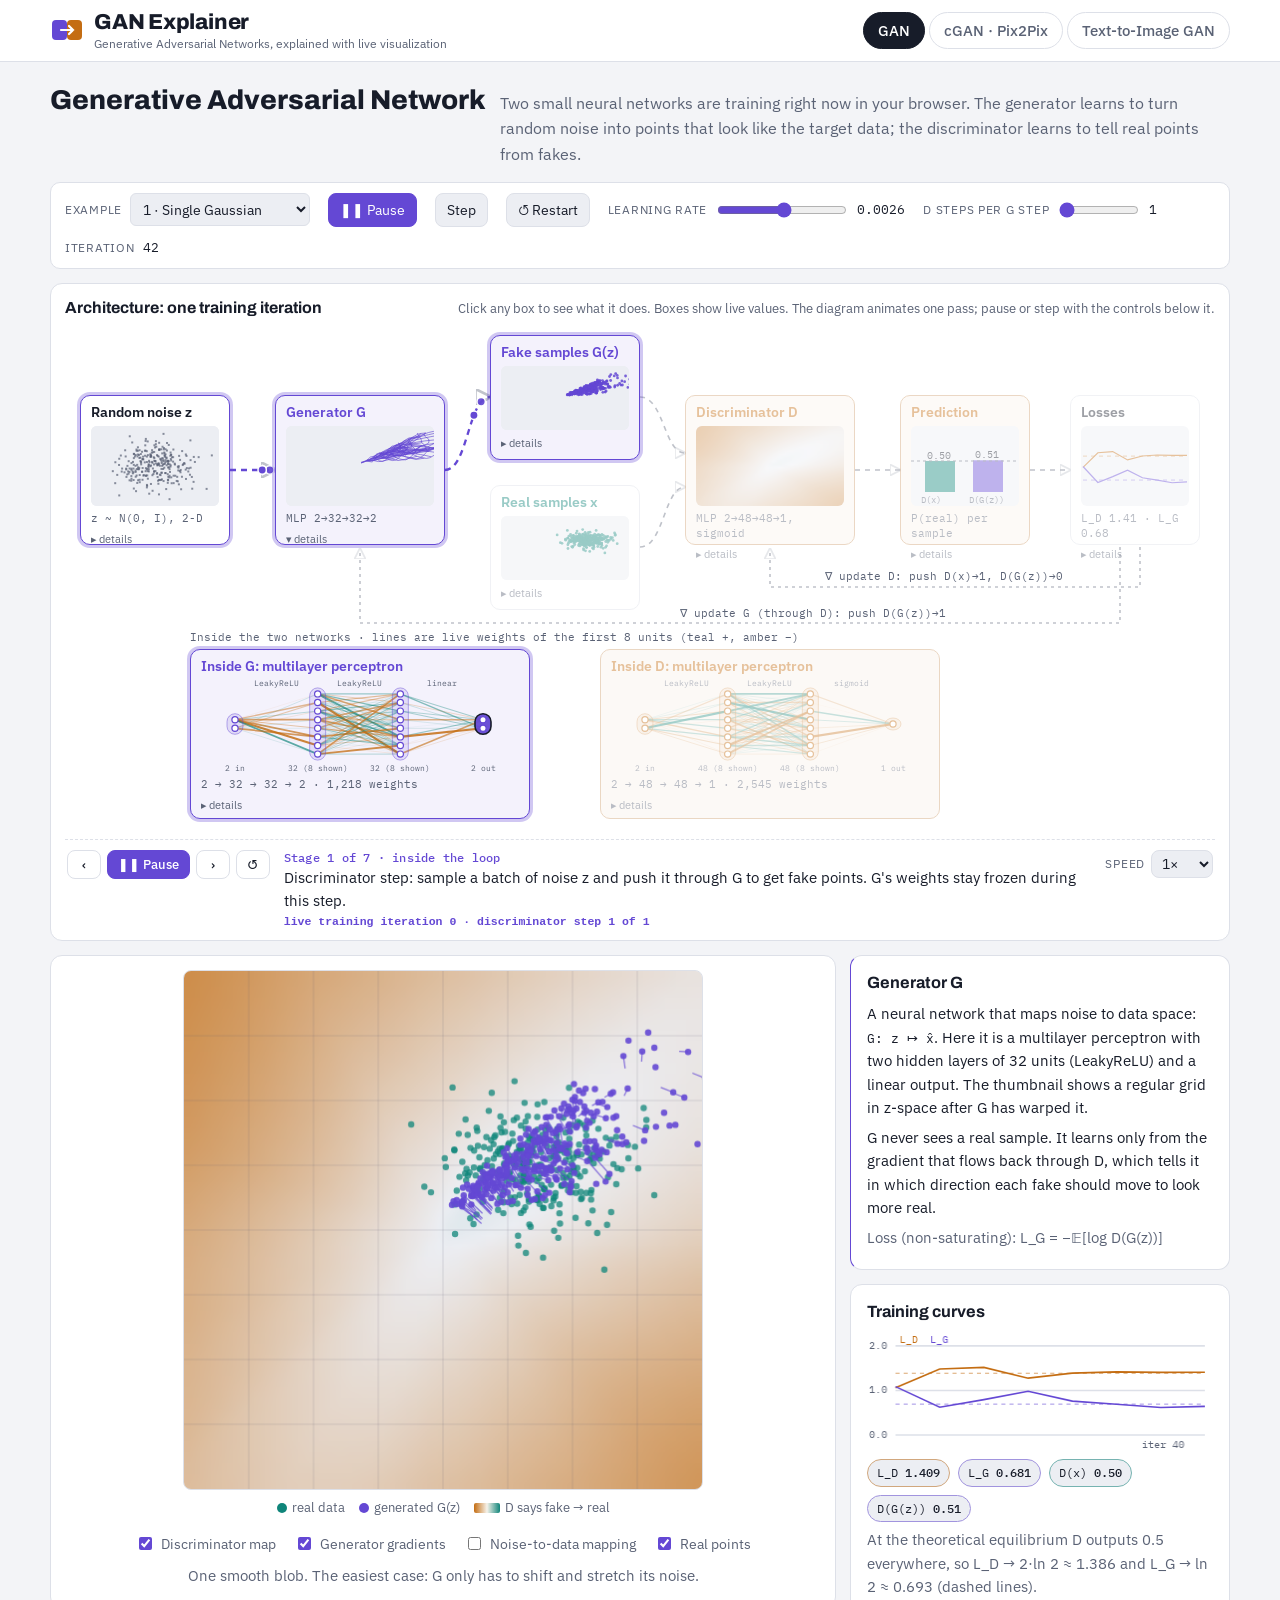
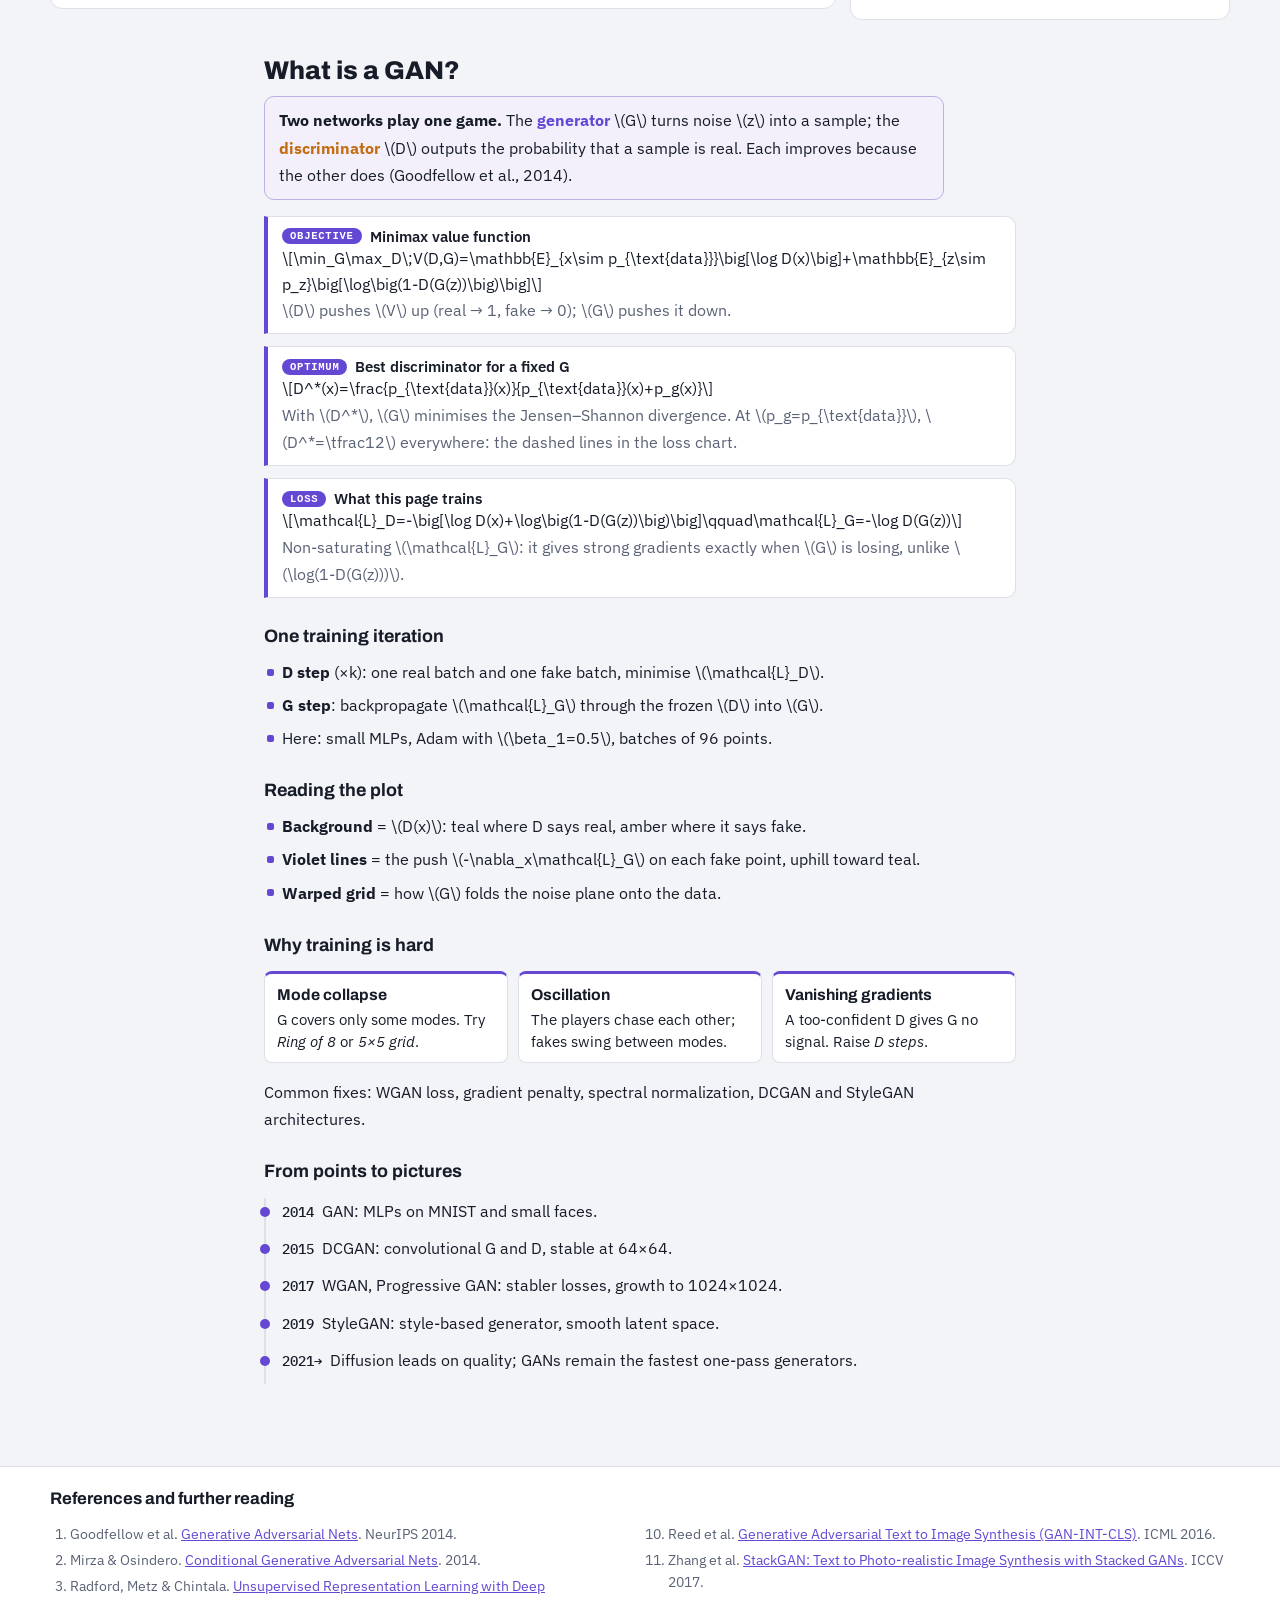
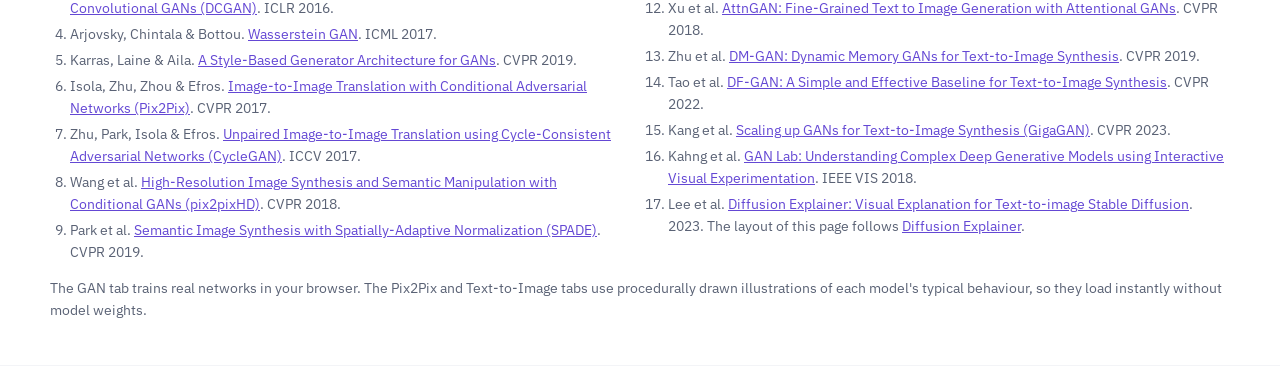
==== commit 1acff693: "Add files via upload" ====
--- a/gan.html
+++ b/gan.html
@@ -186,6 +186,10 @@
 footer li{margin-bottom:4px;break-inside:avoid}
 </style>
 <link rel="stylesheet" href="theme.css">
+<link rel="stylesheet" href="katex/katex.min.css">
+<script defer src="katex/katex.min.js"></script>
+<script defer src="katex/auto-render.min.js"></script>
+<script defer src="math.js"></script>
 </head>
 <body>
 <header class="top"><div class="wrap">
@@ -271,48 +275,50 @@
 
   <article class="explain">
     <h3>What is a GAN?</h3>
-    <p>A Generative Adversarial Network (Goodfellow et al., 2014) learns to create new data by setting two neural networks against each other. The <b style="color:var(--gen)">generator G</b> takes a vector of random numbers <span class="mono">z</span> and turns it into a sample, such as a point, an image or a sound. The <b style="color:var(--dis)">discriminator D</b> looks at a sample and outputs the probability that it came from the real training data rather than from G.</p>
-    <p>The original paper describes the pair as a team of counterfeiters and the police. The counterfeiters (G) try to print money that passes inspection; the police (D) try to catch fakes. Each side improves because the other one does. Training ends, in theory, when the fakes are so good that the police can only guess.</p>
-
-    <h4>The minimax objective</h4>
-    <p>Both networks optimise one value function. D tries to make it large; G tries to make it small:</p>
-    <div class="eq">min<sub>G</sub> max<sub>D</sub> V(D,G) = 𝔼<sub>x~p<sub>data</sub></sub>[log D(x)] + 𝔼<sub>z~p<sub>z</sub></sub>[log(1 − D(G(z)))]</div>
-    <p>For a fixed generator, the best possible discriminator is <span class="mono">D*(x) = p<sub>data</sub>(x) / (p<sub>data</sub>(x) + p<sub>g</sub>(x))</span>. Plugging it back in shows that G is then minimising the Jensen–Shannon divergence between the real distribution and its own. The global optimum is reached when <span class="mono">p<sub>g</sub> = p<sub>data</sub></span>, where D outputs ½ for every input. The dashed lines in the training-curve chart mark the loss values at that point.</p>
-    <p>In practice G is trained with the <i>non-saturating</i> loss <span class="mono">−log D(G(z))</span> instead of <span class="mono">log(1 − D(G(z)))</span>. Early in training D rejects fakes easily, and the original term then gives almost no gradient; the non-saturating version gives strong gradients exactly when G is doing badly. This page uses it.</p>
+    <p class="tldr"><b>Two networks play one game.</b> The <b style="color:var(--gen)">generator</b> \(G\) turns noise \(z\) into a sample; the <b style="color:var(--dis)">discriminator</b> \(D\) outputs the probability that a sample is real. Each improves because the other does (Goodfellow et al., 2014).</p>
+
+    <div class="keq"><div class="keq-h"><span class="k">Objective</span>Minimax value function</div>
+      \[\min_G\max_D\;V(D,G)=\mathbb{E}_{x\sim p_{\text{data}}}\big[\log D(x)\big]+\mathbb{E}_{z\sim p_z}\big[\log\big(1-D(G(z))\big)\big]\]
+      <p class="keq-n">\(D\) pushes \(V\) up (real → 1, fake → 0); \(G\) pushes it down.</p></div>
+
+    <div class="keq"><div class="keq-h"><span class="k">Optimum</span>Best discriminator for a fixed G</div>
+      \[D^*(x)=\frac{p_{\text{data}}(x)}{p_{\text{data}}(x)+p_g(x)}\]
+      <p class="keq-n">With \(D^*\), \(G\) minimises the Jensen–Shannon divergence. At \(p_g=p_{\text{data}}\), \(D^*=\tfrac12\) everywhere: the dashed lines in the loss chart.</p></div>
+
+    <div class="keq"><div class="keq-h"><span class="k">Loss</span>What this page trains</div>
+      \[\mathcal{L}_D=-\big[\log D(x)+\log\big(1-D(G(z))\big)\big]\qquad\mathcal{L}_G=-\log D(G(z))\]
+      <p class="keq-n">Non-saturating \(\mathcal{L}_G\): it gives strong gradients exactly when \(G\) is losing, unlike \(\log(1-D(G(z)))\).</p></div>
 
     <h4>One training iteration</h4>
-    <ol>
-      <li>Sample a batch of real points and a batch of noise vectors; run the noise through G to get fakes.</li>
-      <li><b>Update D</b> (repeated k times): raise D(x) on real points and lower D(G(z)) on fakes, using binary cross-entropy.</li>
-      <li><b>Update G</b>: back-propagate <span class="mono">−log D(G(z))</span> through the frozen discriminator into G's weights, so the fakes move toward regions D thinks are real.</li>
-    </ol>
-    <p>Here both networks are small multilayer perceptrons trained with Adam (β<sub>1</sub> = 0.5) on batches of 96 points. Real image GANs follow the same loop with convolutional networks and millions of parameters.</p>
-
-    <h4>How to read the visualization</h4>
-    <ul>
-      <li><b>Discriminator map.</b> The background colour is D's output at every location: teal where D believes points are real, amber where it believes they are fake. A well-trained D draws teal over the data and amber over places G has wrongly put its points.</li>
-      <li><b>Generator gradients.</b> Each violet line shows the direction in which G's loss pushes that fake point. The arrows point uphill on the discriminator map, toward the teal regions.</li>
-      <li><b>Noise-to-data mapping.</b> G is a function from the noise plane to the data plane. Turning this on draws a regular grid in z-space after it has been warped by G, which shows how G folds and stretches the noise to cover the data.</li>
-      <li><b>Prediction box.</b> The average D(x) on real data and D(G(z)) on fakes. Both drift toward 0.5 as G improves.</li>
+    <ul class="pts">
+      <li><b>D step</b> (×k): one real batch and one fake batch, minimise \(\mathcal{L}_D\).</li>
+      <li><b>G step</b>: backpropagate \(\mathcal{L}_G\) through the frozen \(D\) into \(G\).</li>
+      <li>Here: small MLPs, Adam with \(\beta_1=0.5\), batches of 96 points.</li>
     </ul>
 
-    <h4>Why GANs are hard to train</h4>
-    <ul>
-      <li><b>Mode collapse.</b> G may find a few outputs that fool D and produce only those, ignoring the rest of the data. Try the <i>Ring of 8 Gaussians</i> or <i>5×5 grid</i> examples and watch whether every mode gets covered.</li>
-      <li><b>Oscillation.</b> The two players chase each other instead of settling. You can see the fakes swing from mode to mode while the losses wobble.</li>
-      <li><b>Vanishing gradients.</b> If D becomes too confident, G receives little useful signal. Raise <i>D steps per G step</i> to see a stronger discriminator, or raise the learning rate to see instability.</li>
+    <h4>Reading the plot</h4>
+    <ul class="pts">
+      <li><b>Background</b> = \(D(x)\): teal where D says real, amber where it says fake.</li>
+      <li><b>Violet lines</b> = the push \(-\nabla_x\mathcal{L}_G\) on each fake point, uphill toward teal.</li>
+      <li><b>Warped grid</b> = how \(G\) folds the noise plane onto the data.</li>
     </ul>
-    <p>Many later methods target these problems, including the Wasserstein GAN loss (Arjovsky et al., 2017), gradient penalties, spectral normalization (Miyato et al., 2018) and careful architectures such as DCGAN (Radford et al., 2015) and StyleGAN (Karras et al., 2019).</p>
+
+    <h4>Why training is hard</h4>
+    <div class="cards3">
+      <div><b>Mode collapse</b>G covers only some modes. Try <i>Ring of 8</i> or <i>5×5 grid</i>.</div>
+      <div><b>Oscillation</b>The players chase each other; fakes swing between modes.</div>
+      <div><b>Vanishing gradients</b>A too-confident D gives G no signal. Raise <i>D steps</i>.</div>
+    </div>
+    <p>Common fixes: WGAN loss, gradient penalty, spectral normalization, DCGAN and StyleGAN architectures.</p>
 
     <h4>From points to pictures</h4>
     <ul class="timeline">
-      <li><b>2014</b>GAN: fully connected networks generating MNIST digits and small faces.</li>
-      <li><b>2015</b>DCGAN: convolutional generator and discriminator; stable training on 64×64 images.</li>
-      <li><b>2017</b>WGAN, Progressive GAN: more stable losses and progressive growth to 1024×1024.</li>
-      <li><b>2019</b>StyleGAN: style-based generator with controllable, smooth latent space.</li>
-      <li><b>2021→</b>Diffusion models overtake GANs on most image benchmarks, but GANs remain the fastest single-pass generators and are still used for super-resolution, distillation and real-time synthesis.</li>
+      <li><b>2014</b>GAN: MLPs on MNIST and small faces.</li>
+      <li><b>2015</b>DCGAN: convolutional G and D, stable at 64×64.</li>
+      <li><b>2017</b>WGAN, Progressive GAN: stabler losses, growth to 1024×1024.</li>
+      <li><b>2019</b>StyleGAN: style-based generator, smooth latent space.</li>
+      <li><b>2021→</b>Diffusion leads on quality; GANs remain the fastest one-pass generators.</li>
     </ul>
-    <p>The two tabs above show what happens when we give the generator extra information: an input image (Pix2Pix) or a sentence (text-to-image GANs).</p>
   </article>
 </div></section>
 <!-- ===================== PIX2PIX VIEW ===================== -->
@@ -377,40 +383,42 @@
 
   <article class="explain">
     <h3>From GAN to conditional GAN</h3>
-    <p>A plain GAN generates samples from noise alone, so you cannot choose what it makes. A <b>conditional GAN</b> (Mirza &amp; Osindero, 2014) gives both networks an extra input <span class="mono">c</span>, such as a class label. G learns <span class="mono">G(z, c)</span>, and D judges whether a sample is real <i>and</i> matches <span class="mono">c</span>.</p>
-    <p><b>Pix2Pix</b> (Isola, Zhu, Zhou &amp; Efros, CVPR 2017) makes the condition a whole image. Given a training set of aligned pairs (x, y), for example a label map and the photo it was drawn from, it learns to map any new x to a plausible y. The same code, without task-specific changes, handles labels→photo, edges→photo, map↔aerial, day→night, colorization and more. The authors framed this as "image-to-image translation", by analogy with translating sentences between languages.</p>
-
-    <h4>The objective: why L1 + cGAN</h4>
-    <div class="eq">L<sub>cGAN</sub>(G,D) = 𝔼<sub>x,y</sub>[log D(x,y)] + 𝔼<sub>x,z</sub>[log(1 − D(x, G(x,z)))]</div>
-    <div class="eq">L<sub>L1</sub>(G) = 𝔼<sub>x,y,z</sub>[ ‖y − G(x,z)‖<sub>1</sub> ] &nbsp;&nbsp;&nbsp; G* = arg min<sub>G</sub> max<sub>D</sub> L<sub>cGAN</sub>(G,D) + λ·L<sub>L1</sub>(G), &nbsp;λ = 100</div>
-    <ul>
-      <li><b>L1 alone</b> gets the overall layout and colours right but is blurry. When several outputs are plausible (a car could be red or blue), the per-pixel loss is minimised by averaging them, which gives a grey, smeared result.</li>
-      <li><b>cGAN alone</b> produces sharp, realistic textures, because blur is easy for D to spot, but it can drift away from the input and add artifacts.</li>
-      <li><b>Both together</b>: L1 anchors low frequencies (what goes where), the adversarial term supplies high-frequency realism. Use the three buttons under the triptych to compare.</li>
+    <p class="tldr"><b>Pix2Pix</b> (Isola et al., CVPR 2017) is a conditional GAN whose condition is a whole image: from aligned pairs \((x,y)\) it learns \(x\to y\). The same recipe handles labels→photo, edges→photo, map↔aerial, day→night and colorization.</p>
+
+    <div class="keq"><div class="keq-h"><span class="k">Loss</span>Conditional adversarial loss</div>
+      \[\mathcal{L}_{cGAN}(G,D)=\mathbb{E}_{x,y}\big[\log D(x,y)\big]+\mathbb{E}_{x,z}\big[\log\big(1-D(x,G(x,z))\big)\big]\]
+      <p class="keq-n">D sees the input too: \((x,y)\) is a real pair, \((x,G(x))\) a fake pair.</p></div>
+    <div class="keq"><div class="keq-h"><span class="k">Loss</span>L1 reconstruction</div>
+      \[\mathcal{L}_{L1}(G)=\mathbb{E}_{x,y,z}\big[\lVert y-G(x,z)\rVert_1\big]\]</div>
+    <div class="keq"><div class="keq-h"><span class="k">Objective</span>Full objective</div>
+      \[G^*=\arg\min_G\max_D\;\mathcal{L}_{cGAN}(G,D)+\lambda\,\mathcal{L}_{L1}(G),\qquad\lambda=100\]
+      <p class="keq-n">L1 fixes the low frequencies (what goes where); the adversarial term adds sharp, realistic texture.</p></div>
+
+    <div class="cards3">
+      <div><b>L1 only</b>Right layout, but blurry: averaging plausible answers.</div>
+      <div><b>cGAN only</b>Sharp, but drifts from the input and adds artifacts.</div>
+      <div><b>L1 + cGAN</b>Both. Compare with the buttons under the triptych.</div>
+    </div>
+    <p>Cityscapes labels→photo, scored by a pretrained FCN on the generated photos:</p>
+    <table><thead><tr><th>Loss</th><th>Per-pixel acc.</th><th>Per-class acc.</th><th>Class IoU</th></tr></thead>
+      <tbody><tr><td>L1</td><td>0.42</td><td>0.15</td><td>0.11</td></tr><tr><td>cGAN</td><td>0.57</td><td>0.22</td><td>0.16</td></tr><tr><td><b>L1 + cGAN</b></td><td><b>0.66</b></td><td><b>0.23</b></td><td><b>0.17</b></td></tr><tr><td>Ground-truth photos</td><td>0.80</td><td>0.26</td><td>0.21</td></tr></tbody></table>
+
+    <h4>Architecture</h4>
+    <ul class="pts">
+      <li><b>Generator: U-Net.</b> Eight 4×4 stride-2 convs (C64–C128–C256–C512×5) down to 1×1, mirrored decoder, <b>skip connections</b> between mirror layers so edges survive. No \(z\): dropout is the only randomness.</li>
+      <li><b>Discriminator: PatchGAN.</b> Each output sees a 70×70 patch; a 256² image gives a 30×30 grid of real/fake scores, averaged. A learned texture loss that works at any size.</li>
+      <li><b>Training:</b> Adam, lr \(2\times10^{-4}\), \(\beta_1=0.5\); D loss halved; non-saturating G loss; batch size often 1; ~200 epochs on Facades.</li>
     </ul>
-    <p>The paper measured this on Cityscapes labels→photo by running a pretrained segmentation network (FCN) on the generated photos. More accurate segmentation means the photos contain more recognisable objects:</p>
-    <table><thead><tr><th>Loss</th><th>Per-pixel acc.</th><th>Per-class acc.</th><th>Class IoU</th></tr></thead>
-      <tbody><tr><td>L1</td><td>0.42</td><td>0.15</td><td>0.11</td></tr><tr><td>cGAN</td><td>0.57</td><td>0.22</td><td>0.16</td></tr><tr><td>L1 + cGAN</td><td>0.66</td><td>0.23</td><td>0.17</td></tr><tr><td>Ground-truth photos</td><td>0.80</td><td>0.26</td><td>0.21</td></tr></tbody></table>
-
-    <h4>Generator: U-Net with skip connections</h4>
-    <p>The generator is an encoder-decoder. The encoder halves the resolution at each of eight layers (C64-C128-C256-C512-C512-C512-C512-C512, where Ck is a 4×4 convolution with k filters, BatchNorm and LeakyReLU) down to a 1×1 bottleneck; the decoder mirrors it back to 256×256. In many translation tasks input and output share low-level structure, for example edges sit in the same place. <b>Skip connections</b> copy each encoder layer's features directly to the matching decoder layer so this information does not have to squeeze through the bottleneck. Switch the generator to <i>Encoder-decoder</i> to see the typical effect of removing them: blurrier output and shapes that no longer line up with the input.</p>
-    <p>Pix2Pix has no explicit noise vector. The authors found that the generator learned to ignore a Gaussian z, so they inject randomness through dropout, applied at both training and test time. The outputs are therefore only slightly stochastic.</p>
-
-    <h4>Discriminator: PatchGAN</h4>
-    <p>Because L1 already handles the low frequencies, D only needs to judge local structure. The <b>PatchGAN</b> discriminator is a small fully convolutional network whose every output unit sees a 70×70 patch of the (input, output) pair. For a 256×256 image it produces a 30×30 grid of real/fake scores, which are averaged into the loss. This treats the image as a Markov random field: pixels farther apart than a patch are assumed independent. The result acts like a learned texture or style loss, has fewer parameters than a full-image discriminator, and runs on images of any size. Tick <i>PatchGAN overlay</i> to see per-patch judgements (shown on an 8×8 grid here for readability): teal patches pass as real, amber patches are caught.</p>
-
-    <h4>Training recipe</h4>
-    <p>G and D are updated alternately with Adam (learning rate 0.0002, β<sub>1</sub> = 0.5). D's loss is halved to slow it down relative to G. Instead of minimising log(1 − D(x, G(x))), G maximises log D(x, G(x)), the same non-saturating trick as in the GAN tab. Batch sizes are small (often 1), and small datasets such as CMP Facades (400 training pairs) train in about 200 epochs. Drag the <i>Epoch</i> slider or press <i>Train</i> to watch an illustrative run go from noise to blurry layout to sharp detail.</p>
 
     <h4>The ten examples</h4>
     <table><thead><tr><th>#</th><th>Task</th><th>Dataset used in the paper or its project page</th></tr></thead><tbody id="pixTaskTable"></tbody></table>
 
     <h4>Limitations and successors</h4>
-    <ul>
-      <li><b>Needs paired data.</b> Every training input needs its aligned target. CycleGAN (Zhu et al., 2017) removes this requirement with a cycle-consistency loss.</li>
-      <li><b>Resolution.</b> pix2pixHD (Wang et al., 2018) uses multi-scale generators and discriminators to reach 2048×1024.</li>
-      <li><b>Label layouts.</b> SPADE / GauGAN (Park et al., 2019) feeds the label map into every normalisation layer, keeping semantic information from washing out.</li>
-      <li><b>Today</b>, diffusion-based models with image conditions (for example ControlNet) do many of the same jobs, but Pix2Pix's U-Net + PatchGAN recipe still appears inside many modern systems.</li>
+    <ul class="pts">
+      <li><b>Paired data needed</b> → CycleGAN (2017) adds cycle consistency for unpaired data.</li>
+      <li><b>Resolution</b> → pix2pixHD (2018), multi-scale G and D up to 2048×1024.</li>
+      <li><b>Label layouts</b> → SPADE / GauGAN (2019) feeds labels into every normalisation layer.</li>
+      <li><b>Today</b>, image-conditioned diffusion (e.g. ControlNet) does similar jobs; U-Net + PatchGAN still appear inside many systems.</li>
     </ul>
   </article>
 </div></section>
@@ -487,42 +495,51 @@
 
   <article class="explain">
     <h3>Generating images from sentences</h3>
-    <p>Text-to-image synthesis asks a model to draw a picture that matches a description such as <i>"a small yellow bird with black wings"</i>. It is much harder than Pix2Pix: the input is short and abstract, and many very different images fit the same sentence. Between 2016 and 2021 GANs were the leading approach. Most of this work used three benchmarks: <b>CUB-200-2011</b> birds and <b>Oxford-102</b> flowers, each image paired with ten human-written captions, and later the far more varied <b>MS-COCO</b>. The ten prompts here are written in the style of the CUB and Oxford-102 captions.</p>
-
-    <h4>Step 1: encode the text</h4>
-    <p>A text encoder maps the sentence to a <b>sentence embedding</b> φ(t), a vector of a few hundred numbers. Reed et al. trained a character-level CNN-RNN so that embeddings of matching images and captions are close together. AttnGAN uses a bidirectional LSTM that also outputs one <b>feature vector per word</b>, which later stages use for attention.</p>
-
-    <h4>Step 2: condition the generator (GAN-INT-CLS, 2016)</h4>
-    <p>Reed et al. (ICML 2016) were the first to make a GAN draw from captions. The sentence embedding is compressed and concatenated with the noise z, then a DCGAN-style generator upsamples it to a 64×64 image. Two ideas made it work:</p>
-    <ul>
-      <li><b>Matching-aware discriminator (GAN-CLS).</b> D sees real images with matching text (real), real images with mismatched text (fake), and generated images with their text (fake). This teaches D to check both realism and agreement with the sentence. The panel at the right shows the three cases.</li>
-      <li><b>Manifold interpolation (GAN-INT).</b> Embeddings of two captions are averaged to create extra, unlabelled conditions. Because text embeddings of similar sentences lie close together, G learns to fill the space between them smoothly. Use the <i>Interpolate</i> slider to walk from one prompt's embedding to the next.</li>
-    </ul>
-    <p>Results matched colours and rough shapes, but at 64×64 they lacked detail and object parts were often malformed.</p>
-
-    <h4>Step 3: generate in stages (StackGAN, 2017)</h4>
-    <p>StackGAN (Zhang et al., ICCV 2017) splits the task, just as a painter sketches before adding detail. <b>Stage I</b> draws a 64×64 image with the basic shape and colours. <b>Stage II</b> takes that image and the text again, corrects defects and adds detail at 256×256. StackGAN also introduced <b>Conditioning Augmentation</b>: rather than using φ(t) directly, it samples the condition from a Gaussian <span class="mono">c ~ N(μ(φ), Σ(φ))</span> with a KL penalty toward N(0, I). This smooths the conditioning space and adds variety when only a few captions exist per image. On CUB, the Inception Score rose from 2.88 (GAN-INT-CLS) to 3.70.</p>
-
-    <h4>Step 4: attend to words (AttnGAN, 2018)</h4>
-    <p>A single sentence vector blurs the meaning of individual words. AttnGAN (Xu et al., CVPR 2018) adds <b>word-level attention</b> to its 128×128 and 256×256 stages: for every image region, the generator looks up the most relevant words and uses their features to refine that region. Click a token above the stage strip to see an attention map of the kind AttnGAN visualised (on a coarse grid, as in the paper). AttnGAN also trains a <b>DAMSM</b> loss, a pretrained image-text matching model that rewards images whose sub-regions agree with specific words.</p>
-    <div class="eq">image stages: h₀ = F₀(z, c) → x₀ (64²) &nbsp;·&nbsp; h₁ = F₁(h₀, Attn(e, h₀)) → x₁ (128²) &nbsp;·&nbsp; h₂ = F₂(h₁, Attn(e, h₁)) → x₂ (256²)</div>
+    <p class="tldr"><b>Text → image</b>: draw a picture that matches a caption. The input is short and many images fit it. GANs led this task from 2016 to 2021 on <b>CUB-200</b> birds, <b>Oxford-102</b> flowers and <b>MS-COCO</b>; the ten prompts here follow the CUB style.</p>
+
+    <div class="keq"><div class="keq-h"><span class="k">Pipeline</span>Stacked generation (general form)</div>
+      \[h_0=F_0\big(z,\,F^{ca}(\bar e)\big),\qquad h_i=F_i\big(h_{i-1},\,F^{attn}_i(e,h_{i-1})\big),\qquad x_i=G_i(h_i)\]
+      <p class="keq-n">\(\bar e\): sentence vector, \(e\): word vectors. GAN-INT-CLS has one stage, StackGAN two, AttnGAN three with attention.</p></div>
+
+    <h4>GAN-INT-CLS (Reed et al., ICML 2016)</h4>
+    <p>A char-CNN-RNN embedding \(\varphi(t)\) is compressed to 128-d, concatenated with \(z\), and a DCGAN generator draws 64×64.</p>
+    <div class="keq"><div class="keq-h"><span class="k">Loss</span>Matching-aware discriminator (GAN-CLS)</div>
+      \[\mathcal{L}_D=-\Big[\log s_r+\tfrac12\big(\log(1-s_w)+\log(1-s_f)\big)\Big]\]
+      <p class="keq-n">\(s_r\): real image + right text, \(s_w\): real image + <b>wrong</b> text, \(s_f\): fake image + right text. D must check realism <i>and</i> agreement (panel at the right).</p></div>
+    <div class="keq"><div class="keq-h"><span class="k">Loss</span>Manifold interpolation (GAN-INT)</div>
+      \[\mathcal{L}_G \mathrel{+}= \mathbb{E}_{t_1,t_2}\Big[\log\big(1-D\big(G(z,\,\beta t_1+(1-\beta)t_2)\big)\big)\Big],\qquad\beta=0.5\]
+      <p class="keq-n">Blended captions act as extra conditions, so G fills the space between them smoothly. Try the <i>Interpolate</i> slider.</p></div>
+
+    <h4>StackGAN (Zhang et al., ICCV 2017)</h4>
+    <p>Sketch, then refine: <b>Stage I</b> draws 64×64 shape and colour; <b>Stage II</b> reads the text again and fixes defects at 256×256.</p>
+    <div class="keq"><div class="keq-h"><span class="k">Loss</span>Conditioning augmentation</div>
+      \[\hat c\sim\mathcal{N}\big(\mu(\varphi_t),\,\Sigma(\varphi_t)\big),\qquad \mathcal{L}_G \mathrel{+}= \lambda\,D_{KL}\big(\mathcal{N}(\mu,\Sigma)\,\Vert\,\mathcal{N}(0,I)\big)\]
+      <p class="keq-n">Sampling the condition smooths the text space and adds variety. CUB Inception Score: 2.88 → <b>3.70</b>.</p></div>
+
+    <h4>AttnGAN (Xu et al., CVPR 2018)</h4>
+    <p>One sentence vector blurs individual words, so the 128² and 256² stages attend to <b>words</b> per image region. Click a token above the stage strip to see an attention map.</p>
+    <div class="keq"><div class="keq-h"><span class="k">Attention</span>Word-context vector for region \(j\)</div>
+      \[c_j=\sum_{i}\beta_{j,i}\,e'_i,\qquad \beta_{j,i}=\frac{\exp\big(h_j^{\top}e'_i\big)}{\sum_{k}\exp\big(h_j^{\top}e'_k\big)},\qquad e'_i=Ue_i\]</div>
+    <div class="keq"><div class="keq-h"><span class="k">Loss</span>Generator objective</div>
+      \[\mathcal{L}=\sum_i\mathcal{L}_{G_i}+\lambda\,\mathcal{L}_{\text{DAMSM}}\]
+      <p class="keq-n">Each stage has its own conditional + unconditional adversarial loss; DAMSM rewards word-to-region agreement measured by a pretrained image–text matcher.</p></div>
 
     <h4>After AttnGAN</h4>
     <ul class="timeline">
-      <li><b>2019</b>DM-GAN adds a dynamic memory that rewrites word features based on the first-stage image; MirrorGAN regenerates the caption from the image to enforce consistency.</li>
-      <li><b>2022</b>DF-GAN returns to a single generator with deep text-image fusion blocks and a simpler matching-aware gradient penalty, beating stacked models with fewer parameters.</li>
-      <li><b>2023</b>GALIP and StyleGAN-T bring CLIP features into GANs. <b>GigaGAN</b> (Kang et al., CVPR 2023) scales a GAN to about one billion parameters trained on LAION, generates a 512px image in 0.13 s and upsamples to 4K (16 megapixels) in 3.66 s.</li>
+      <li><b>2019</b>DM-GAN (dynamic word memory), MirrorGAN (re-captions the image).</li>
+      <li><b>2022</b>DF-GAN: one generator with deep text-image fusion beats stacked models.</li>
+      <li><b>2023</b>GALIP, StyleGAN-T (CLIP features); <b>GigaGAN</b>: ~1B parameters, 512px in 0.13 s.</li>
     </ul>
-
-    <h4>GANs vs. diffusion for text-to-image</h4>
-    <p>The diffusion models covered by Diffusion Explainer refine an image over dozens of denoising steps; a GAN generator produces the image in one forward pass (per stage). That makes GANs much faster at inference and gives them a smooth latent space for interpolation and editing. Diffusion models, in turn, train more stably, cover more of the data distribution and follow complex prompts better, which is why they became the standard after 2021.</p>
-
-    <h4>How to read the visualization</h4>
-    <ul>
-      <li><b>Model</b>: GAN-INT-CLS has one 64×64 stage; StackGAN has 64×64 then 256×256; AttnGAN has three stages and word attention.</li>
-      <li><b>Stage strip</b>: click a stage to see the image after that generator. Early stages are blurry and slightly malformed; later stages fix shape and add texture.</li>
-      <li><b>New noise z</b> keeps the text fixed and changes the random vector, which changes pose, background and framing while the described attributes stay.</li>
-      <li><b>Interpolate</b> blends this prompt's attributes with the next prompt's, mimicking interpolation between text embeddings.</li>
+    <div class="cards3">
+      <div><b>GAN</b>One forward pass per stage: fast, smooth latent space for editing.</div>
+      <div><b>Diffusion</b>Dozens of steps, but stabler training, better coverage and prompt following; the standard since 2021.</div>
+    </div>
+
+    <h4>Using the controls</h4>
+    <ul class="pts">
+      <li><b>Model</b>: 1 stage (GAN-INT-CLS), 2 (StackGAN) or 3 with attention (AttnGAN).</li>
+      <li><b>Stage strip</b>: the image after each generator; early stages are blurry.</li>
+      <li><b>New noise z</b>: same text, new pose and background. <b>Interpolate</b>: blend toward the next prompt.</li>
     </ul>
   </article>
 </div></section>
--- a/theme.css
+++ b/theme.css
@@ -120,3 +120,23 @@
 html[data-explainer="diffusion"] footer{border-top:1px solid var(--line);font-size:.86rem}
 html[data-explainer="diffusion"] input[type=range]{accent-color:var(--accent)}
 html[data-explainer="gan"] select,html[data-explainer="var"] select{max-width:420px}
+
+/* ---------- concise articles: summary line, key-equation cards, compact bullets ---------- */
+html[data-explainer="gan"] .explain{--acc:var(--gen)}
+html[data-explainer="diffusion"] article.explain{--acc:var(--accent)}
+html[data-explainer="var"] #article{--acc:var(--var)}
+html[data-explainer="var"] .mS{--acc:var(--swi)} html[data-explainer="var"] .mI{--acc:var(--inf)}
+.tldr{background:color-mix(in srgb,var(--acc) 8%,var(--panel));border:1px solid color-mix(in srgb,var(--acc) 30%,var(--line));border-radius:10px;padding:10px 14px;margin:10px 0 16px;font-size:1rem;line-height:1.6}
+.keq{background:var(--panel);border:1px solid var(--line);border-left:4px solid var(--acc);border-radius:0 10px 10px 0;padding:10px 14px 9px;margin:12px 0}
+.keq-h{display:flex;align-items:center;gap:8px;flex-wrap:wrap;font:600 .92rem var(--font-body)}
+.keq-h .k{font:600 .66rem var(--font-mono);text-transform:uppercase;letter-spacing:.07em;padding:2px 8px;border-radius:999px;background:var(--acc);color:#fff}
+.keq .katex-display{margin:.55em 0 .35em;overflow-x:auto;overflow-y:hidden;padding:2px 0}
+.keq-n{margin:0;font-size:.9rem;color:var(--muted);line-height:1.5}
+.pts{list-style:none;padding:0;margin:8px 0 12px;display:grid;gap:6px}
+.pts li{position:relative;padding-left:18px;line-height:1.55}
+.pts li::before{content:"";position:absolute;left:3px;top:.62em;width:7px;height:7px;border-radius:2px;background:var(--acc)}
+.cards3{display:grid;grid-template-columns:repeat(auto-fit,minmax(180px,1fr));gap:10px;margin:12px 0}
+.cards3>div{background:var(--panel);border:1px solid var(--line);border-top:3px solid var(--acc);border-radius:8px;padding:9px 12px;font-size:.92rem;line-height:1.5}
+.cards3 b{display:block;font-family:var(--font-display);font-size:.98rem;margin-bottom:2px}
+.explain .katex,#article .katex{font-size:1.05em}
+.explain p.small,#article p.small{font-size:.9rem;color:var(--muted)}
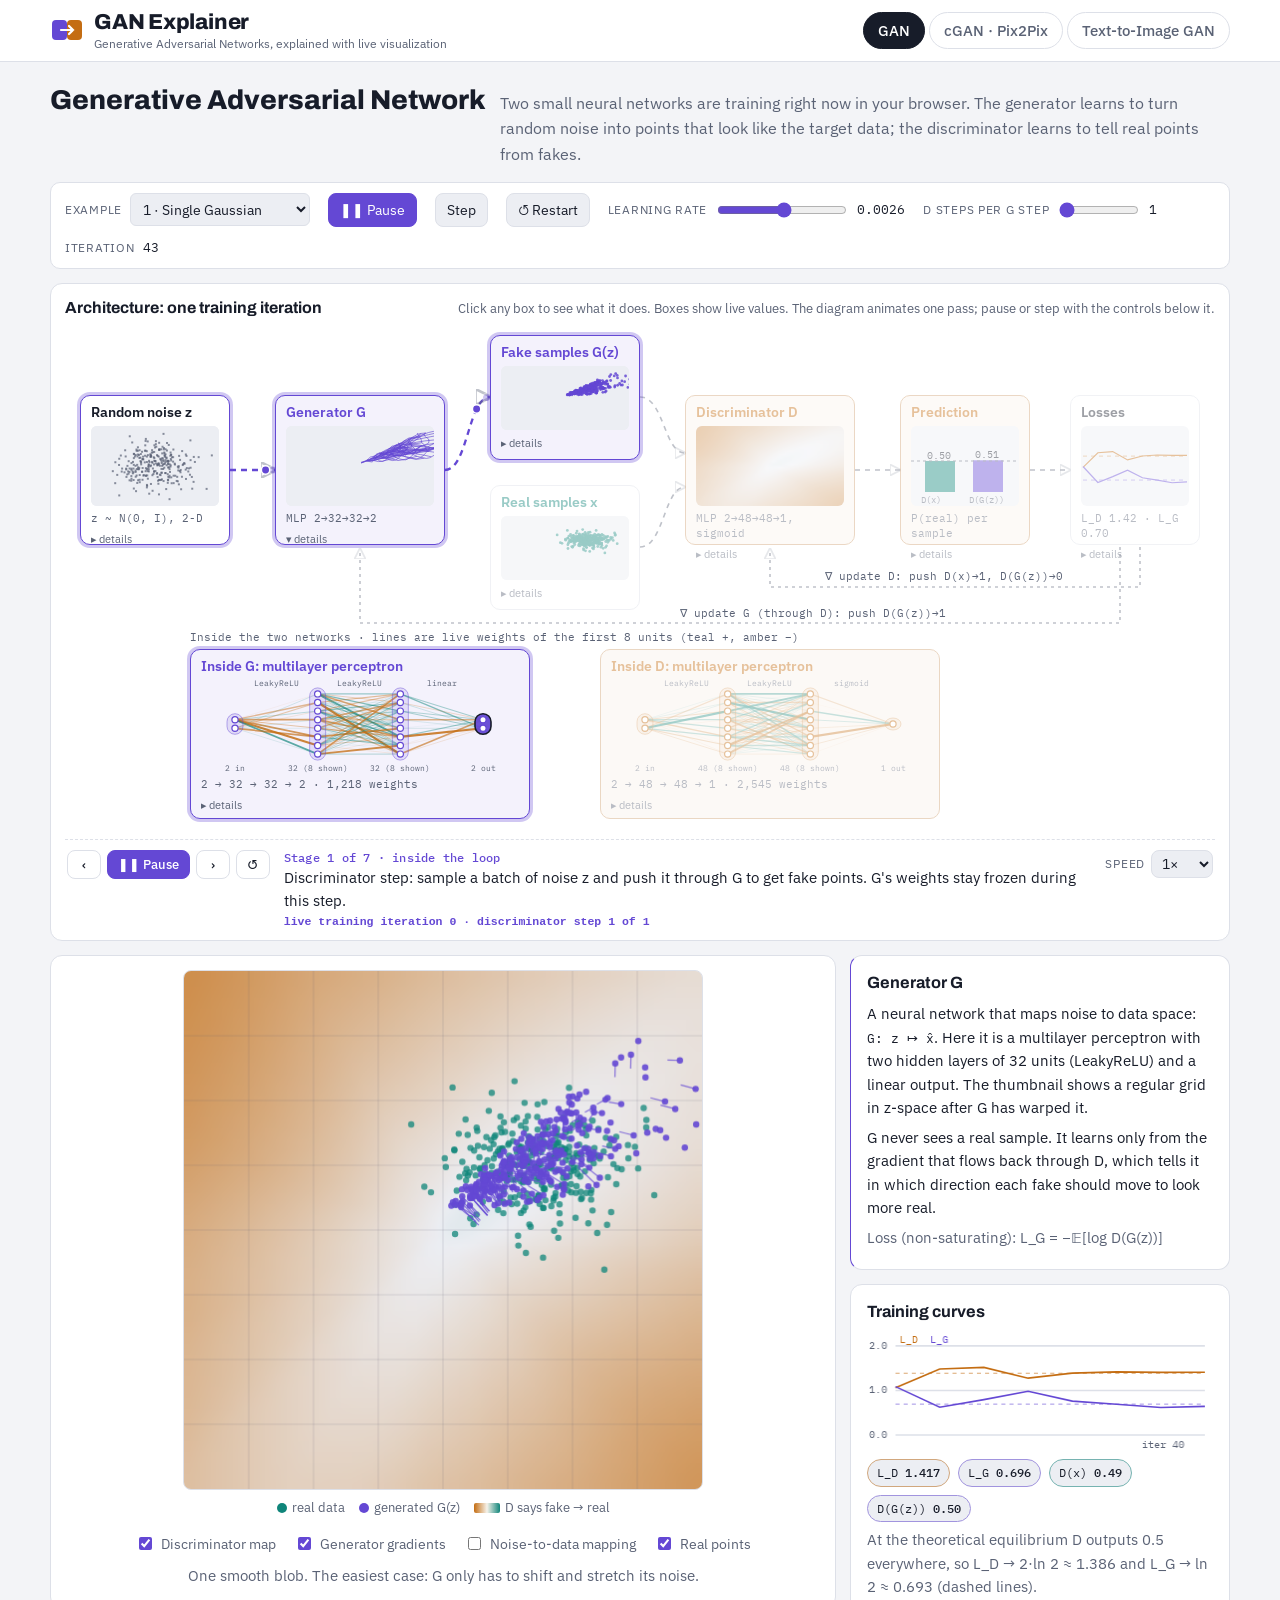
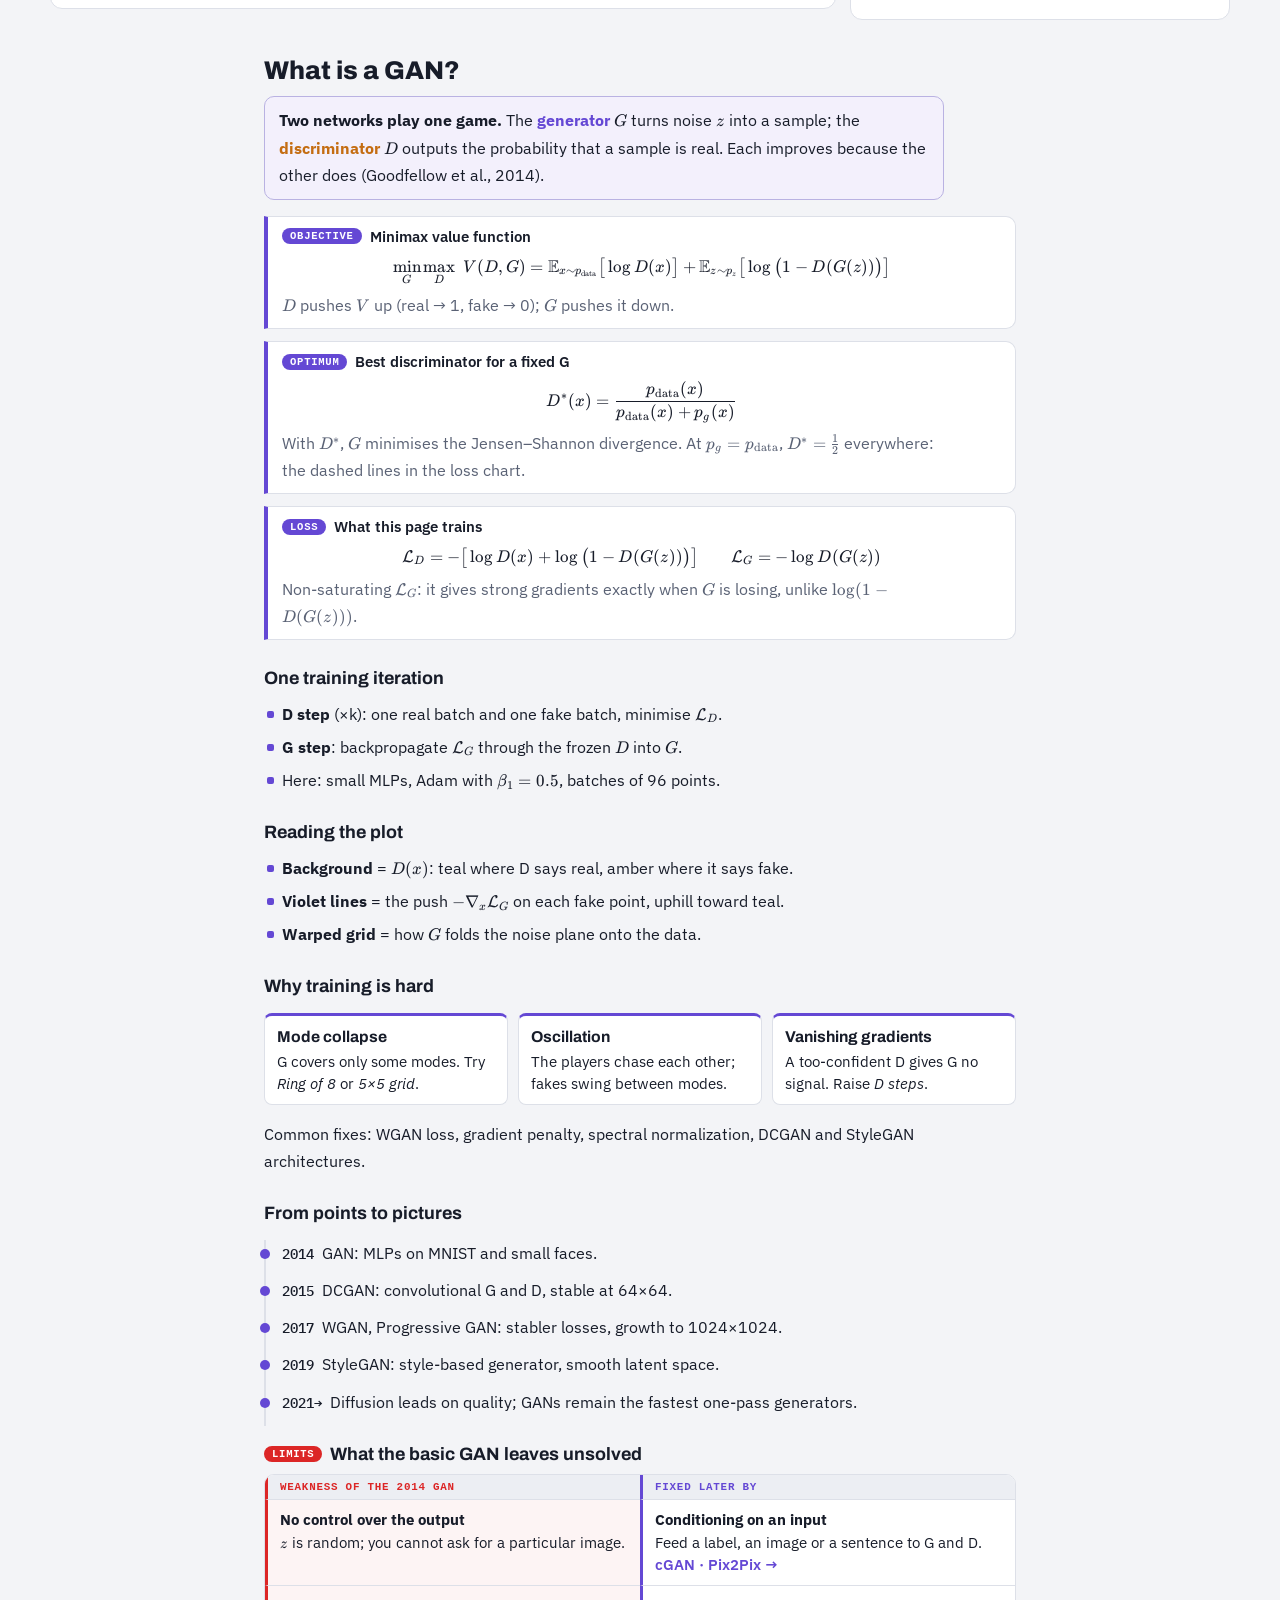
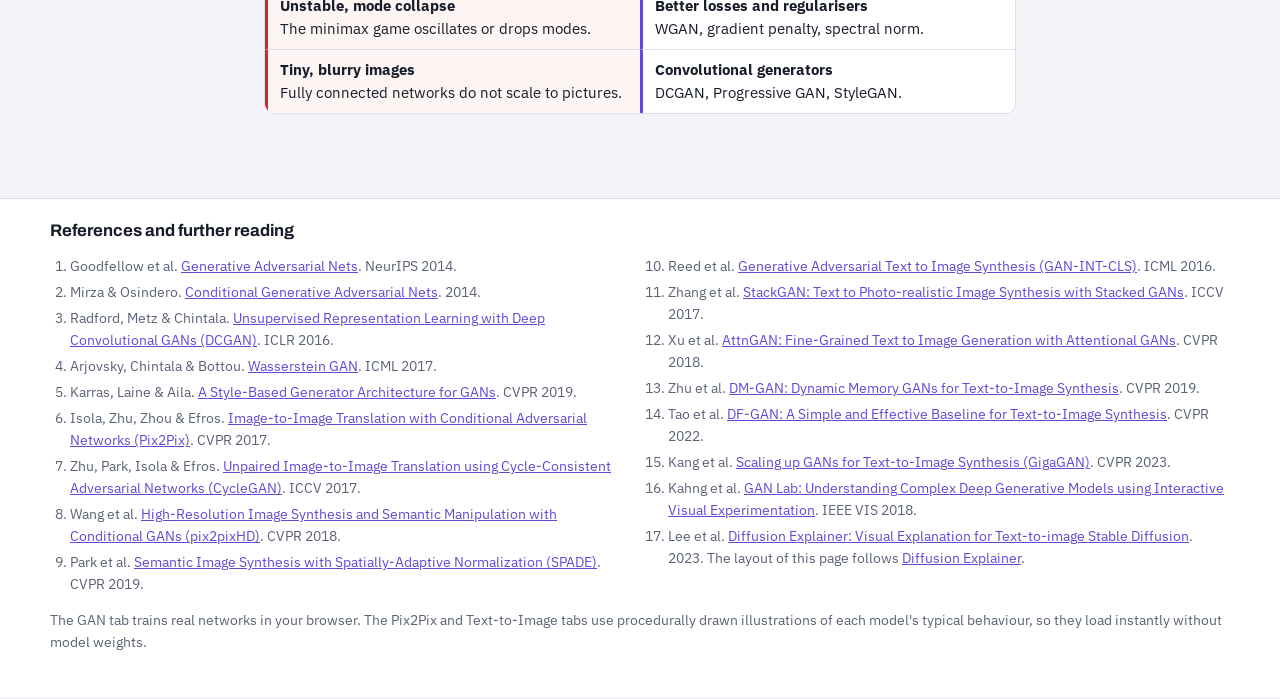
==== commit 25e36b6c: "Add files via upload" ====
--- a/gan.html
+++ b/gan.html
@@ -319,6 +319,13 @@
       <li><b>2019</b>StyleGAN: style-based generator, smooth latent space.</li>
       <li><b>2021→</b>Diffusion leads on quality; GANs remain the fastest one-pass generators.</li>
     </ul>
+    <div class="why-h"><span class="k">Limits</span>What the basic GAN leaves unsolved</div>
+    <div class="pf">
+<div class="hd p">Weakness of the 2014 GAN</div><div class="hd f">Fixed later by</div>
+<div class="p"><b>No control over the output</b>\(z\) is random; you cannot ask for a particular image.</div><div class="f"><b>Conditioning on an input</b>Feed a label, an image or a sentence to G and D. <a class="go" href="#pix2pix">cGAN · Pix2Pix →</a></div>
+<div class="p"><b>Unstable, mode collapse</b>The minimax game oscillates or drops modes.</div><div class="f"><b>Better losses and regularisers</b>WGAN, gradient penalty, spectral norm.</div>
+<div class="p"><b>Tiny, blurry images</b>Fully connected networks do not scale to pictures.</div><div class="f"><b>Convolutional generators</b>DCGAN, Progressive GAN, StyleGAN.</div>
+</div>
   </article>
 </div></section>
 <!-- ===================== PIX2PIX VIEW ===================== -->
@@ -384,6 +391,14 @@
   <article class="explain">
     <h3>From GAN to conditional GAN</h3>
     <p class="tldr"><b>Pix2Pix</b> (Isola et al., CVPR 2017) is a conditional GAN whose condition is a whole image: from aligned pairs \((x,y)\) it learns \(x\to y\). The same recipe handles labels→photo, edges→photo, map↔aerial, day→night and colorization.</p>
+    <div class="why-h"><span class="k">Why</span>Why move beyond the plain GAN?</div>
+    <div class="pf">
+<div class="hd p">Weakness before Pix2Pix</div><div class="hd f">Fix in Pix2Pix</div>
+<div class="p"><b>No control</b>An unconditional GAN draws a random sample from noise.</div><div class="f"><b>Condition on an image</b>D judges pairs \((x,y)\), so the output must match the input.</div>
+<div class="p"><b>Regression alone is blurry</b>L1/L2 losses average all plausible answers.</div><div class="f"><b>L1 + adversarial</b>L1 for layout, the GAN term for sharp texture.</div>
+<div class="p"><b>Detail lost in the bottleneck</b>An encoder-decoder squeezes everything through 1×1.</div><div class="f"><b>U-Net skips</b>Edges and positions bypass the bottleneck.</div>
+<div class="p"><b>One score per image</b>A global D ignores local texture.</div><div class="f"><b>PatchGAN</b>One verdict per 70×70 patch.</div>
+</div>
 
     <div class="keq"><div class="keq-h"><span class="k">Loss</span>Conditional adversarial loss</div>
       \[\mathcal{L}_{cGAN}(G,D)=\mathbb{E}_{x,y}\big[\log D(x,y)\big]+\mathbb{E}_{x,z}\big[\log\big(1-D(x,G(x,z))\big)\big]\]
@@ -413,7 +428,11 @@
     <h4>The ten examples</h4>
     <table><thead><tr><th>#</th><th>Task</th><th>Dataset used in the paper or its project page</th></tr></thead><tbody id="pixTaskTable"></tbody></table>
 
-    <h4>Limitations and successors</h4>
+    <div class="why-h"><span class="k">Limits</span>What Pix2Pix leaves unsolved</div>
+    <ul class="pts">
+      <li><b>Needs an aligned input image</b> → describe the picture in words instead: <a class="go" href="#text2image">Text-to-image GAN →</a></li>
+    </ul>
+    <h4>Other successors</h4>
     <ul class="pts">
       <li><b>Paired data needed</b> → CycleGAN (2017) adds cycle consistency for unpaired data.</li>
       <li><b>Resolution</b> → pix2pixHD (2018), multi-scale G and D up to 2048×1024.</li>
@@ -501,6 +520,8 @@
       \[h_0=F_0\big(z,\,F^{ca}(\bar e)\big),\qquad h_i=F_i\big(h_{i-1},\,F^{attn}_i(e,h_{i-1})\big),\qquad x_i=G_i(h_i)\]
       <p class="keq-n">\(\bar e\): sentence vector, \(e\): word vectors. GAN-INT-CLS has one stage, StackGAN two, AttnGAN three with attention.</p></div>
 
+    <div class="why-h"><span class="k">Why</span>Why text instead of an input image?</div>
+    <p>Pix2Pix needs a full, aligned input image. A caption is far easier to give, but short and abstract: many images fit one sentence.</p>
     <h4>GAN-INT-CLS (Reed et al., ICML 2016)</h4>
     <p>A char-CNN-RNN embedding \(\varphi(t)\) is compressed to 128-d, concatenated with \(z\), and a DCGAN generator draws 64×64.</p>
     <div class="keq"><div class="keq-h"><span class="k">Loss</span>Matching-aware discriminator (GAN-CLS)</div>
@@ -511,13 +532,22 @@
       <p class="keq-n">Blended captions act as extra conditions, so G fills the space between them smoothly. Try the <i>Interpolate</i> slider.</p></div>
 
     <h4>StackGAN (Zhang et al., ICCV 2017)</h4>
-    <p>Sketch, then refine: <b>Stage I</b> draws 64×64 shape and colour; <b>Stage II</b> reads the text again and fixes defects at 256×256.</p>
+    <div class="pf">
+<div class="hd p">Weakness of GAN-INT-CLS</div><div class="hd f">Fix in StackGAN</div>
+<div class="p"><b>Only 64×64, malformed parts</b>Going straight to high resolution was unstable.</div><div class="f"><b>Two stages</b>Sketch at 64², then refine to 256² with the text read again.</div>
+<div class="p"><b>Sparse text conditions</b>Ten captions per image leave gaps between embeddings.</div><div class="f"><b>Conditioning augmentation</b>Sample the condition from a Gaussian.</div>
+</div>
     <div class="keq"><div class="keq-h"><span class="k">Loss</span>Conditioning augmentation</div>
       \[\hat c\sim\mathcal{N}\big(\mu(\varphi_t),\,\Sigma(\varphi_t)\big),\qquad \mathcal{L}_G \mathrel{+}= \lambda\,D_{KL}\big(\mathcal{N}(\mu,\Sigma)\,\Vert\,\mathcal{N}(0,I)\big)\]
       <p class="keq-n">Sampling the condition smooths the text space and adds variety. CUB Inception Score: 2.88 → <b>3.70</b>.</p></div>
 
     <h4>AttnGAN (Xu et al., CVPR 2018)</h4>
-    <p>One sentence vector blurs individual words, so the 128² and 256² stages attend to <b>words</b> per image region. Click a token above the stage strip to see an attention map.</p>
+    <div class="pf">
+<div class="hd p">Weakness of StackGAN</div><div class="hd f">Fix in AttnGAN</div>
+<div class="p"><b>One vector for the whole sentence</b>Individual words such as "red crown" get blurred.</div><div class="f"><b>Word-level attention</b>Each region picks the words that matter there.</div>
+<div class="p"><b>No check that each word appears</b>The adversarial loss only judges the whole image.</div><div class="f"><b>DAMSM loss</b>Rewards word-to-region agreement.</div>
+</div>
+    <p>Click a token above the stage strip to see an attention map.</p>
     <div class="keq"><div class="keq-h"><span class="k">Attention</span>Word-context vector for region \(j\)</div>
       \[c_j=\sum_{i}\beta_{j,i}\,e'_i,\qquad \beta_{j,i}=\frac{\exp\big(h_j^{\top}e'_i\big)}{\sum_{k}\exp\big(h_j^{\top}e'_k\big)},\qquad e'_i=Ue_i\]</div>
     <div class="keq"><div class="keq-h"><span class="k">Loss</span>Generator objective</div>
@@ -528,13 +558,20 @@
     <ul class="timeline">
       <li><b>2019</b>DM-GAN (dynamic word memory), MirrorGAN (re-captions the image).</li>
       <li><b>2022</b>DF-GAN: one generator with deep text-image fusion beats stacked models.</li>
-      <li><b>2023</b>GALIP, StyleGAN-T (CLIP features); <b>GigaGAN</b>: ~1B parameters, 512px in 0.13 s.</li>
+      <li><b>2023</b>GALIP, StyleGAN-T (CLIP features); <strong>GigaGAN</strong>: ~1B parameters, 512px in 0.13 s.</li>
     </ul>
     <div class="cards3">
       <div><b>GAN</b>One forward pass per stage: fast, smooth latent space for editing.</div>
       <div><b>Diffusion</b>Dozens of steps, but stabler training, better coverage and prompt following; the standard since 2021.</div>
     </div>
 
+    <div class="why-h"><span class="k">Limits</span>What AttnGAN leaves unsolved</div>
+    <div class="pf">
+<div class="hd p">Weakness of AttnGAN</div><div class="hd f">Addressed later by</div>
+<div class="p"><b>Complex scenes</b>Quality drops sharply on MS-COCO's multi-object scenes.</div><div class="f"><b>CLIP features, bigger models</b>GALIP, StyleGAN-T, GigaGAN.</div>
+<div class="p"><b>Stacked, multi-loss pipeline</b>Three generators and discriminators to train.</div><div class="f"><b>One generator, deep fusion</b>DF-GAN.</div>
+<div class="p"><b>Diversity and prompt following</b>GAN training covers the data less fully.</div><div class="f"><b>Diffusion models</b>The standard since 2021: see the Diffusion explainer.</div>
+</div>
     <h4>Using the controls</h4>
     <ul class="pts">
       <li><b>Model</b>: 1 stage (GAN-INT-CLS), 2 (StackGAN) or 3 with attention (AttnGAN).</li>
@@ -1424,5 +1461,6 @@
   return{init};
 })();
 ArchGAN.init();
+document.addEventListener('click',e=>{if(e.target.closest('a.go[href^="#"]'))setTimeout(()=>window.scrollTo({top:0,behavior:'smooth'}),0)});
 </script>
 </body></html>
--- a/theme.css
+++ b/theme.css
@@ -137,6 +137,25 @@
 .pts li::before{content:"";position:absolute;left:3px;top:.62em;width:7px;height:7px;border-radius:2px;background:var(--acc)}
 .cards3{display:grid;grid-template-columns:repeat(auto-fit,minmax(180px,1fr));gap:10px;margin:12px 0}
 .cards3>div{background:var(--panel);border:1px solid var(--line);border-top:3px solid var(--acc);border-radius:8px;padding:9px 12px;font-size:.92rem;line-height:1.5}
-.cards3 b{display:block;font-family:var(--font-display);font-size:.98rem;margin-bottom:2px}
+.cards3 b:first-child{display:block;font-family:var(--font-display);font-size:.98rem;margin-bottom:2px}
 .explain .katex,#article .katex{font-size:1.05em}
 .explain p.small,#article p.small{font-size:.9rem;color:var(--muted)}
+
+/* ---------- motivation: weakness of the previous model → fix in the next ---------- */
+:root{--bad:#dc2626}
+@media (prefers-color-scheme:dark){:root:not([data-theme="light"]){--bad:#f87171}}
+:root[data-theme="dark"]{--bad:#f87171}
+.why-h{display:flex;align-items:center;gap:8px;margin:18px 0 4px;font:700 1.12rem var(--font-display)}
+.why-h .k{font:600 .66rem var(--font-mono);text-transform:uppercase;letter-spacing:.07em;padding:2px 8px;border-radius:999px;background:var(--bad);color:#fff}
+.pf{display:grid;grid-template-columns:1fr 1fr;border:1px solid var(--line);border-radius:10px;overflow:hidden;margin:10px 0 14px;background:var(--panel)}
+.pf>div{padding:9px 12px;border-top:1px solid var(--line);font-size:.92rem;line-height:1.5}
+.pf>.p{border-left:3px solid var(--bad);background:color-mix(in srgb,var(--bad) 5%,var(--panel))}
+.pf>.f{border-left:3px solid var(--acc)}
+.pf b{display:block;margin-bottom:1px}
+.pf>.hd{border-top:0;padding:6px 12px;font:600 .68rem var(--font-mono);text-transform:uppercase;letter-spacing:.07em;background:var(--soft)}
+.pf>.hd.p{color:var(--bad)}.pf>.hd.f{color:var(--acc)}
+@media (max-width:640px){.pf{grid-template-columns:1fr}.pf>.hd.f{display:none}}
+.go{font-weight:600;color:var(--acc);text-decoration:none;white-space:nowrap;cursor:pointer}
+.go:hover{text-decoration:underline}
+.pathfig{display:block;width:100%;max-width:560px;height:auto;margin:6px auto 2px}
+.pathfig text{font:10.5px var(--font-mono);fill:var(--muted)}
